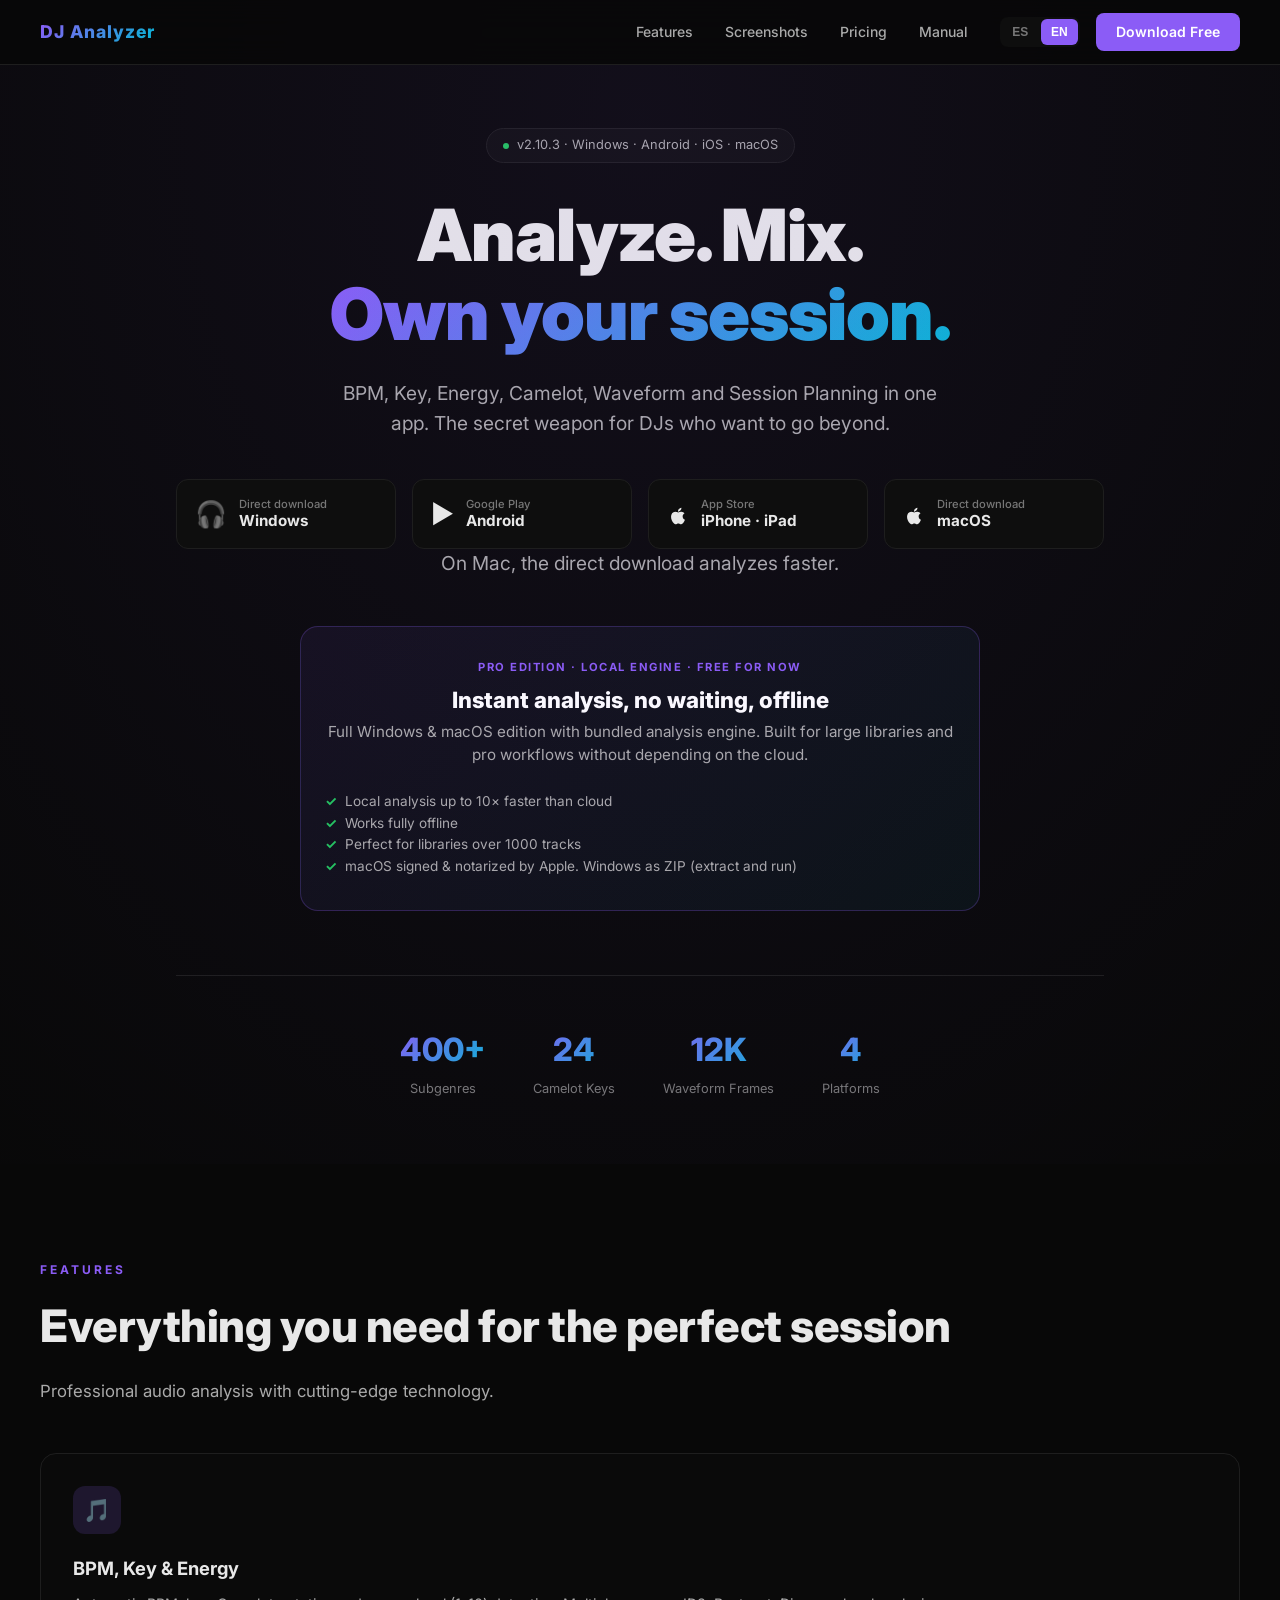
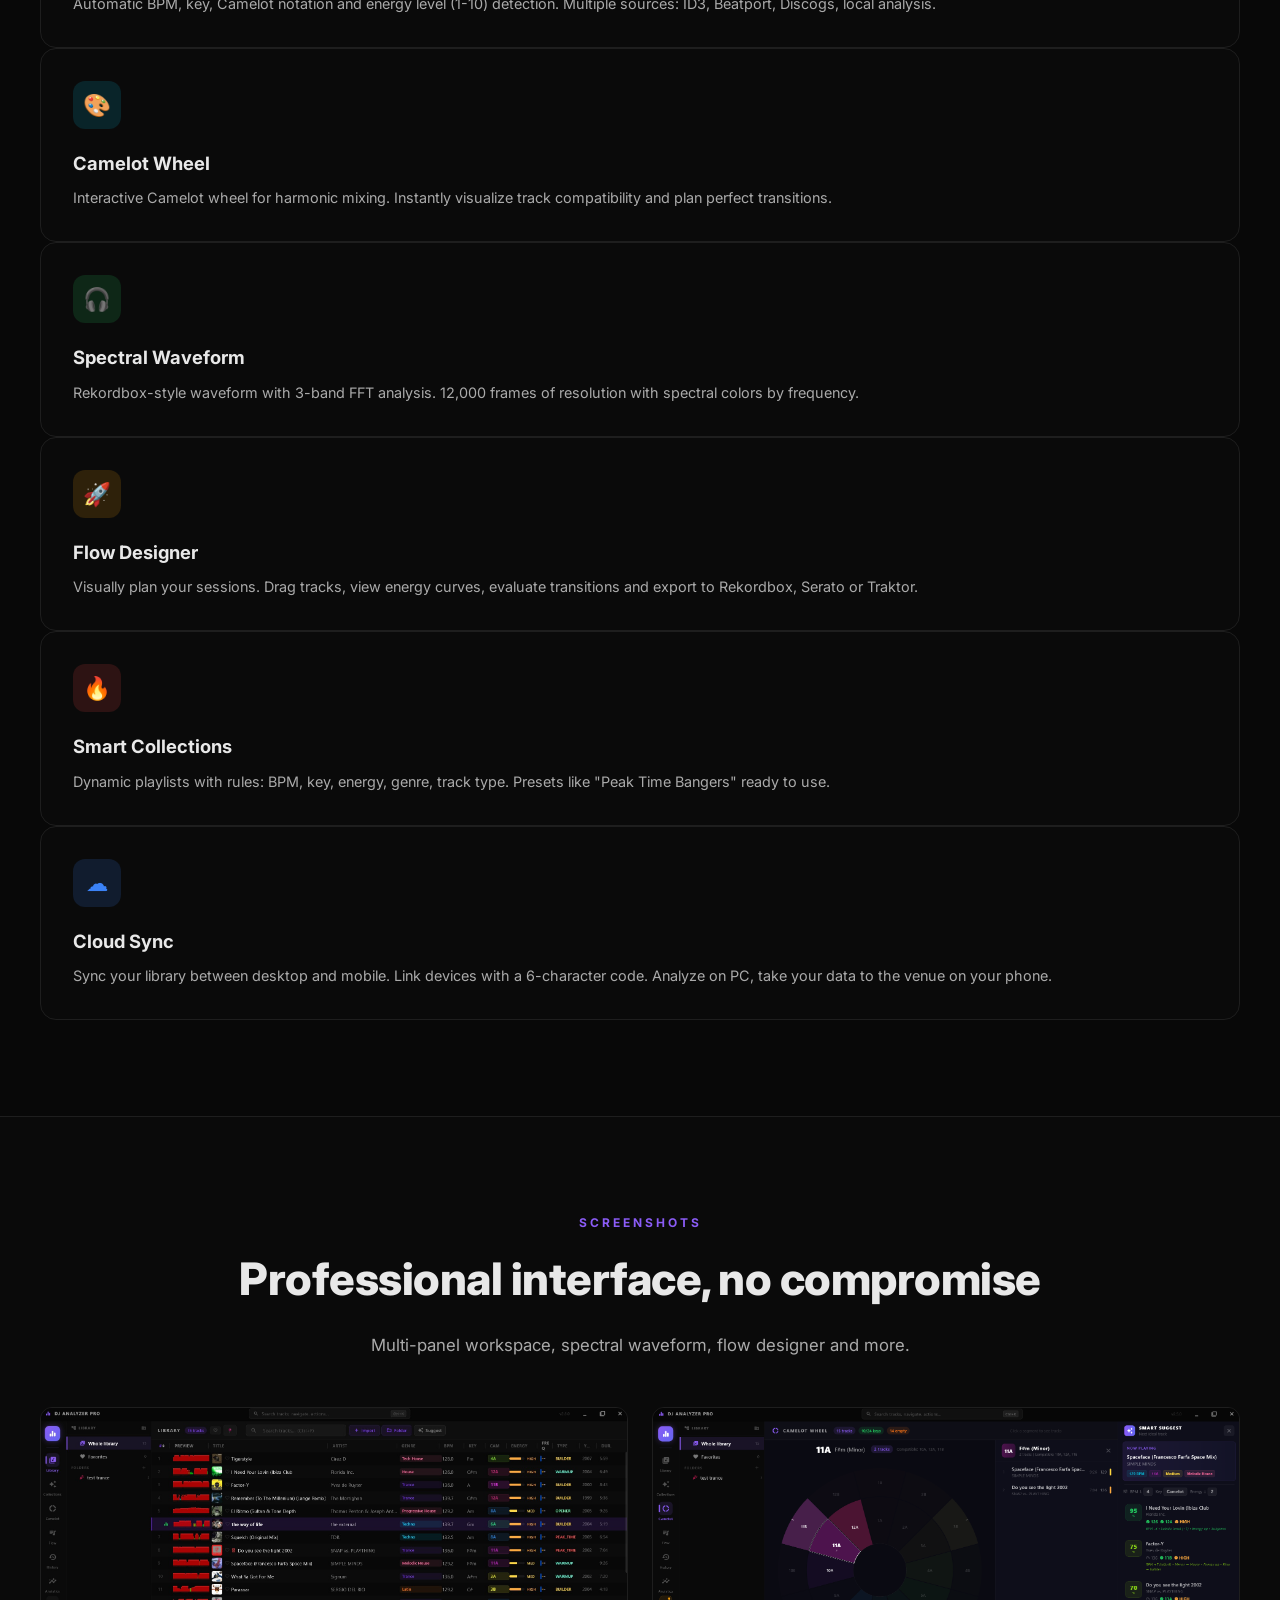
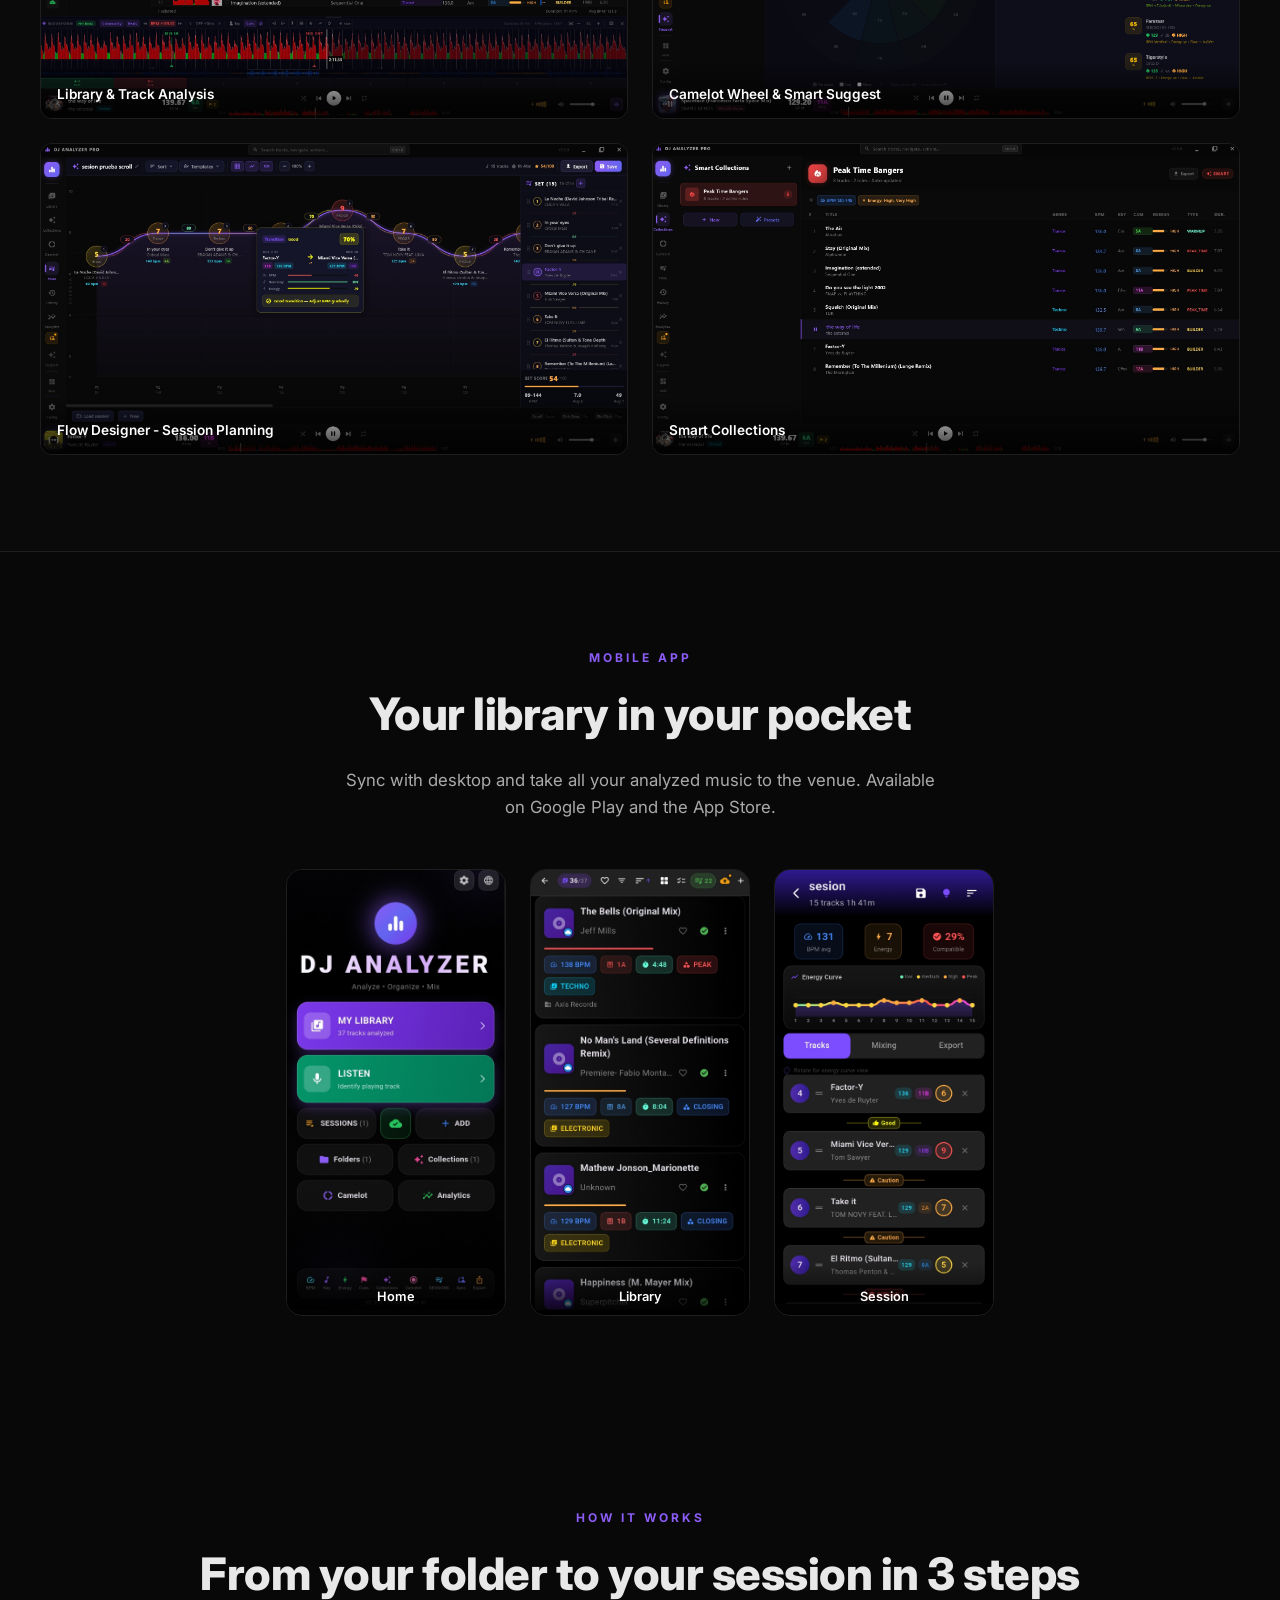
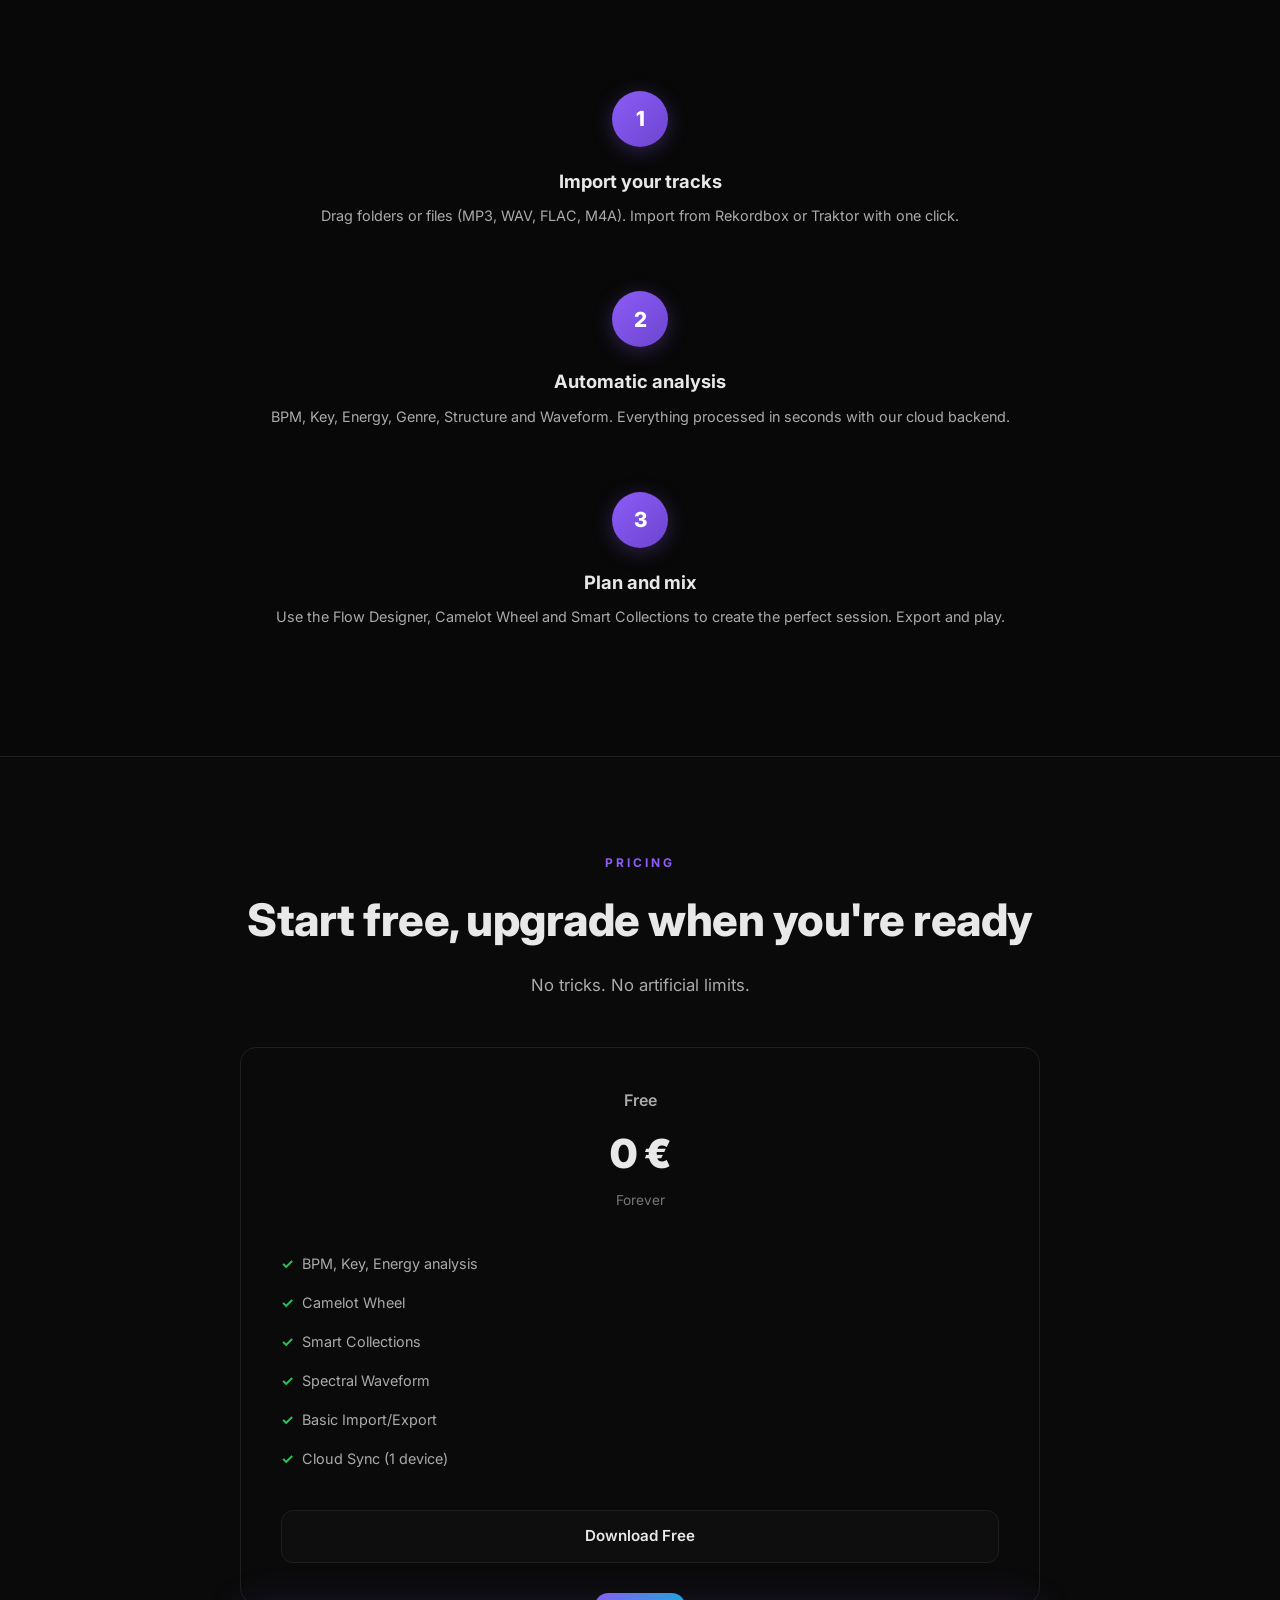
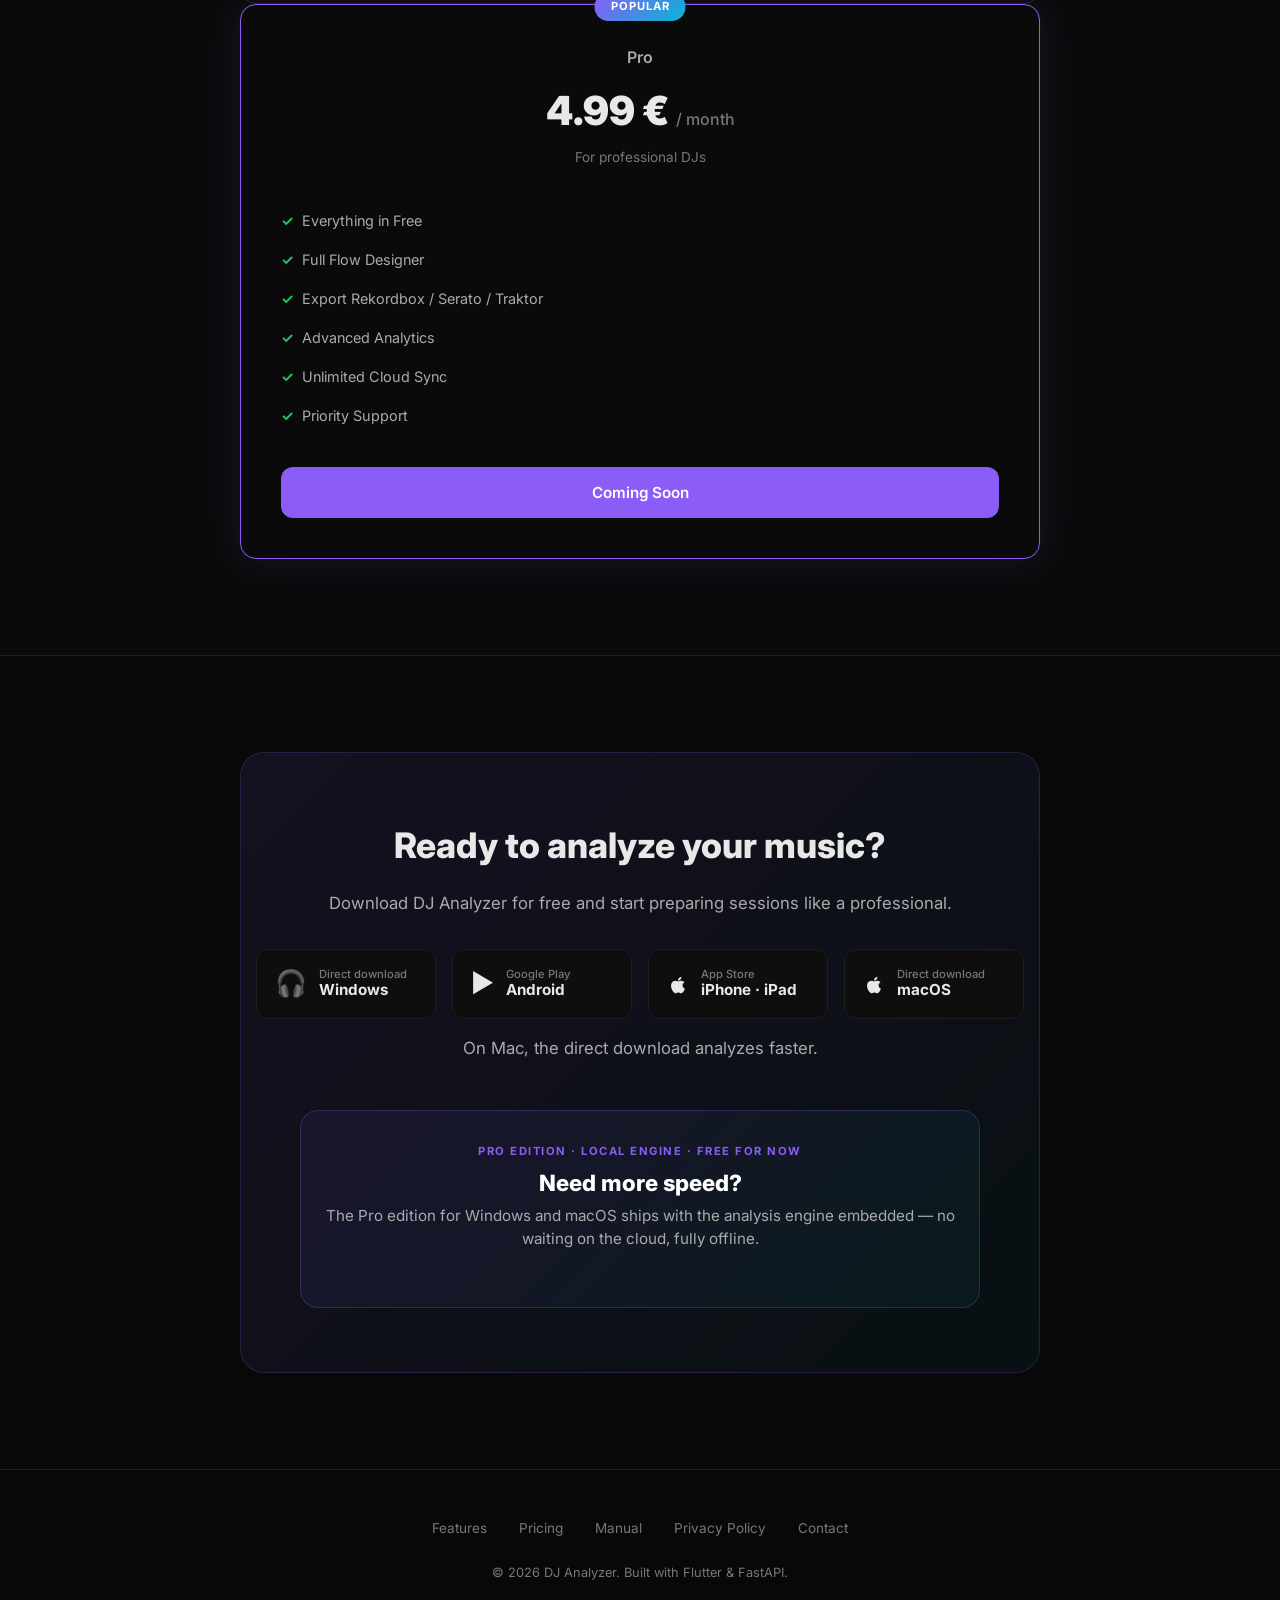
==== index.html @ 1b53a99b "Web a la 2.10.3: hero, JSON-LD y el manual Se fusiona AL FINAL, cuando los binarios de la 2.10.3 est" ====
<!DOCTYPE html>
<html lang="es">
<head>
<meta charset="UTF-8">
<meta name="viewport" content="width=device-width, initial-scale=1.0">
<meta name="theme-color" content="#080808">
<title>DJ Analyzer - Professional DJ Music Analysis</title>
<meta name="description" content="Analiza tu música como un pro: BPM, Key, Energy, Camelot Wheel, Flow Designer y Smart Collections. Disponible en Windows, macOS, iOS y Android. Edición Pro con motor de análisis local para Windows y macOS.">
<link rel="canonical" href="https://www.djanalyzerpro.com/">
<link rel="alternate" hreflang="es" href="https://www.djanalyzerpro.com/">
<link rel="alternate" hreflang="en" href="https://www.djanalyzerpro.com/?lang=en">
<link rel="alternate" hreflang="x-default" href="https://www.djanalyzerpro.com/">
<link rel="icon" type="image/png" href="favicon.png">

<!-- Open Graph / Twitter -->
<meta property="og:title" content="DJ Analyzer - Professional DJ Music Analysis">
<meta property="og:description" content="BPM, Key, Energy, Camelot Wheel, Flow Designer y Smart Collections. La app definitiva para DJs.">
<meta property="og:type" content="website">
<meta property="og:url" content="https://www.djanalyzerpro.com/">
<meta property="og:image" content="https://www.djanalyzerpro.com/img/library.jpg">
<meta property="og:image:width" content="1200">
<meta property="og:image:height" content="630">
<meta property="og:locale" content="es_ES">
<meta property="og:locale:alternate" content="en_US">
<meta name="twitter:card" content="summary_large_image">
<meta name="twitter:title" content="DJ Analyzer">
<meta name="twitter:description" content="Professional DJ music analysis - BPM, Key, Energy & Session Planning">
<meta name="twitter:image" content="https://www.djanalyzerpro.com/img/library.jpg">

<!-- Schema.org -->
<script type="application/ld+json">
{
  "@context": "https://schema.org",
  "@type": "SoftwareApplication",
  "name": "DJ Analyzer",
  "operatingSystem": "Windows, Android, iOS, macOS",
  "applicationCategory": "MultimediaApplication",
  "softwareVersion": "2.10.3",
  "offers": {
    "@type": "Offer",
    "price": "0",
    "priceCurrency": "EUR"
  },
  "url": "https://www.djanalyzerpro.com/",
  "description": "Professional DJ music analysis app: BPM, Key, Energy, Camelot Wheel, Flow Designer, Smart Collections.",
  "publisher": {
    "@type": "Organization",
    "name": "DJ Analyzer",
    "email": "djanalyzerpro@gmail.com"
  }
}
</script>

<link rel="preconnect" href="https://fonts.googleapis.com">
<link href="https://fonts.googleapis.com/css2?family=Inter:wght@300;400;500;600;700;800;900&display=swap" rel="stylesheet">
<style>
*,*::before,*::after{box-sizing:border-box;margin:0;padding:0}
:root{
  --bg:#080808;--bg2:#0A0A0A;--bg3:#0E0E0E;--bg4:#141414;
  --purple:#8B5CF6;--purple-dim:#6D45D0;--purple-light:#A78BFA;
  --cyan:#06B6D4;--green:#22C55E;--amber:#F59E0B;--red:#EF4444;
  --text:#E8E8E8;--text2:#AAAAAA;--text3:#777777;
  --border:#1E1E1E;
}
html{scroll-behavior:smooth}
body{font-family:'Inter',system-ui,sans-serif;background:var(--bg);color:var(--text);line-height:1.6;overflow-x:hidden}
a{color:var(--purple-light);text-decoration:none}
a:hover{color:var(--purple)}

/* LANG TOGGLE */
.lang-toggle{display:flex;gap:2px;background:var(--bg3);border-radius:8px;padding:2px;margin-left:1rem}
.lang-btn{padding:.35rem .65rem;border-radius:6px;font-size:.75rem;font-weight:600;cursor:pointer;border:none;background:transparent;color:var(--text3);transition:all .2s}
.lang-btn.active{background:var(--purple);color:#fff}
[data-lang="en"]{display:none !important}
body.en [data-lang="en"]{display:revert !important}
body.en [data-lang="es"]{display:none !important}

/* NAV */
nav{position:fixed;top:0;width:100%;background:rgba(8,8,8,.85);backdrop-filter:blur(20px);border-bottom:1px solid var(--border);z-index:100;padding:0 2rem}
.nav-inner{max-width:1200px;margin:0 auto;display:flex;align-items:center;justify-content:space-between;height:64px}
.nav-logo{font-size:1.1rem;font-weight:800;letter-spacing:1px}
.nav-logo span{background:linear-gradient(135deg,var(--purple),var(--cyan));-webkit-background-clip:text;-webkit-text-fill-color:transparent}
.nav-right{display:flex;align-items:center;gap:1rem}
.nav-links{display:flex;gap:2rem;list-style:none}
.nav-links a{color:var(--text2);font-size:.875rem;font-weight:500;transition:color .2s}
.nav-links a:hover{color:var(--text)}
.nav-cta{background:var(--purple);color:#fff;padding:.5rem 1.25rem;border-radius:8px;font-size:.875rem;font-weight:600;transition:all .2s}
.nav-cta:hover{background:var(--purple-light);color:#fff;transform:translateY(-1px)}

/* HERO */
.hero{min-height:100vh;display:flex;align-items:center;justify-content:center;text-align:center;padding:8rem 2rem 4rem;position:relative;overflow:hidden}
.hero::before{content:'';position:absolute;top:-50%;left:-50%;width:200%;height:200%;background:radial-gradient(ellipse at 50% 30%,rgba(139,92,246,.08) 0%,transparent 60%);pointer-events:none}
.hero-badge{display:inline-flex;align-items:center;gap:.5rem;background:var(--bg3);border:1px solid var(--border);border-radius:100px;padding:.4rem 1rem;font-size:.8rem;color:var(--text2);margin-bottom:2rem}
.hero-badge .dot{width:6px;height:6px;background:var(--green);border-radius:50%;animation:pulse 2s infinite}
@keyframes pulse{0%,100%{opacity:1}50%{opacity:.4}}
.hero h1{font-size:clamp(2.5rem,6vw,4.5rem);font-weight:900;line-height:1.1;margin-bottom:1.5rem;letter-spacing:-1px}
.hero h1 .gradient{background:linear-gradient(135deg,var(--purple),var(--cyan));-webkit-background-clip:text;-webkit-text-fill-color:transparent}
.hero p{font-size:1.2rem;color:var(--text2);max-width:600px;margin:0 auto 2.5rem}
.hero-buttons{display:flex;gap:1rem;justify-content:center;flex-wrap:wrap}
.btn{padding:.85rem 2rem;border-radius:12px;font-size:1rem;font-weight:600;border:none;cursor:pointer;transition:all .25s;display:inline-flex;align-items:center;gap:.5rem}
.btn-primary{background:linear-gradient(135deg,var(--purple),var(--purple-dim));color:#fff;box-shadow:0 4px 24px rgba(139,92,246,.3)}
.btn-primary:hover{transform:translateY(-2px);box-shadow:0 8px 32px rgba(139,92,246,.4);color:#fff}
.btn-secondary{background:var(--bg3);color:var(--text);border:1px solid var(--border)}
.btn-secondary:hover{border-color:var(--purple);background:var(--bg4);color:#fff;transform:translateY(-2px)}

/* STORE BADGES */
.store-grid{display:grid;grid-template-columns:repeat(2,minmax(200px,240px));gap:1rem;justify-content:center;margin-top:2rem}
@media(min-width:900px){.store-grid{grid-template-columns:repeat(4,minmax(180px,220px))}}
.store-btn{display:flex;align-items:center;gap:.75rem;padding:.85rem 1.1rem;border-radius:12px;background:var(--bg3);border:1px solid var(--border);color:var(--text);text-align:left;transition:all .25s;position:relative}
.store-btn:hover{border-color:var(--purple);background:var(--bg4);transform:translateY(-2px);box-shadow:0 8px 24px rgba(139,92,246,.15);color:#fff}
.store-btn .store-icon{font-size:1.6rem;flex-shrink:0}
.store-btn .store-text{display:flex;flex-direction:column;line-height:1.2}
.store-btn .store-line1{font-size:.7rem;color:var(--text3);font-weight:500}
.store-btn .store-line2{font-size:.95rem;font-weight:700}
.store-btn.disabled{opacity:.55;cursor:not-allowed;pointer-events:none}
.store-note{max-width:620px;margin:1.1rem auto 0;font-size:.82rem;line-height:1.5;color:var(--text2);text-align:center}
.store-note a{color:var(--text2);text-decoration:underline;text-underline-offset:2px}
.store-note strong{color:var(--text)}
.store-btn.disabled .badge-soon{position:absolute;top:-8px;right:8px;background:var(--amber);color:#000;font-size:.6rem;font-weight:700;padding:.15rem .5rem;border-radius:100px;letter-spacing:.5px}
/* --- PRO EDITION (motor local Win/Mac DMG) --- */
.pro-section{margin-top:3rem;padding:2rem 1.5rem;border-radius:18px;background:linear-gradient(135deg,rgba(139,92,246,.08),rgba(34,211,238,.05));border:1px solid rgba(139,92,246,.25);max-width:680px;margin-left:auto;margin-right:auto}
.pro-section .pro-label{display:inline-flex;align-items:center;gap:.4rem;font-size:.7rem;font-weight:700;color:var(--purple);letter-spacing:1.5px;text-transform:uppercase;margin-bottom:.6rem}
.pro-section .pro-label::before{content:"";width:5px;height:5px;background:var(--purple);border-radius:50%}
.pro-section .pro-title{font-size:1.4rem;font-weight:800;color:#fff;margin-bottom:.5rem;line-height:1.2}
.pro-section .pro-sub{color:var(--text2);font-size:.95rem;margin-bottom:1.5rem;line-height:1.5}
.pro-section .pro-grid{display:grid;grid-template-columns:1fr;gap:.75rem}
@media(min-width:600px){.pro-section .pro-grid{grid-template-columns:1fr 1fr}}
.pro-section .pro-features{margin-top:1.25rem;display:flex;flex-direction:column;gap:.45rem}
.pro-section .pro-feat{font-size:.85rem;color:var(--text2);display:flex;align-items:center;gap:.5rem}
.pro-section .pro-feat::before{content:"\2713";color:var(--green);font-weight:700}
.hero-stats{display:flex;gap:3rem;justify-content:center;margin-top:4rem;padding-top:3rem;border-top:1px solid var(--border)}
.hero-stat{text-align:center}
.hero-stat .num{font-size:2rem;font-weight:800;background:linear-gradient(135deg,var(--purple),var(--cyan));-webkit-background-clip:text;-webkit-text-fill-color:transparent}
.hero-stat .label{font-size:.8rem;color:var(--text3);margin-top:.25rem}

/* SECTIONS */
section{padding:6rem 2rem}
.container{max-width:1200px;margin:0 auto}
.section-label{font-size:.75rem;font-weight:700;text-transform:uppercase;letter-spacing:3px;color:var(--purple);margin-bottom:.75rem}
.section-title{font-size:clamp(1.8rem,4vw,2.8rem);font-weight:800;margin-bottom:1rem;letter-spacing:-.5px}
.section-desc{color:var(--text2);font-size:1.05rem;max-width:600px}

/* FEATURES */
.features-grid{display:grid;grid-template-columns:repeat(auto-fit,minmax(340px,1fr));gap:1.5rem;margin-top:3rem}
.feature-card{background:var(--bg2);border:1px solid var(--border);border-radius:16px;padding:2rem;transition:all .3s;position:relative;overflow:hidden}
.feature-card:hover{border-color:var(--purple);transform:translateY(-4px);box-shadow:0 12px 40px rgba(139,92,246,.1)}
.feature-card::after{content:'';position:absolute;top:0;left:0;right:0;height:2px;background:linear-gradient(90deg,var(--purple),var(--cyan));opacity:0;transition:opacity .3s}
.feature-card:hover::after{opacity:1}
.feature-icon{width:48px;height:48px;border-radius:12px;display:flex;align-items:center;justify-content:center;font-size:1.4rem;margin-bottom:1.25rem}
.feature-card h3{font-size:1.15rem;font-weight:700;margin-bottom:.5rem}
.feature-card p{color:var(--text2);font-size:.9rem;line-height:1.6}
.fi-purple{background:rgba(139,92,246,.15);color:var(--purple)}
.fi-cyan{background:rgba(6,182,212,.15);color:var(--cyan)}
.fi-green{background:rgba(34,197,94,.15);color:var(--green)}
.fi-amber{background:rgba(245,158,11,.15);color:var(--amber)}
.fi-red{background:rgba(239,68,68,.15);color:var(--red)}
.fi-blue{background:rgba(59,130,246,.15);color:#3B82F6}

/* SCREENSHOTS */
.screenshots-section{background:var(--bg2);border-top:1px solid var(--border);border-bottom:1px solid var(--border)}
.screenshots-grid{display:grid;grid-template-columns:repeat(2,1fr);gap:1.5rem;margin-top:3rem}
.screenshot-item{border-radius:12px;overflow:hidden;border:1px solid var(--border);transition:all .3s;position:relative}
.screenshot-item:hover{border-color:var(--purple);transform:scale(1.02);box-shadow:0 12px 40px rgba(139,92,246,.15)}
.screenshot-item img{width:100%;height:auto;display:block}
.screenshot-label{position:absolute;bottom:0;left:0;right:0;background:linear-gradient(transparent,rgba(0,0,0,.85));padding:1.5rem 1rem .75rem;font-size:.85rem;font-weight:600;color:#fff}

/* MOBILE SHOWCASE */
.mobile-grid{display:flex;gap:1.5rem;margin-top:3rem;justify-content:center;flex-wrap:wrap}
.mobile-item{width:220px;border-radius:16px;overflow:hidden;border:1px solid var(--border);transition:all .3s;position:relative}
.mobile-item:hover{border-color:var(--purple);transform:scale(1.03);box-shadow:0 12px 40px rgba(139,92,246,.15)}
.mobile-item img{width:100%;height:auto;display:block}
.mobile-label{position:absolute;bottom:0;left:0;right:0;background:linear-gradient(transparent,rgba(0,0,0,.85));padding:1.5rem .75rem .5rem;font-size:.8rem;font-weight:600;color:#fff;text-align:center}

/* HOW IT WORKS */
.steps{display:grid;grid-template-columns:repeat(auto-fit,minmax(280px,1fr));gap:2rem;margin-top:3rem}
.step{text-align:center;padding:2rem}
.step-num{width:56px;height:56px;border-radius:50%;background:linear-gradient(135deg,var(--purple),var(--purple-dim));color:#fff;font-size:1.3rem;font-weight:800;display:flex;align-items:center;justify-content:center;margin:0 auto 1.25rem;box-shadow:0 4px 20px rgba(139,92,246,.3)}
.step h3{font-size:1.15rem;font-weight:700;margin-bottom:.5rem}
.step p{color:var(--text2);font-size:.9rem}

/* PRICING */
.pricing-grid{display:grid;grid-template-columns:repeat(auto-fit,minmax(300px,1fr));gap:2rem;margin-top:3rem;max-width:800px;margin-left:auto;margin-right:auto}
.price-card{background:var(--bg2);border:1px solid var(--border);border-radius:16px;padding:2.5rem;position:relative}
.price-card.featured{border-color:var(--purple);box-shadow:0 0 40px rgba(139,92,246,.15)}
.price-card.featured::before{content:'POPULAR';position:absolute;top:-12px;left:50%;transform:translateX(-50%);background:linear-gradient(135deg,var(--purple),var(--cyan));color:#fff;font-size:.7rem;font-weight:700;padding:.3rem 1rem;border-radius:100px;letter-spacing:1px}
.price-name{font-size:1rem;font-weight:600;color:var(--text2);margin-bottom:.5rem}
.price-amount{font-size:2.5rem;font-weight:900;margin-bottom:.25rem}
.price-amount span{font-size:1rem;font-weight:500;color:var(--text3)}
.price-desc{color:var(--text3);font-size:.85rem;margin-bottom:2rem}
.price-features{list-style:none;margin-bottom:2rem}
.price-features li{padding:.5rem 0;font-size:.9rem;color:var(--text2);display:flex;align-items:center;gap:.5rem}
.check{color:var(--green);font-weight:700}
.price-btn{display:block;width:100%;padding:.85rem;border-radius:12px;font-size:.95rem;font-weight:600;border:none;cursor:pointer;text-align:center;transition:all .25s}
.price-btn-primary{background:var(--purple);color:#fff}
.price-btn-primary:hover{background:var(--purple-light);color:#fff}
.price-btn-secondary{background:var(--bg3);color:var(--text);border:1px solid var(--border)}
.price-btn-secondary:hover{border-color:var(--purple);color:#fff}

/* CTA */
.cta-section{text-align:center}
.cta-box{background:linear-gradient(135deg,rgba(139,92,246,.1),rgba(6,182,212,.05));border:1px solid rgba(139,92,246,.2);border-radius:24px;padding:4rem 2rem;max-width:800px;margin:0 auto}
.cta-box h2{font-size:clamp(1.5rem,3vw,2.2rem);font-weight:800;margin-bottom:1rem}
.cta-box p{color:var(--text2);margin-bottom:2rem;font-size:1.05rem}

/* FOOTER */
footer{border-top:1px solid var(--border);padding:3rem 2rem;text-align:center}
.footer-inner{max-width:1200px;margin:0 auto}
.footer-links{display:flex;gap:2rem;justify-content:center;margin-bottom:1.5rem;flex-wrap:wrap}
.footer-links a{color:var(--text3);font-size:.85rem;transition:color .2s}
.footer-links a:hover{color:var(--text)}
.footer-copy{color:var(--text3);font-size:.8rem}

/* RESPONSIVE */
@media(max-width:768px){
  .nav-links{display:none}
  .hero-stats{flex-direction:column;gap:1.5rem}
  .features-grid{grid-template-columns:1fr}
  .screenshots-grid{grid-template-columns:1fr}
  .hero h1{font-size:2.2rem}
  section{padding:4rem 1.25rem}
}
</style>
</head>
<body>

<!-- NAV -->
<nav>
  <div class="nav-inner">
    <div class="nav-logo"><span>DJ Analyzer</span></div>
    <div class="nav-right">
      <ul class="nav-links">
        <li><a href="#features" data-lang="es">Funciones</a><a href="#features" data-lang="en">Features</a></li>
        <li><a href="#screenshots" data-lang="es">Capturas</a><a href="#screenshots" data-lang="en">Screenshots</a></li>
        <li><a href="#pricing" data-lang="es">Precios</a><a href="#pricing" data-lang="en">Pricing</a></li>
        <li><a href="manual.html">Manual</a></li>
      </ul>
      <div class="lang-toggle" role="group" aria-label="Idioma / Language">
        <button class="lang-btn active" onclick="setLang('es')" aria-label="Español" lang="es">ES</button>
        <button class="lang-btn" onclick="setLang('en')" aria-label="English" lang="en">EN</button>
      </div>
      <a href="#download" class="nav-cta" data-lang="es">Descargar Gratis</a>
      <a href="#download" class="nav-cta" data-lang="en">Download Free</a>
    </div>
  </div>
</nav>

<!-- HERO -->
<section class="hero" id="home">
  <div class="container">
    <div class="hero-badge"><span class="dot"></span> v2.10.3 · Windows · Android · iOS · macOS</div>

    <h1 data-lang="es">Analiza. Mezcla.<br><span class="gradient">Domina tu sesión.</span></h1>
    <h1 data-lang="en">Analyze. Mix.<br><span class="gradient">Own your session.</span></h1>

    <p data-lang="es">BPM, Key, Energy, Camelot, Waveform y Session Planning en una sola app. El arma secreta de los DJs que quieren ir un paso más allá.</p>
    <p data-lang="en">BPM, Key, Energy, Camelot, Waveform and Session Planning in one app. The secret weapon for DJs who want to go beyond.</p>

    <div class="store-grid">
      <a href="DJAnalyzerPro-Setup.zip" class="store-btn" data-store="windows">
        <span class="store-icon">&#127911;</span>
        <span class="store-text">
          <span class="store-line1" data-lang="es">Descarga directa</span><span class="store-line1" data-lang="en">Direct download</span>
          <span class="store-line2">Windows</span>
        </span>
      </a>
      <a href="https://play.google.com/store/apps/details?id=com.djanalyzerpro.app" class="store-btn" data-store="play" target="_blank" rel="noopener">
        <span class="store-icon">&#9654;</span>
        <span class="store-text">
          <span class="store-line1">Google Play</span>
          <span class="store-line2">Android</span>
        </span>
      </a>
      <a href="https://apps.apple.com/app/id6763842357" class="store-btn" data-store="appstore_ios" target="_blank" rel="noopener">
        <span class="store-icon"><svg xmlns="http://www.w3.org/2000/svg" viewBox="0 0 24 24" width="22" height="22" fill="currentColor" style="vertical-align:middle"><path d="M17.05 20.28c-.98.95-2.05.8-3.08.35-1.09-.46-2.09-.48-3.24 0-1.44.62-2.2.44-3.06-.35C2.79 15.25 3.51 7.59 9.05 7.31c1.35.07 2.29.74 3.08.8 1.18-.24 2.31-.93 3.57-.84 1.51.12 2.65.72 3.4 1.8-3.12 1.87-2.38 5.98.48 7.13-.57 1.5-1.31 2.99-2.54 4.08zM12 7.25c-.15-2.23 1.66-4.07 3.74-4.25.29 2.58-2.34 4.5-3.74 4.25z"/></svg></span>
        <span class="store-text">
          <span class="store-line1">App Store</span>
          <span class="store-line2">iPhone · iPad</span>
        </span>
      </a>
      <a href="DJAnalyzerPro.dmg" class="store-btn" data-store="dmg">
        <span class="store-icon"><svg xmlns="http://www.w3.org/2000/svg" viewBox="0 0 24 24" width="22" height="22" fill="currentColor" style="vertical-align:middle"><path d="M17.05 20.28c-.98.95-2.05.8-3.08.35-1.09-.46-2.09-.48-3.24 0-1.44.62-2.2.44-3.06-.35C2.79 15.25 3.51 7.59 9.05 7.31c1.35.07 2.29.74 3.08.8 1.18-.24 2.31-.93 3.57-.84 1.51.12 2.65.72 3.4 1.8-3.12 1.87-2.38 5.98.48 7.13-.57 1.5-1.31 2.99-2.54 4.08zM12 7.25c-.15-2.23 1.66-4.07 3.74-4.25.29 2.58-2.34 4.5-3.74 4.25z"/></svg></span>
        <span class="store-text">
          <span class="store-line1" data-lang="es">Descarga directa</span><span class="store-line1" data-lang="en">Direct download</span>
          <span class="store-line2">macOS</span>
        </span>
      </a>
    </div>
    <!-- UNA linea, y solo el porque. Aqui habia cuatro renglones sobre el
         sandbox de Apple y la huella de sonido, en el hero, antes de que el
         usuario supiera que hace la app. Lo unico accionable es que en Mac hay
         dos sitios de donde bajarla y uno analiza mas rapido. -->
    <p class="store-note">
      <span data-lang="es">En Mac, la descarga directa analiza más rápido.</span>
      <span data-lang="en">On Mac, the direct download analyzes faster.</span>
    </p>

    <!-- PRO EDITION: motor local para Windows + macOS DMG -->
    <div class="pro-section">
      <div class="pro-label" data-lang="es">Pro Edition · Motor local · Gratis por ahora</div>
      <div class="pro-label" data-lang="en">Pro Edition · Local engine · Free for now</div>

      <div class="pro-title" data-lang="es">Análisis instantáneo, sin esperas, offline</div>
      <div class="pro-title" data-lang="en">Instant analysis, no waiting, offline</div>

      <div class="pro-sub" data-lang="es">Versión completa para Windows y macOS con motor de análisis embebido. Pensado para librerías grandes y trabajo profesional sin depender de la nube.</div>
      <div class="pro-sub" data-lang="en">Full Windows &amp; macOS edition with bundled analysis engine. Built for large libraries and pro workflows without depending on the cloud.</div>

      <!-- SIN BOTONES A PROPOSITO. Los de «Descarga directa Windows» y
           «Descarga directa macOS» de arriba apuntan a ESTOS MISMOS ficheros
           (DJAnalyzerPro-Setup.zip y DJAnalyzerPro.dmg): el EXE y el DMG YA
           llevan el motor dentro. Duplicarlos aqui con la etiqueta «· Pro»
           hacia pensar que habia dos descargas distintas y que la de arriba
           era la capada. Esta seccion EXPLICA que trae ese canal; descargarlo
           se hace arriba. -->

      <div class="pro-features" data-lang="es">
        <div class="pro-feat">Análisis local hasta 10× más rápido que la nube</div>
        <div class="pro-feat">Funciona sin conexión a Internet</div>
        <div class="pro-feat">Ideal para librerías de más de 1000 tracks</div>
        <!-- Aqui habia un cuarto bullet: «La unica que calcula la huella de
             sonido de tu biblioteca». Es FALSO y se comprobo en el backend el
             2026-09-07: `/analyze` llama a `_attach_acoustic` de forma
             incondicional sobre el fichero subido (main.py:3571), y la build
             del App Store, al no llevar motor, manda el 100 % de sus analisis
             ahi. O sea que TAMBIEN sale con huella, calculada en el servidor.
             Las dos versiones entran en la memoria colectiva.
             Lo unico que la del App Store no puede es rehacer la huella de
             tracks analizados ANTES de que existiera la funcion, porque eso
             lanza `fpcalc` como subproceso y el sandbox no le deja abrir
             ficheros. Es un hueco de legado, no una diferencia de producto, y
             no da para un bullet. Quedan tres, y los tres son ciertos. -->
        <div class="pro-feat">Mac firmado y notarizado por Apple. Windows en ZIP (extraer e instalar)</div>
      </div>
      <div class="pro-features" data-lang="en">
        <div class="pro-feat">Local analysis up to 10× faster than cloud</div>
        <div class="pro-feat">Works fully offline</div>
        <div class="pro-feat">Perfect for libraries over 1000 tracks</div>
        <!-- Ver la nota del bloque en castellano: el bullet de la huella se
             cayo porque no era cierto. Las dos builds la generan. -->
        <div class="pro-feat">macOS signed &amp; notarized by Apple. Windows as ZIP (extract and run)</div>
      </div>
    </div>

    <div class="hero-stats">
      <div class="hero-stat"><div class="num">400+</div><div class="label" data-lang="es">Subgéneros</div><div class="label" data-lang="en">Subgenres</div></div>
      <div class="hero-stat"><div class="num">24</div><div class="label">Camelot Keys</div></div>
      <div class="hero-stat"><div class="num">12K</div><div class="label">Waveform Frames</div></div>
      <div class="hero-stat"><div class="num">4</div><div class="label" data-lang="es">Plataformas</div><div class="label" data-lang="en">Platforms</div></div>
    </div>
  </div>
</section>

<!-- FEATURES -->
<section id="features">
  <div class="container">
    <div class="section-label">Features</div>

    <div class="section-title" data-lang="es">Todo lo que necesitas para tu sesión perfecta</div>
    <div class="section-title" data-lang="en">Everything you need for the perfect session</div>

    <p class="section-desc" data-lang="es">Análisis profesional de audio con tecnología de última generación.</p>
    <p class="section-desc" data-lang="en">Professional audio analysis with cutting-edge technology.</p>

    <!-- ES features -->
    <div class="features-grid" data-lang="es">
      <div class="feature-card">
        <div class="feature-icon fi-purple">&#127925;</div>
        <h3>BPM, Key & Energy</h3>
        <p>Detección automática de BPM, tonalidad, notación Camelot y nivel de energía (1-10). Múltiples fuentes: ID3, Beatport, Discogs, análisis local.</p>
      </div>
      <div class="feature-card">
        <div class="feature-icon fi-cyan">&#127912;</div>
        <h3>Camelot Wheel</h3>
        <p>Rueda Camelot interactiva para mezcla armónica. Visualiza la compatibilidad de tus tracks al instante y planifica transiciones perfectas.</p>
      </div>
      <div class="feature-card">
        <div class="feature-icon fi-green">&#127911;</div>
        <h3>Spectral Waveform</h3>
        <p>Waveform estilo Rekordbox con análisis FFT de 3 bandas. 12,000 frames de resolución con colores espectrales por frecuencia.</p>
      </div>
      <div class="feature-card">
        <div class="feature-icon fi-amber">&#128640;</div>
        <h3>Flow Designer</h3>
        <p>Planifica tus sesiones visualmente. Arrastra tracks, visualiza curvas de energía, evalúa transiciones y exporta a Rekordbox, Serato o Traktor.</p>
      </div>
      <div class="feature-card">
        <div class="feature-icon fi-red">&#128293;</div>
        <h3>Smart Collections</h3>
        <p>Playlists dinámicas con reglas: BPM, key, energy, género, tipo de track. Presets como "Peak Time Bangers" listos para usar.</p>
      </div>
      <div class="feature-card">
        <div class="feature-icon fi-blue">&#9729;</div>
        <h3>Cloud Sync</h3>
        <p>Sincroniza tu biblioteca entre desktop y mobile. Vincula dispositivos con un código de 6 caracteres. Analiza en PC, lleva tus datos al venue en el móvil.</p>
      </div>
    </div>

    <!-- EN features -->
    <div class="features-grid" data-lang="en">
      <div class="feature-card">
        <div class="feature-icon fi-purple">&#127925;</div>
        <h3>BPM, Key & Energy</h3>
        <p>Automatic BPM, key, Camelot notation and energy level (1-10) detection. Multiple sources: ID3, Beatport, Discogs, local analysis.</p>
      </div>
      <div class="feature-card">
        <div class="feature-icon fi-cyan">&#127912;</div>
        <h3>Camelot Wheel</h3>
        <p>Interactive Camelot wheel for harmonic mixing. Instantly visualize track compatibility and plan perfect transitions.</p>
      </div>
      <div class="feature-card">
        <div class="feature-icon fi-green">&#127911;</div>
        <h3>Spectral Waveform</h3>
        <p>Rekordbox-style waveform with 3-band FFT analysis. 12,000 frames of resolution with spectral colors by frequency.</p>
      </div>
      <div class="feature-card">
        <div class="feature-icon fi-amber">&#128640;</div>
        <h3>Flow Designer</h3>
        <p>Visually plan your sessions. Drag tracks, view energy curves, evaluate transitions and export to Rekordbox, Serato or Traktor.</p>
      </div>
      <div class="feature-card">
        <div class="feature-icon fi-red">&#128293;</div>
        <h3>Smart Collections</h3>
        <p>Dynamic playlists with rules: BPM, key, energy, genre, track type. Presets like "Peak Time Bangers" ready to use.</p>
      </div>
      <div class="feature-card">
        <div class="feature-icon fi-blue">&#9729;</div>
        <h3>Cloud Sync</h3>
        <p>Sync your library between desktop and mobile. Link devices with a 6-character code. Analyze on PC, take your data to the venue on your phone.</p>
      </div>
    </div>
  </div>
</section>

<!-- SCREENSHOTS -->
<section class="screenshots-section" id="screenshots">
  <div class="container">
    <div style="text-align:center">
      <div class="section-label" data-lang="es">Capturas</div>
      <div class="section-label" data-lang="en">Screenshots</div>
      <div class="section-title" data-lang="es">Interfaz profesional, sin compromiso</div>
      <div class="section-title" data-lang="en">Professional interface, no compromise</div>
      <p class="section-desc" style="margin:0 auto" data-lang="es">Workspace multi-panel, waveform espectral, flow designer y más.</p>
      <p class="section-desc" style="margin:0 auto" data-lang="en">Multi-panel workspace, spectral waveform, flow designer and more.</p>
    </div>
    <div class="screenshots-grid">
      <div class="screenshot-item">
        <img src="img/library.jpg" alt="Library - Track Table" loading="lazy">
        <div class="screenshot-label">Library & Track Analysis</div>
      </div>
      <div class="screenshot-item">
        <img src="img/camelot.png" alt="Camelot Wheel & Smart Suggest" loading="lazy">
        <div class="screenshot-label">Camelot Wheel & Smart Suggest</div>
      </div>
      <div class="screenshot-item">
        <img src="img/flow.jpg" alt="Flow Designer" loading="lazy">
        <div class="screenshot-label">Flow Designer - Session Planning</div>
      </div>
      <div class="screenshot-item">
        <img src="img/smart-collections.jpg" alt="Smart Collections" loading="lazy">
        <div class="screenshot-label">Smart Collections</div>
      </div>
    </div>
  </div>
</section>

<!-- MOBILE APP -->
<section id="mobile">
  <div class="container" style="text-align:center">
    <div class="section-label">Mobile App</div>
    <div class="section-title" data-lang="es">Tu biblioteca en el bolsillo</div>
    <div class="section-title" data-lang="en">Your library in your pocket</div>
    <!-- iOS lleva publicado desde hace meses (App Store id 6763842357). Esta
         linea decia «proximamente» y estaba echando para atras a la mitad del
         parque movil sin que nadie lo viera: el usuario de iPhone leia que su
         plataforma no existia todavia y no llegaba a buscarla en la tienda. -->
    <p class="section-desc" style="margin:0 auto" data-lang="es">Sincroniza con desktop y lleva toda tu música analizada al venue. Disponible en Google Play y en la App Store.</p>
    <p class="section-desc" style="margin:0 auto" data-lang="en">Sync with desktop and take all your analyzed music to the venue. Available on Google Play and the App Store.</p>
    <div class="mobile-grid">
      <div class="mobile-item">
        <img src="img/mobile-home.jpg" alt="Mobile Home Screen" loading="lazy">
        <div class="mobile-label">Home</div>
      </div>
      <div class="mobile-item">
        <img src="img/mobile-library.jpg" alt="Mobile Library" loading="lazy">
        <div class="mobile-label">Library</div>
      </div>
      <div class="mobile-item">
        <img src="img/mobile-session.jpg" alt="Mobile Session" loading="lazy">
        <div class="mobile-label">Session</div>
      </div>
    </div>
  </div>
</section>

<!-- HOW IT WORKS -->
<section id="how-it-works">
  <div class="container" style="text-align:center">
    <div class="section-label" data-lang="es">Cómo funciona</div>
    <div class="section-label" data-lang="en">How It Works</div>
    <div class="section-title" data-lang="es">De tu carpeta a tu sesión en 3 pasos</div>
    <div class="section-title" data-lang="en">From your folder to your session in 3 steps</div>

    <!-- ES steps -->
    <div class="steps" data-lang="es">
      <div class="step">
        <div class="step-num">1</div>
        <h3>Importa tus tracks</h3>
        <p>Arrastra carpetas o archivos (MP3, WAV, FLAC, M4A). Importa desde Rekordbox o Traktor con un click.</p>
      </div>
      <div class="step">
        <div class="step-num">2</div>
        <h3>Análisis automático</h3>
        <p>BPM, Key, Energy, Genre, Structure y Waveform. Todo procesado en segundos con nuestro backend cloud.</p>
      </div>
      <div class="step">
        <div class="step-num">3</div>
        <h3>Planifica y mezcla</h3>
        <p>Usa el Flow Designer, Camelot Wheel y Smart Collections para crear la sesión perfecta. Exporta y pincha.</p>
      </div>
    </div>

    <!-- EN steps -->
    <div class="steps" data-lang="en">
      <div class="step">
        <div class="step-num">1</div>
        <h3>Import your tracks</h3>
        <p>Drag folders or files (MP3, WAV, FLAC, M4A). Import from Rekordbox or Traktor with one click.</p>
      </div>
      <div class="step">
        <div class="step-num">2</div>
        <h3>Automatic analysis</h3>
        <p>BPM, Key, Energy, Genre, Structure and Waveform. Everything processed in seconds with our cloud backend.</p>
      </div>
      <div class="step">
        <div class="step-num">3</div>
        <h3>Plan and mix</h3>
        <p>Use the Flow Designer, Camelot Wheel and Smart Collections to create the perfect session. Export and play.</p>
      </div>
    </div>
  </div>
</section>

<!-- PRICING -->
<section id="pricing" style="background:var(--bg2);border-top:1px solid var(--border);border-bottom:1px solid var(--border)">
  <div class="container" style="text-align:center">
    <div class="section-label" data-lang="es">Precios</div>
    <div class="section-label" data-lang="en">Pricing</div>
    <div class="section-title" data-lang="es">Empieza gratis, crece cuando quieras</div>
    <div class="section-title" data-lang="en">Start free, upgrade when you're ready</div>
    <p class="section-desc" style="margin:0 auto" data-lang="es">Sin trucos. Sin límites artificiales.</p>
    <p class="section-desc" style="margin:0 auto" data-lang="en">No tricks. No artificial limits.</p>

    <!-- ES pricing -->
    <div class="pricing-grid" data-lang="es">
      <div class="price-card">
        <div class="price-name">Free</div>
        <div class="price-amount">0 &euro;</div>
        <div class="price-desc">Para siempre</div>
        <ul class="price-features">
          <li><span class="check">&#10003;</span> Análisis BPM, Key, Energy</li>
          <li><span class="check">&#10003;</span> Camelot Wheel</li>
          <li><span class="check">&#10003;</span> Smart Collections</li>
          <li><span class="check">&#10003;</span> Waveform espectral</li>
          <li><span class="check">&#10003;</span> Import/Export básico</li>
          <li><span class="check">&#10003;</span> Cloud Sync (1 dispositivo)</li>
        </ul>
        <a href="#download" class="price-btn price-btn-secondary">Descargar Gratis</a>
      </div>
      <div class="price-card featured">
        <div class="price-name">Pro</div>
        <div class="price-amount">4.99 &euro; <span>/ mes</span></div>
        <div class="price-desc">Para DJs profesionales</div>
        <ul class="price-features">
          <li><span class="check">&#10003;</span> Todo lo de Free</li>
          <li><span class="check">&#10003;</span> Flow Designer completo</li>
          <li><span class="check">&#10003;</span> Export Rekordbox / Serato / Traktor</li>
          <li><span class="check">&#10003;</span> Analytics avanzados</li>
          <li><span class="check">&#10003;</span> Cloud Sync ilimitado</li>
          <li><span class="check">&#10003;</span> Soporte prioritario</li>
        </ul>
        <a href="#download" class="price-btn price-btn-primary">Próximamente</a>
      </div>
    </div>

    <!-- EN pricing -->
    <div class="pricing-grid" data-lang="en">
      <div class="price-card">
        <div class="price-name">Free</div>
        <div class="price-amount">0 &euro;</div>
        <div class="price-desc">Forever</div>
        <ul class="price-features">
          <li><span class="check">&#10003;</span> BPM, Key, Energy analysis</li>
          <li><span class="check">&#10003;</span> Camelot Wheel</li>
          <li><span class="check">&#10003;</span> Smart Collections</li>
          <li><span class="check">&#10003;</span> Spectral Waveform</li>
          <li><span class="check">&#10003;</span> Basic Import/Export</li>
          <li><span class="check">&#10003;</span> Cloud Sync (1 device)</li>
        </ul>
        <a href="#download" class="price-btn price-btn-secondary">Download Free</a>
      </div>
      <div class="price-card featured">
        <div class="price-name">Pro</div>
        <div class="price-amount">4.99 &euro; <span>/ month</span></div>
        <div class="price-desc">For professional DJs</div>
        <ul class="price-features">
          <li><span class="check">&#10003;</span> Everything in Free</li>
          <li><span class="check">&#10003;</span> Full Flow Designer</li>
          <li><span class="check">&#10003;</span> Export Rekordbox / Serato / Traktor</li>
          <li><span class="check">&#10003;</span> Advanced Analytics</li>
          <li><span class="check">&#10003;</span> Unlimited Cloud Sync</li>
          <li><span class="check">&#10003;</span> Priority Support</li>
        </ul>
        <a href="#download" class="price-btn price-btn-primary">Coming Soon</a>
      </div>
    </div>
  </div>
</section>

<!-- CTA -->
<section class="cta-section" id="download">
  <div class="container">
    <div class="cta-box">
      <h2 data-lang="es">¿Listo para analizar tu música?</h2>
      <h2 data-lang="en">Ready to analyze your music?</h2>
      <p data-lang="es">Descarga DJ Analyzer gratis y empieza a preparar sesiones como un profesional.</p>
      <p data-lang="en">Download DJ Analyzer for free and start preparing sessions like a professional.</p>
      <div class="store-grid">
        <a href="DJAnalyzerPro-Setup.zip" class="store-btn" data-store="windows">
          <span class="store-icon">&#127911;</span>
          <span class="store-text">
            <span class="store-line1" data-lang="es">Descarga directa</span><span class="store-line1" data-lang="en">Direct download</span>
            <span class="store-line2">Windows</span>
          </span>
        </a>
        <a href="https://play.google.com/store/apps/details?id=com.djanalyzerpro.app" class="store-btn" data-store="play" target="_blank" rel="noopener">
          <span class="store-icon">&#9654;</span>
          <span class="store-text">
            <span class="store-line1">Google Play</span>
            <span class="store-line2">Android</span>
          </span>
        </a>
        <a href="https://apps.apple.com/app/id6763842357" class="store-btn" data-store="appstore_ios" target="_blank" rel="noopener">
          <span class="store-icon"><svg xmlns="http://www.w3.org/2000/svg" viewBox="0 0 24 24" width="22" height="22" fill="currentColor" style="vertical-align:middle"><path d="M17.05 20.28c-.98.95-2.05.8-3.08.35-1.09-.46-2.09-.48-3.24 0-1.44.62-2.2.44-3.06-.35C2.79 15.25 3.51 7.59 9.05 7.31c1.35.07 2.29.74 3.08.8 1.18-.24 2.31-.93 3.57-.84 1.51.12 2.65.72 3.4 1.8-3.12 1.87-2.38 5.98.48 7.13-.57 1.5-1.31 2.99-2.54 4.08zM12 7.25c-.15-2.23 1.66-4.07 3.74-4.25.29 2.58-2.34 4.5-3.74 4.25z"/></svg></span>
          <span class="store-text">
            <span class="store-line1">App Store</span>
            <span class="store-line2">iPhone · iPad</span>
          </span>
        </a>
        <a href="DJAnalyzerPro.dmg" class="store-btn" data-store="dmg">
          <span class="store-icon"><svg xmlns="http://www.w3.org/2000/svg" viewBox="0 0 24 24" width="22" height="22" fill="currentColor" style="vertical-align:middle"><path d="M17.05 20.28c-.98.95-2.05.8-3.08.35-1.09-.46-2.09-.48-3.24 0-1.44.62-2.2.44-3.06-.35C2.79 15.25 3.51 7.59 9.05 7.31c1.35.07 2.29.74 3.08.8 1.18-.24 2.31-.93 3.57-.84 1.51.12 2.65.72 3.4 1.8-3.12 1.87-2.38 5.98.48 7.13-.57 1.5-1.31 2.99-2.54 4.08zM12 7.25c-.15-2.23 1.66-4.07 3.74-4.25.29 2.58-2.34 4.5-3.74 4.25z"/></svg></span>
          <span class="store-text">
            <span class="store-line1" data-lang="es">Descarga directa</span><span class="store-line1" data-lang="en">Direct download</span>
            <span class="store-line2">macOS</span>
          </span>
        </a>
      </div>
      <p class="store-note">
        <span data-lang="es">En Mac, la descarga directa analiza más rápido.</span>
        <span data-lang="en">On Mac, the direct download analyzes faster.</span>
      </p>

      <!-- PRO EDITION en CTA inferior: misma seccion que en el hero -->
      <div class="pro-section">
        <div class="pro-label" data-lang="es">Pro Edition · Motor local · Gratis por ahora</div>
        <div class="pro-label" data-lang="en">Pro Edition · Local engine · Free for now</div>

        <div class="pro-title" data-lang="es">¿Necesitas más velocidad?</div>
        <div class="pro-title" data-lang="en">Need more speed?</div>

        <div class="pro-sub" data-lang="es">La edición Pro para Windows y macOS lleva el motor de análisis integrado, así que no esperas a la nube y funciona offline.</div>
        <div class="pro-sub" data-lang="en">The Pro edition for Windows and macOS ships with the analysis engine embedded — no waiting on the cloud, fully offline.</div>

        <!-- Sin botones, igual que en el hero: los de arriba de esta misma
             seccion ya descargan el EXE y el DMG, que SON los que llevan
             motor. Ver la nota del hero. -->
      </div>
    </div>
  </div>
</section>

<!-- FOOTER -->
<footer>
  <div class="footer-inner">
    <div class="footer-links">
      <a href="#features">Features</a>
      <a href="#pricing" data-lang="es">Precios</a><a href="#pricing" data-lang="en">Pricing</a>
      <a href="manual.html">Manual</a>
      <a href="privacy.html">Privacy Policy</a>
      <a href="mailto:djanalyzerpro@gmail.com">Contact</a>
    </div>
    <div class="footer-copy">&copy; 2026 DJ Analyzer. Built with Flutter & FastAPI.</div>
  </div>
</footer>

<script>
function setLang(lang) {
  document.body.className = lang === 'en' ? 'en' : '';
  document.documentElement.lang = lang;
  document.querySelectorAll('.lang-btn').forEach(b => b.classList.remove('active'));
  document.querySelector(`.lang-btn[onclick="setLang('${lang}')"]`).classList.add('active');
  localStorage.setItem('lang', lang);
}
// 1) URL ?lang=en wins (hreflang-friendly)
const urlLang = new URLSearchParams(location.search).get('lang');
if (urlLang === 'en' || urlLang === 'es') {
  setLang(urlLang);
} else {
  // 2) Saved preference
  const saved = localStorage.getItem('lang');
  if (saved) {
    setLang(saved);
  } else {
    // 3) Browser default
    const browser = (navigator.language || 'es').slice(0, 2);
    if (browser === 'en') setLang('en');
  }
}
</script>

<script>
// ============================================================================
// MEDICION DEL EMBUDO WEB (visita -> descarga).
// ============================================================================
// Hasta ahora el embudo del producto empezaba en `app_opened`: TODO lo anterior
// (visita a la web -> clic en descargar -> instalacion) era invisible. Con la
// adquisicion como cuello de botella, ese tramo es justo el que hay que ver.
//
// Se manda al PROPIO backend (/client-event, el mismo pipe que usa la app), NO
// a Google Analytics ni a ningun tercero. Consecuencias buenas de eso:
//   - Sin cookies, sin identificadores, sin fingerprinting, sin PII.
//   - Nada sale de la infraestructura propia -> sin transferencias a terceros
//     que declarar.
//   - Los datos caen en la misma tabla `events` y se leen con /admin/funnel.
//
// Solo se cuentan AGREGADOS: cuantas visitas y cuantos clics por tienda. No se
// puede reconstruir quien hizo que (no se manda device_id).
//
// Fire-and-forget y defensivo: si el backend esta caido o el navegador bloquea
// la peticion, la web funciona igual. Nunca bloquea ni rompe nada.
//
// OJO al interpretar: esto cuenta VISITAS DE NAVEGADOR, bots incluidos. Sirve
// para tendencia y para la razon visita->clic, no como censo exacto.
(function () {
  var API = 'https://dj-analyzer-api.onrender.com/client-event';

  function track(name, props) {
    try {
      var body = JSON.stringify({
        event_name: name,
        props: props || null,
        platform: 'web'
      });
      // sendBeacon sobrevive a la navegacion (clave al pulsar un enlace que
      // se lleva al usuario a otra pagina); fetch como respaldo.
      if (navigator.sendBeacon) {
        navigator.sendBeacon(API, new Blob([body], {type: 'application/json'}));
      } else {
        fetch(API, {
          method: 'POST',
          headers: {'Content-Type': 'application/json'},
          body: body,
          keepalive: true
        }).catch(function () {});
      }
    } catch (e) { /* la medicion jamas debe romper la web */ }
  }

  track('web_visit');

  // Que tienda/fichero eligio. Deducido del href, sin tocar el HTML de cada
  // boton (hay 20) para no ensuciar el marcado.
  function storeOf(a) {
    // `data-store` primero: el App Store de iOS y el Mac App Store comparten
    // URL (mismo id de app), asi que deducir por href los mete en el mismo
    // cubo — y entonces no se puede saber si el empujon al DMG funciona.
    var marcado = a && a.getAttribute && a.getAttribute('data-store');
    if (marcado) return marcado;
    var href = a && a.getAttribute ? a.getAttribute('href') : a;
    if (!href) return 'unknown';
    if (href.indexOf('play.google.com') !== -1) return 'play';
    if (href.indexOf('apps.apple.com') !== -1) return 'appstore';
    if (href.indexOf('.dmg') !== -1) return 'dmg';
    if (href.indexOf('.exe') !== -1 || href.indexOf('Setup') !== -1) return 'windows';
    return 'other';
  }

  document.addEventListener('click', function (ev) {
    var a = ev.target && ev.target.closest ? ev.target.closest('a') : null;
    if (!a) return;
    // Cuentan los botones Y cualquier enlace con `data-store`: el del Mac App
    // Store vive en la nota bajo la rejilla, no es un `.store-btn`, y es
    // EXACTAMENTE el numero que hay que comparar contra el del DMG.
    var esDescarga = (a.className && a.className.indexOf('store-btn') !== -1) ||
                     (a.getAttribute && a.getAttribute('data-store'));
    if (!esDescarga) return;
    track('web_download_click', {store: storeOf(a)});
  }, true);
})();
</script>

</body>
</html>
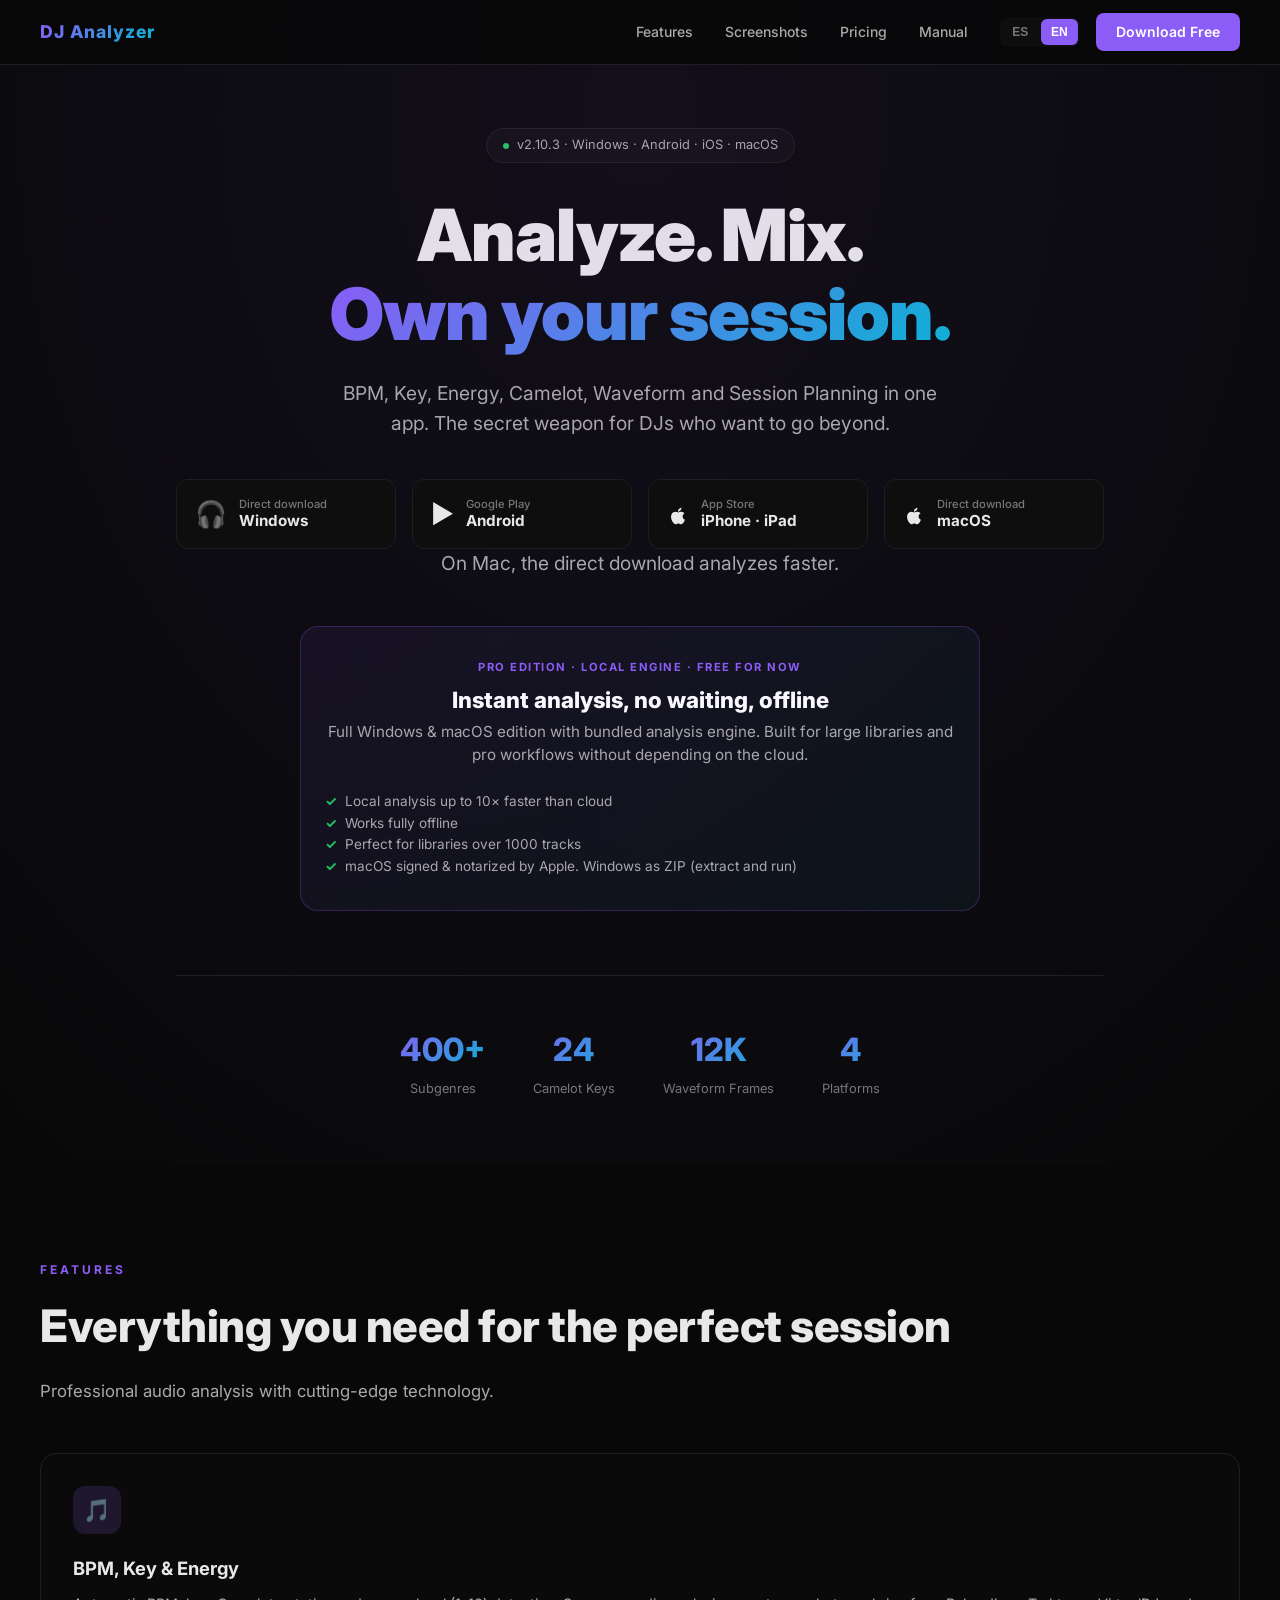
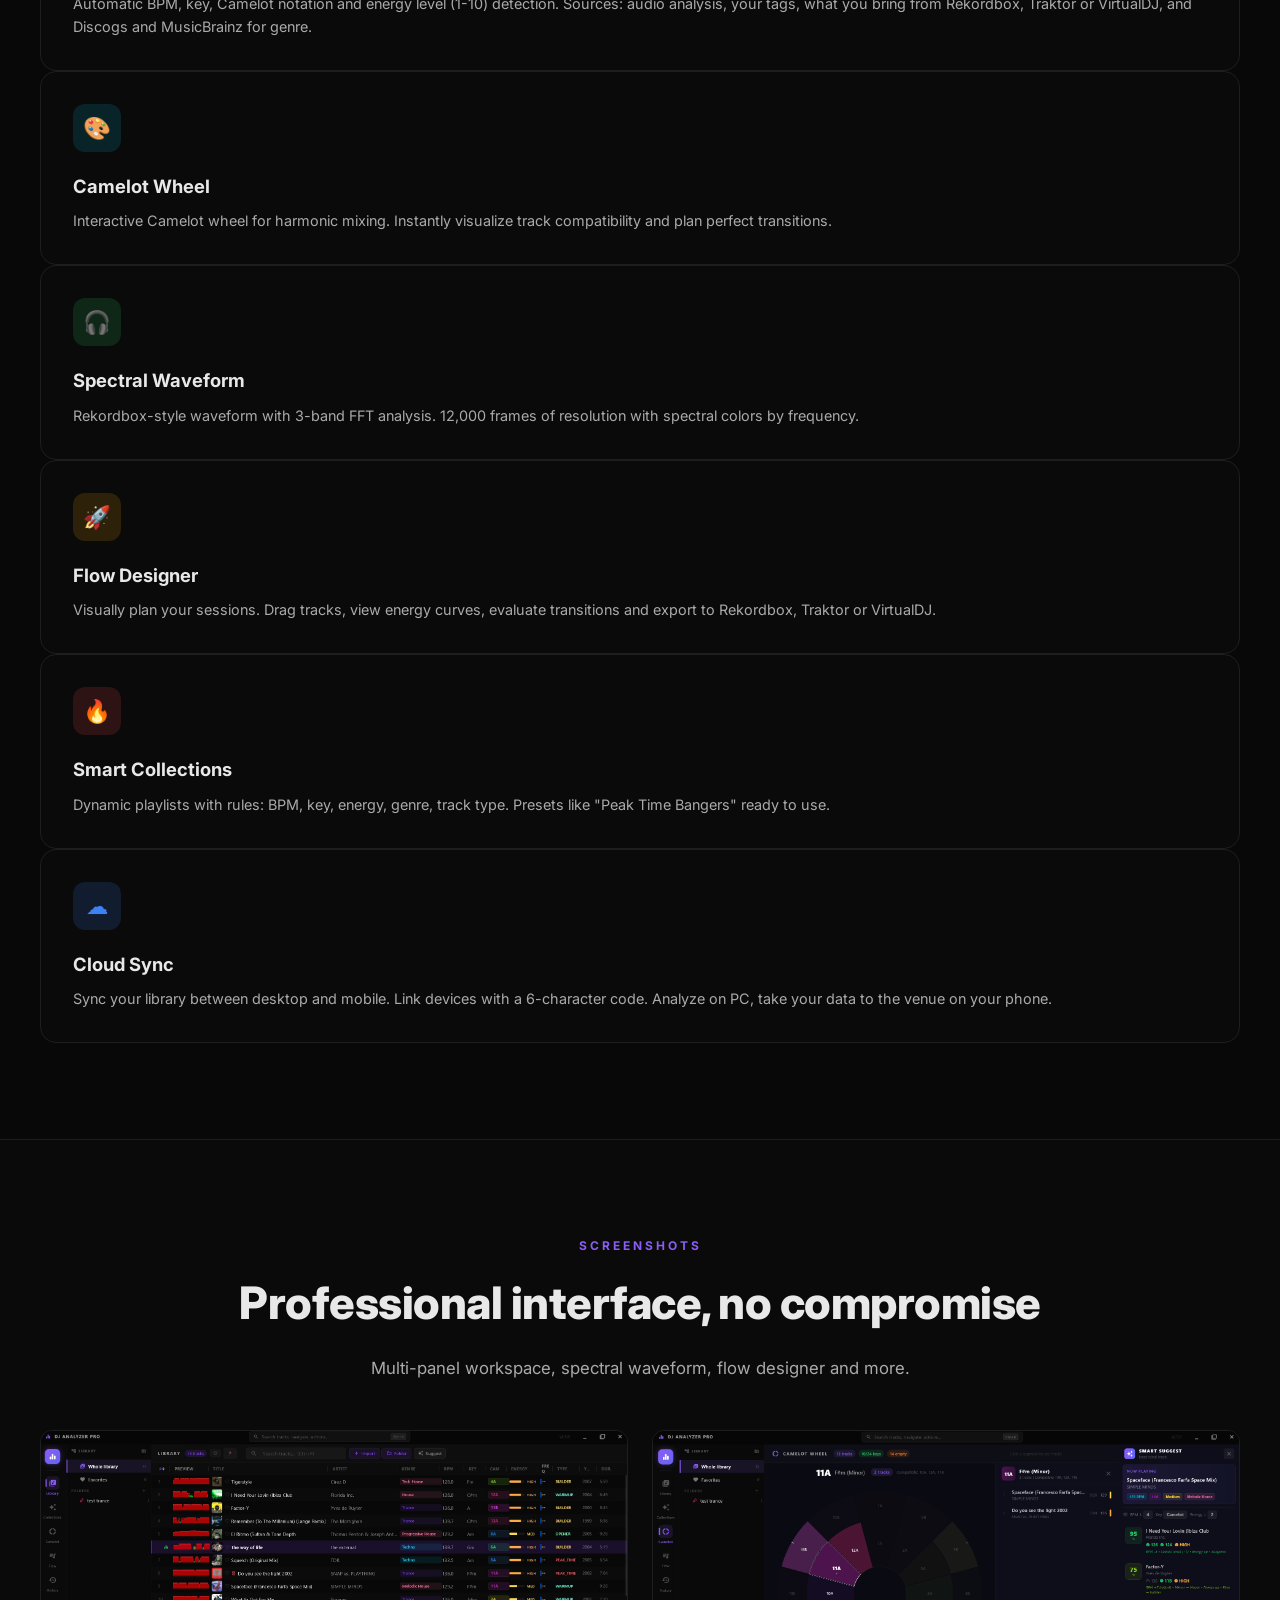
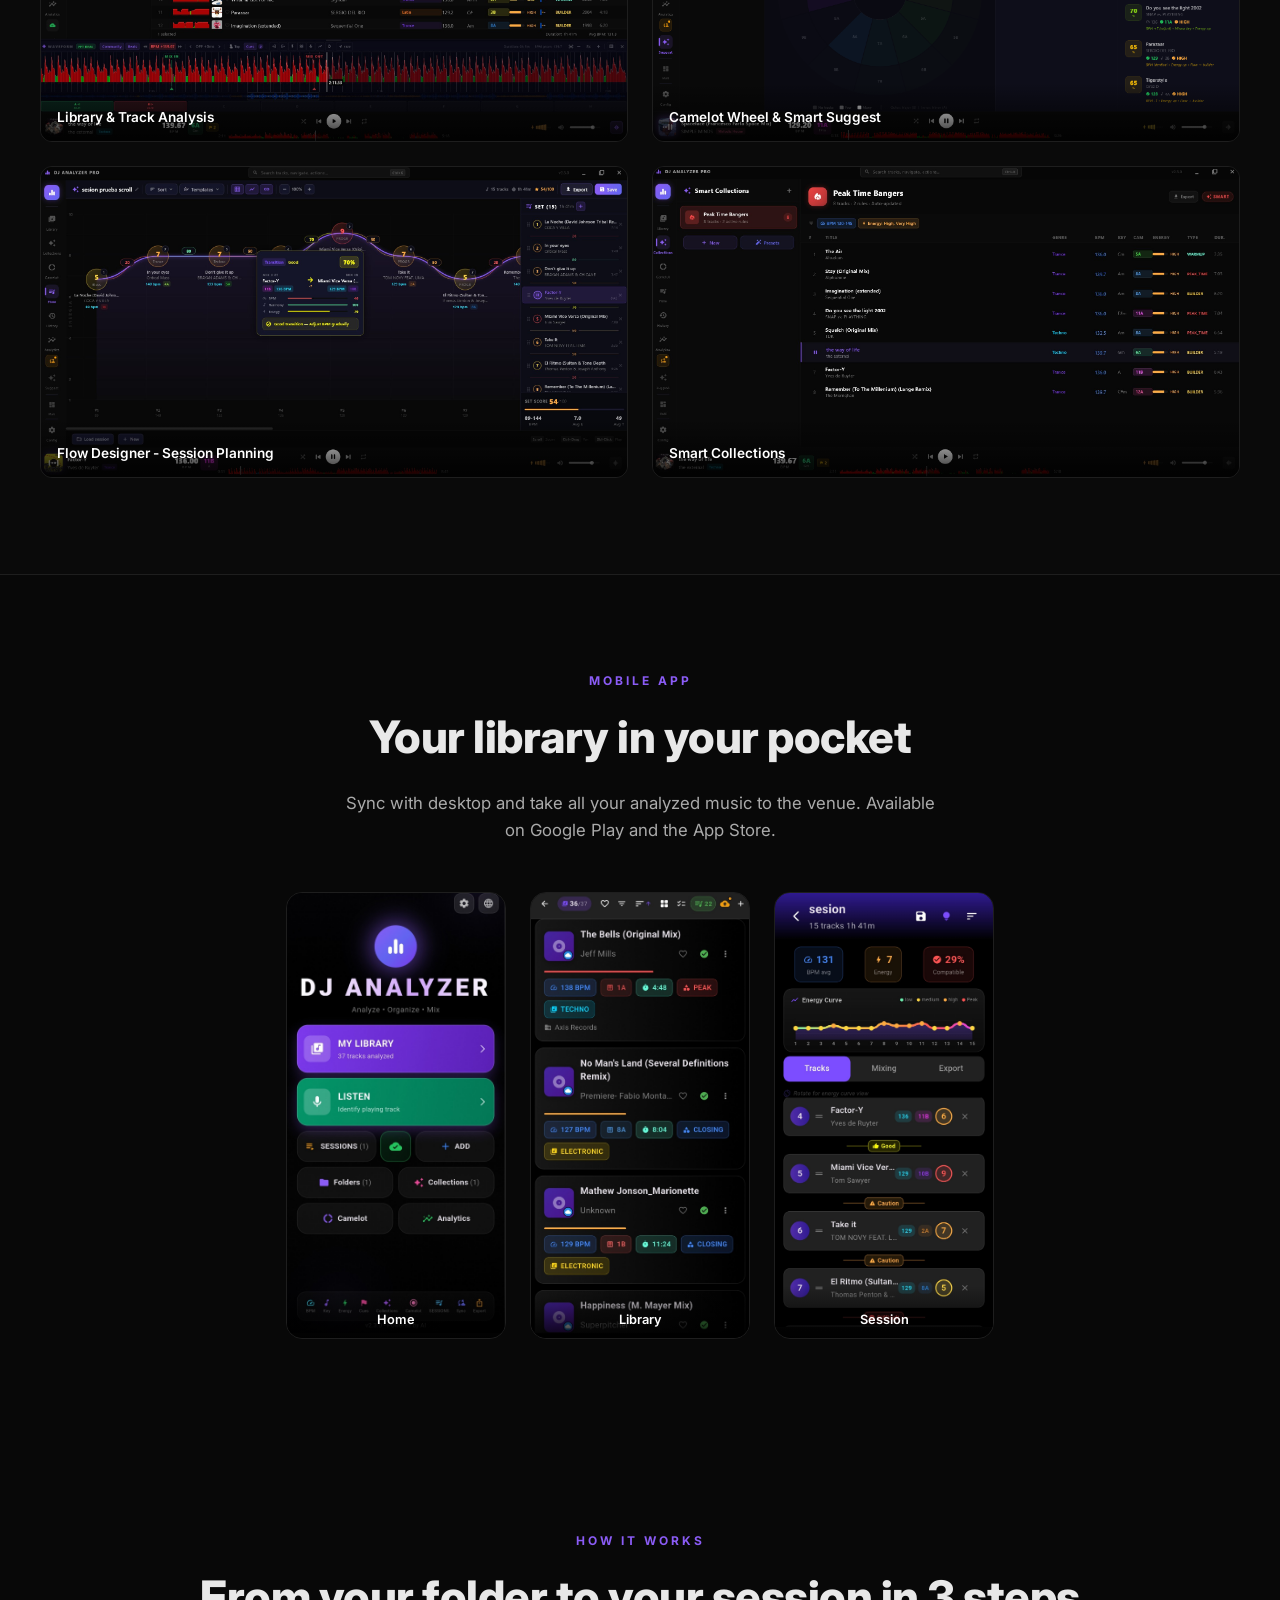
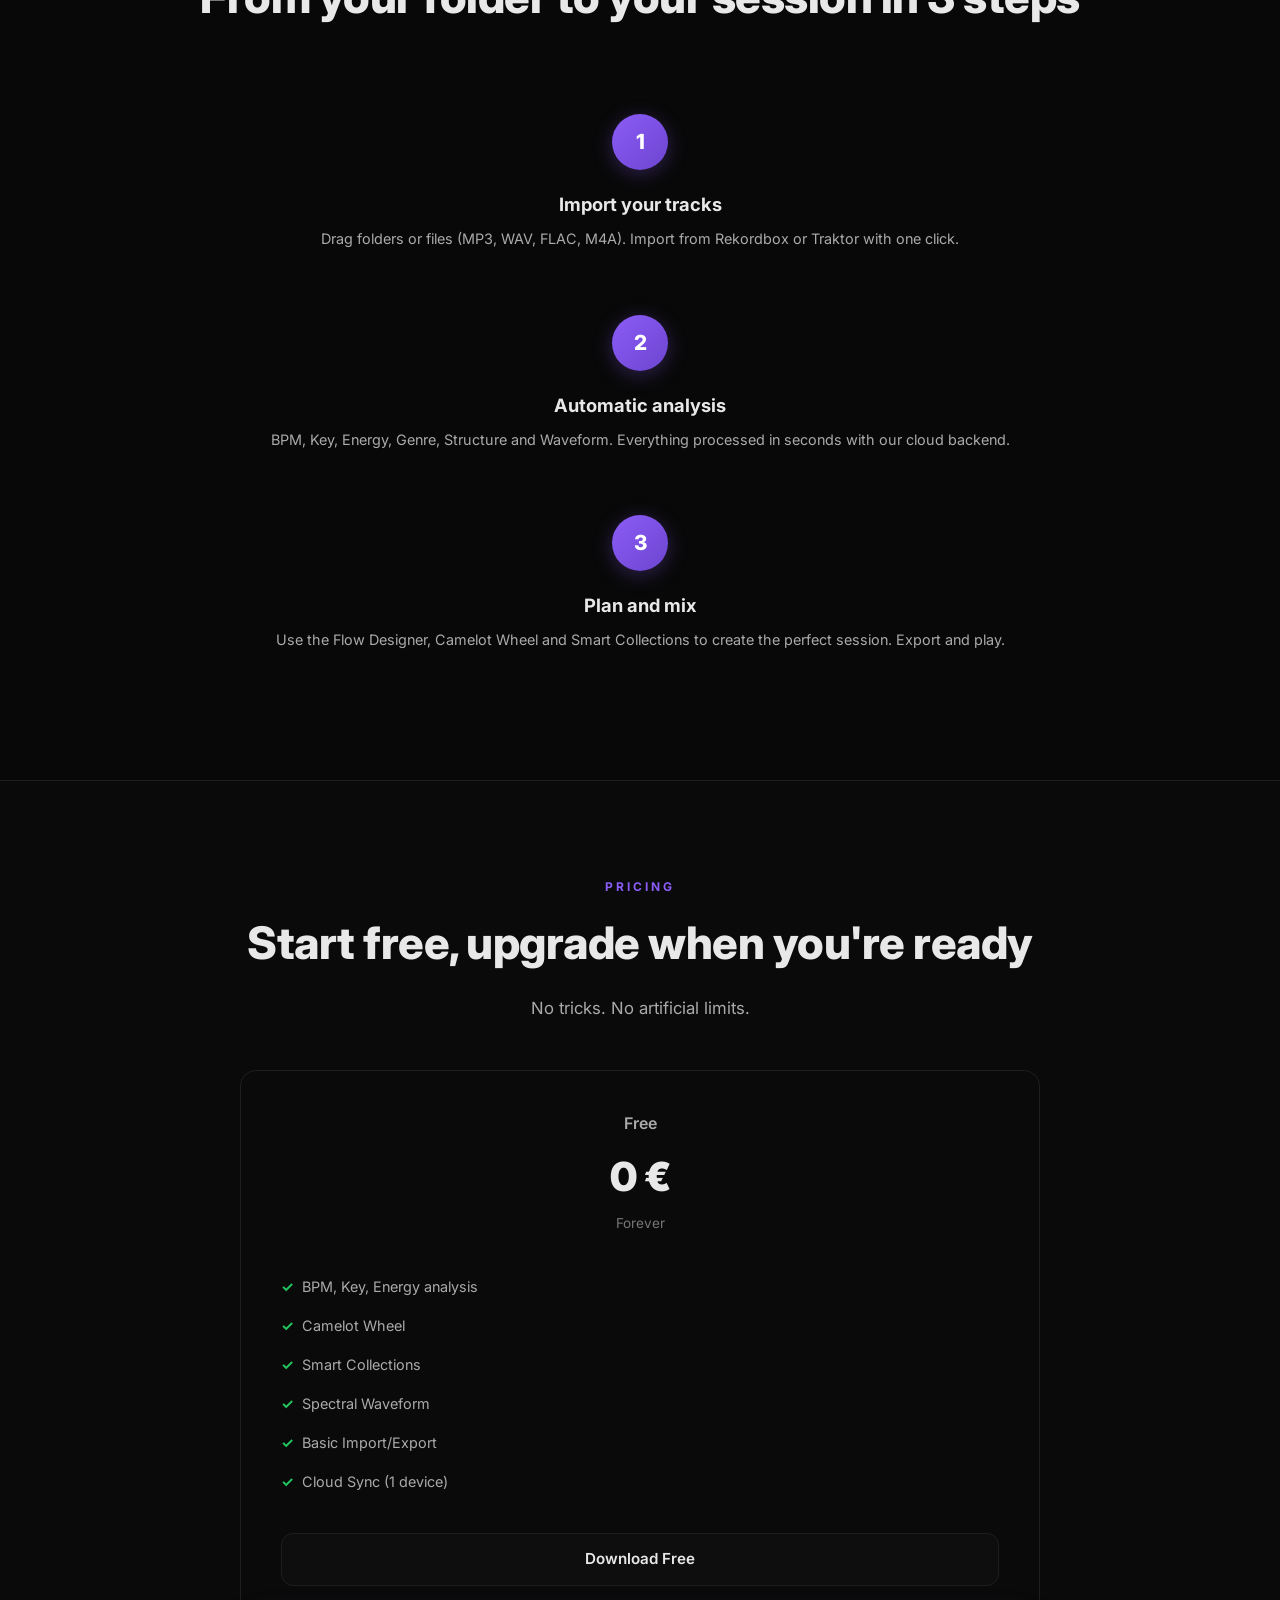
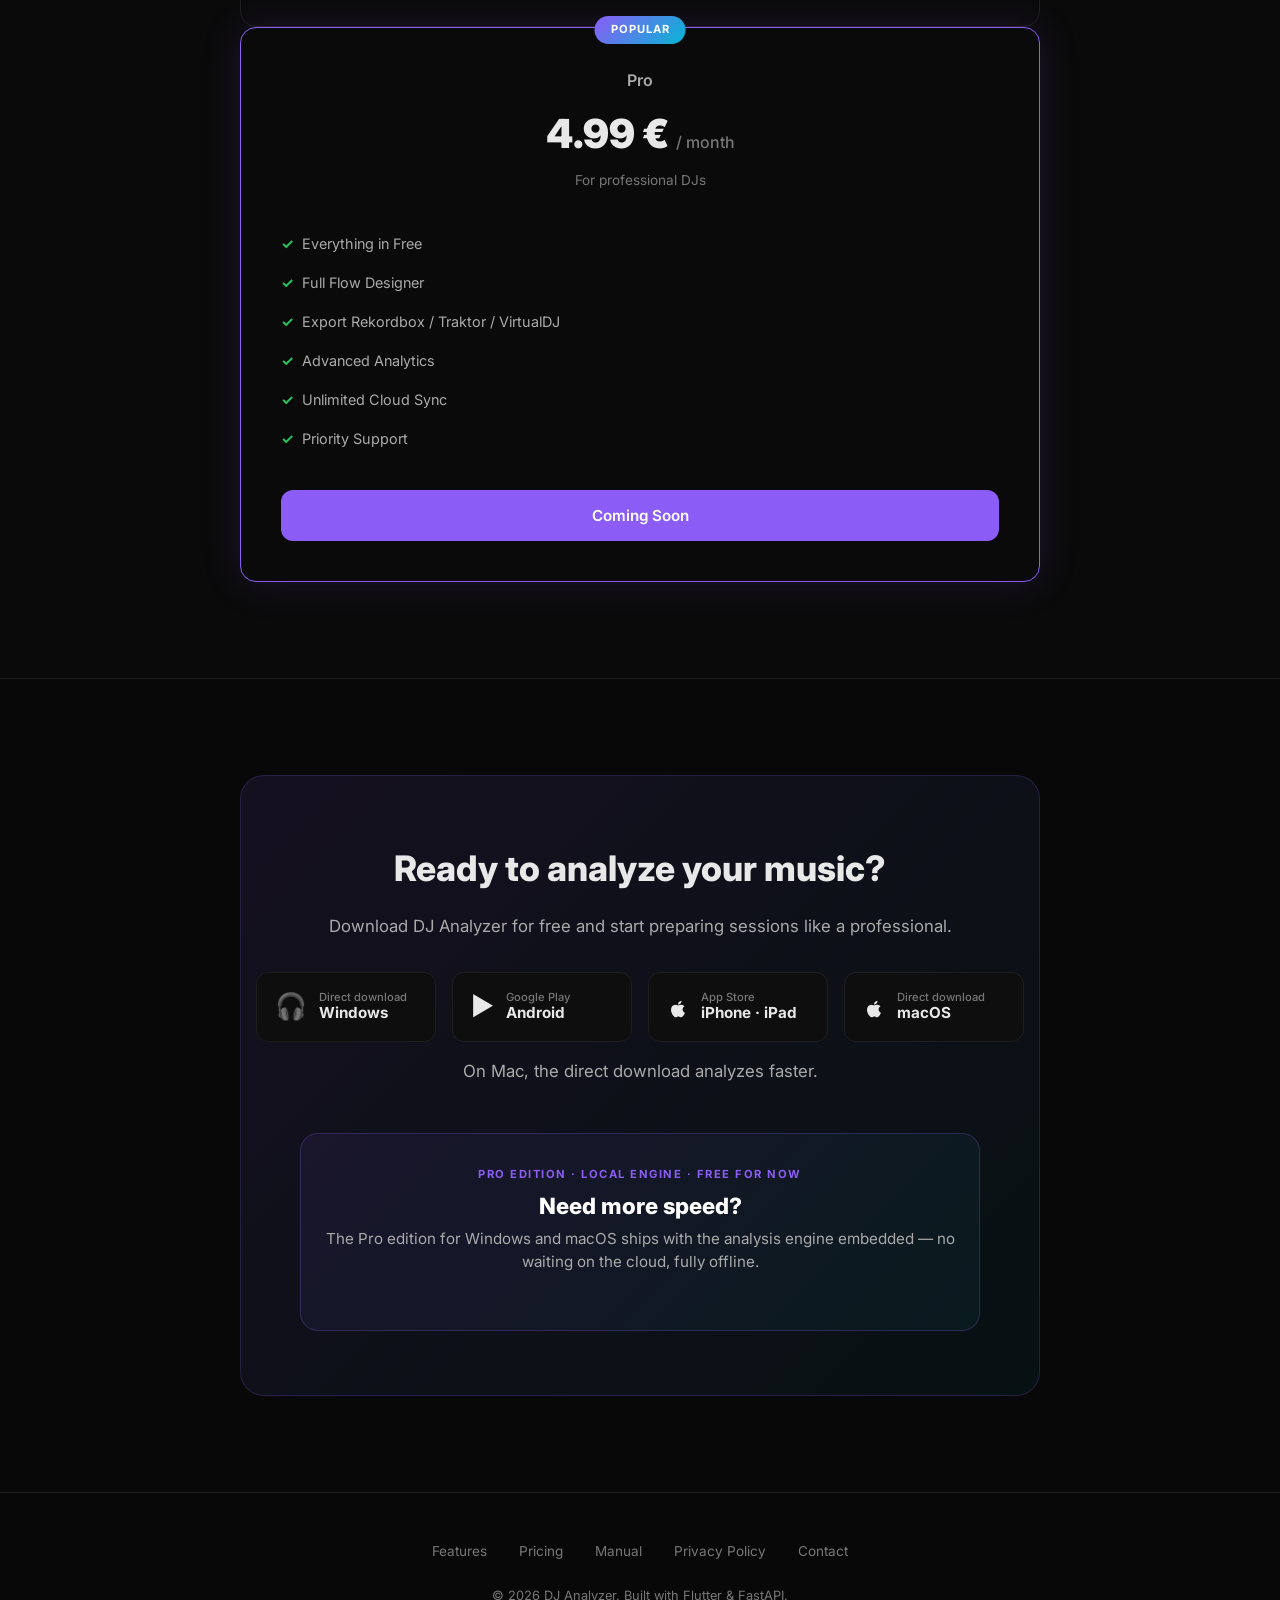
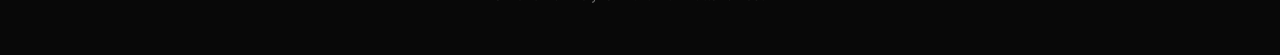
==== commit b3ac4485: "Portada: sin Beatport ni Serato, que la app no usa ni exporta La tarjeta de BPM y tonalidad citaba B" ====
--- a/index.html
+++ b/index.html
@@ -366,7 +366,7 @@
       <div class="feature-card">
         <div class="feature-icon fi-purple">&#127925;</div>
         <h3>BPM, Key & Energy</h3>
-        <p>Detección automática de BPM, tonalidad, notación Camelot y nivel de energía (1-10). Múltiples fuentes: ID3, Beatport, Discogs, análisis local.</p>
+        <p>Detección automática de BPM, tonalidad, notación Camelot y nivel de energía (1-10). Fuentes: el análisis del audio, tus etiquetas, lo que traes de Rekordbox, Traktor o VirtualDJ, y Discogs y MusicBrainz para el género.</p>
       </div>
       <div class="feature-card">
         <div class="feature-icon fi-cyan">&#127912;</div>
@@ -381,7 +381,7 @@
       <div class="feature-card">
         <div class="feature-icon fi-amber">&#128640;</div>
         <h3>Flow Designer</h3>
-        <p>Planifica tus sesiones visualmente. Arrastra tracks, visualiza curvas de energía, evalúa transiciones y exporta a Rekordbox, Serato o Traktor.</p>
+        <p>Planifica tus sesiones visualmente. Arrastra tracks, visualiza curvas de energía, evalúa transiciones y exporta a Rekordbox, Traktor o VirtualDJ.</p>
       </div>
       <div class="feature-card">
         <div class="feature-icon fi-red">&#128293;</div>
@@ -400,7 +400,7 @@
       <div class="feature-card">
         <div class="feature-icon fi-purple">&#127925;</div>
         <h3>BPM, Key & Energy</h3>
-        <p>Automatic BPM, key, Camelot notation and energy level (1-10) detection. Multiple sources: ID3, Beatport, Discogs, local analysis.</p>
+        <p>Automatic BPM, key, Camelot notation and energy level (1-10) detection. Sources: audio analysis, your tags, what you bring from Rekordbox, Traktor or VirtualDJ, and Discogs and MusicBrainz for genre.</p>
       </div>
       <div class="feature-card">
         <div class="feature-icon fi-cyan">&#127912;</div>
@@ -415,7 +415,7 @@
       <div class="feature-card">
         <div class="feature-icon fi-amber">&#128640;</div>
         <h3>Flow Designer</h3>
-        <p>Visually plan your sessions. Drag tracks, view energy curves, evaluate transitions and export to Rekordbox, Serato or Traktor.</p>
+        <p>Visually plan your sessions. Drag tracks, view energy curves, evaluate transitions and export to Rekordbox, Traktor or VirtualDJ.</p>
       </div>
       <div class="feature-card">
         <div class="feature-icon fi-red">&#128293;</div>
@@ -573,7 +573,7 @@
         <ul class="price-features">
           <li><span class="check">&#10003;</span> Todo lo de Free</li>
           <li><span class="check">&#10003;</span> Flow Designer completo</li>
-          <li><span class="check">&#10003;</span> Export Rekordbox / Serato / Traktor</li>
+          <li><span class="check">&#10003;</span> Export Rekordbox / Traktor / VirtualDJ</li>
           <li><span class="check">&#10003;</span> Analytics avanzados</li>
           <li><span class="check">&#10003;</span> Cloud Sync ilimitado</li>
           <li><span class="check">&#10003;</span> Soporte prioritario</li>
@@ -605,7 +605,7 @@
         <ul class="price-features">
           <li><span class="check">&#10003;</span> Everything in Free</li>
           <li><span class="check">&#10003;</span> Full Flow Designer</li>
-          <li><span class="check">&#10003;</span> Export Rekordbox / Serato / Traktor</li>
+          <li><span class="check">&#10003;</span> Export Rekordbox / Traktor / VirtualDJ</li>
           <li><span class="check">&#10003;</span> Advanced Analytics</li>
           <li><span class="check">&#10003;</span> Unlimited Cloud Sync</li>
           <li><span class="check">&#10003;</span> Priority Support</li>
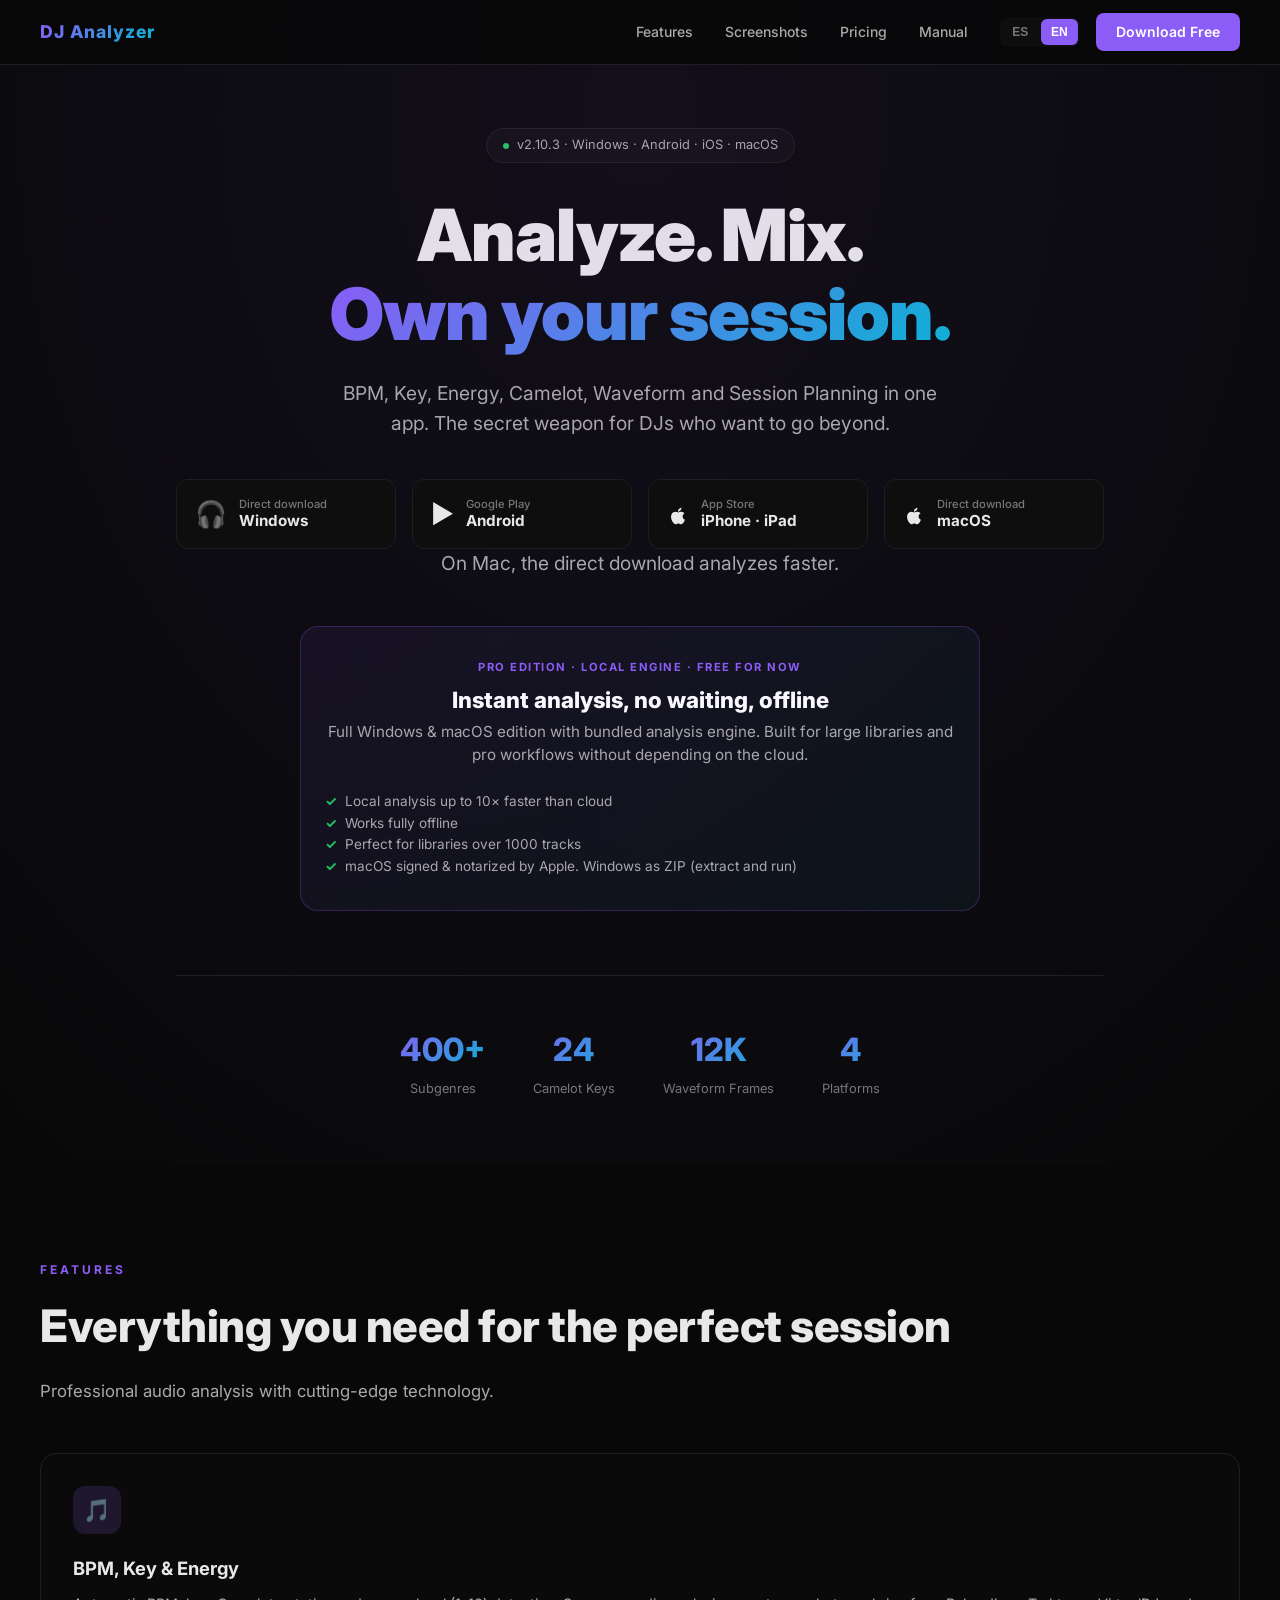
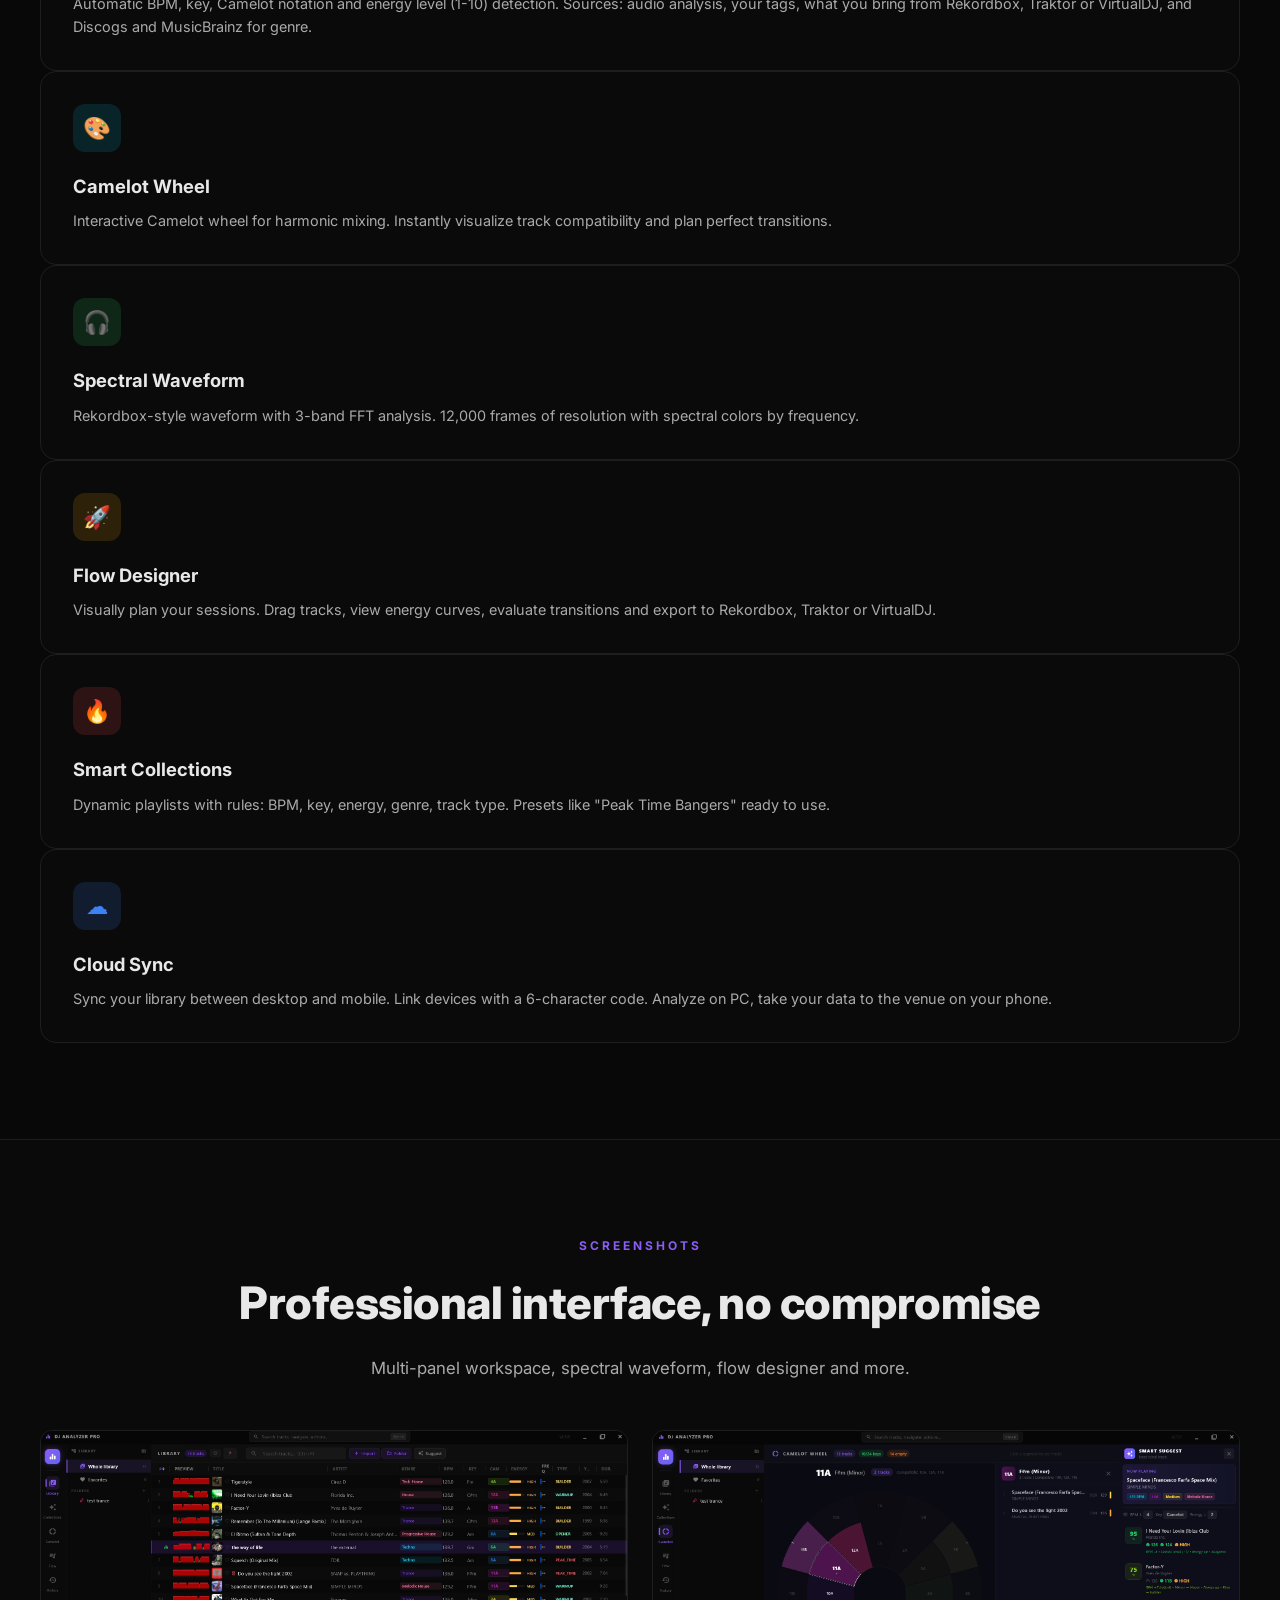
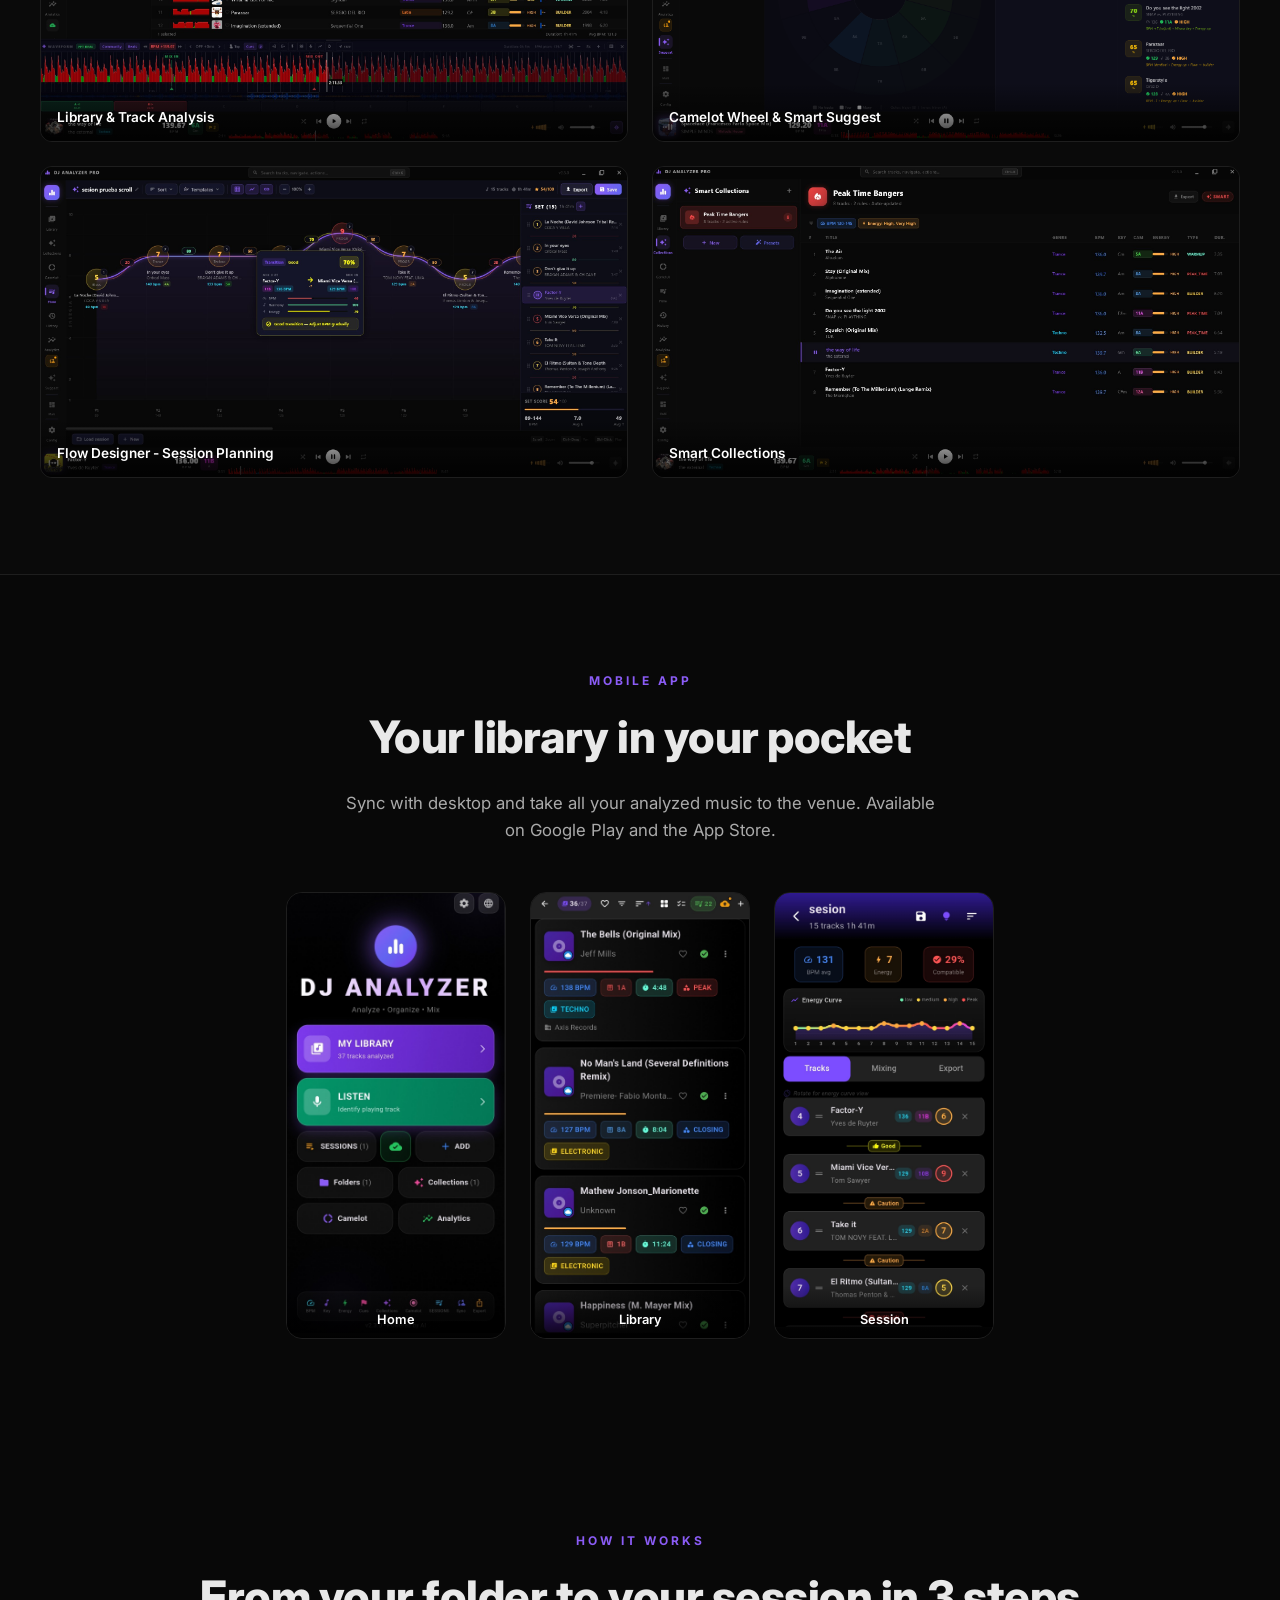
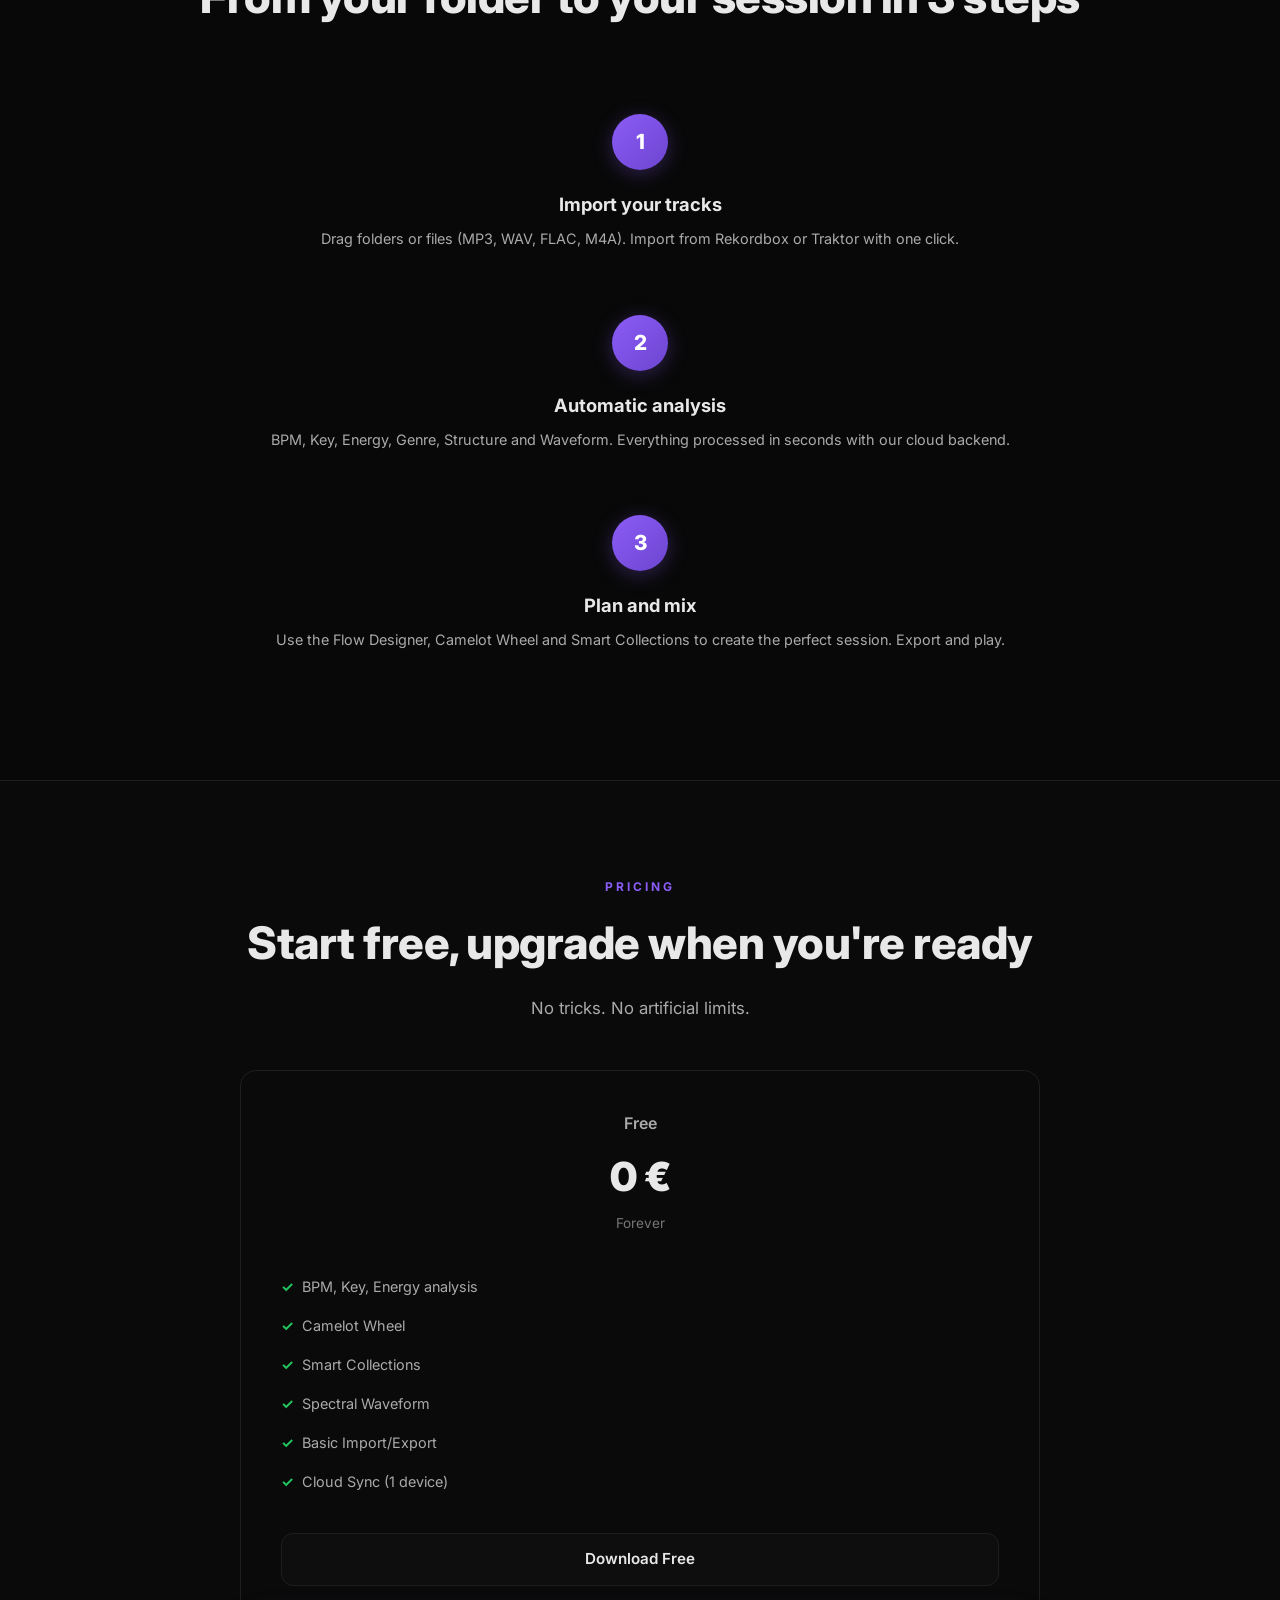
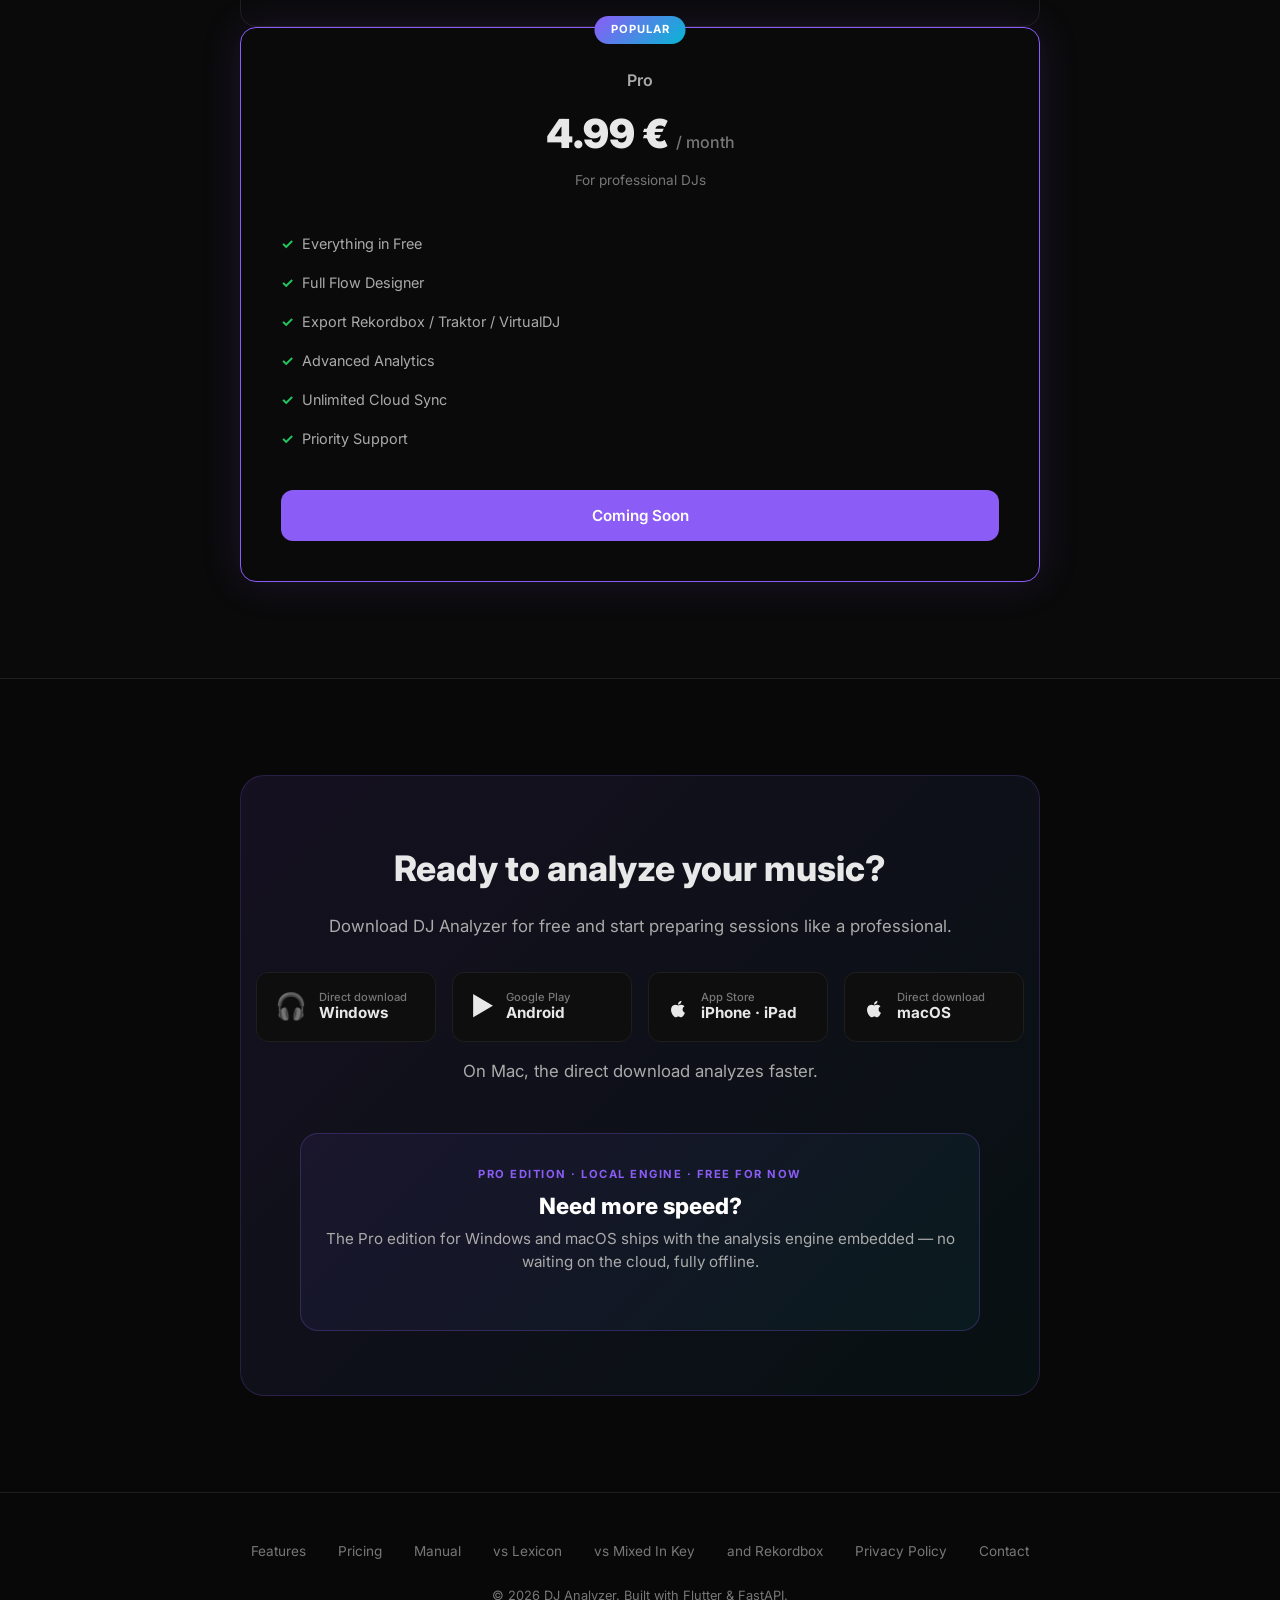
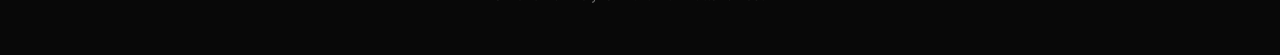
==== commit 121d1b48: "Páginas de comparación: vs Lexicon, vs Mixed In Key y DJ Analyzer y Rekordbox Punto 16 de COMPETENCI" ====
--- a/index.html
+++ b/index.html
@@ -685,6 +685,9 @@
       <a href="#features">Features</a>
       <a href="#pricing" data-lang="es">Precios</a><a href="#pricing" data-lang="en">Pricing</a>
       <a href="manual.html">Manual</a>
+      <a href="vs-lexicon.html">vs Lexicon</a>
+      <a href="vs-mixed-in-key.html">vs Mixed In Key</a>
+      <a href="vs-rekordbox.html" data-lang="es">y Rekordbox</a><a href="vs-rekordbox.html?lang=en" data-lang="en">and Rekordbox</a>
       <a href="privacy.html">Privacy Policy</a>
       <a href="mailto:djanalyzerpro@gmail.com">Contact</a>
     </div>
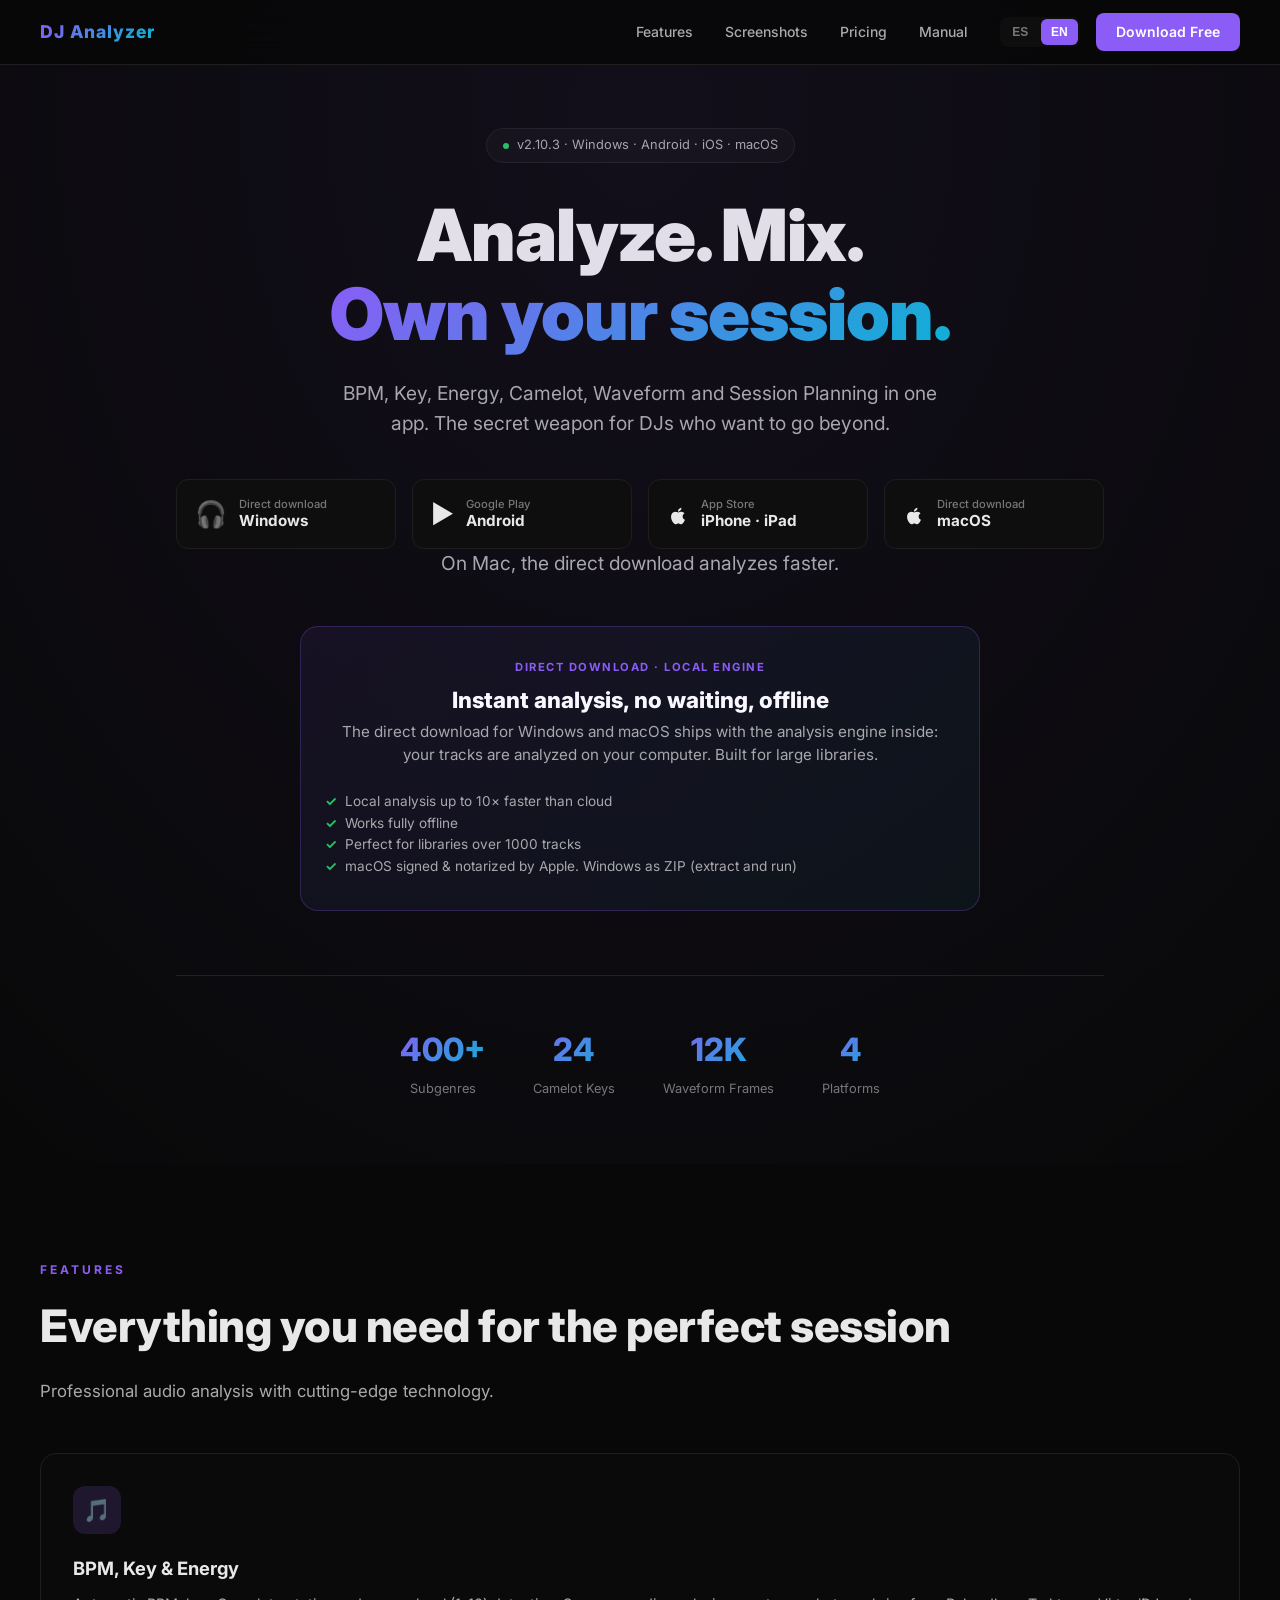
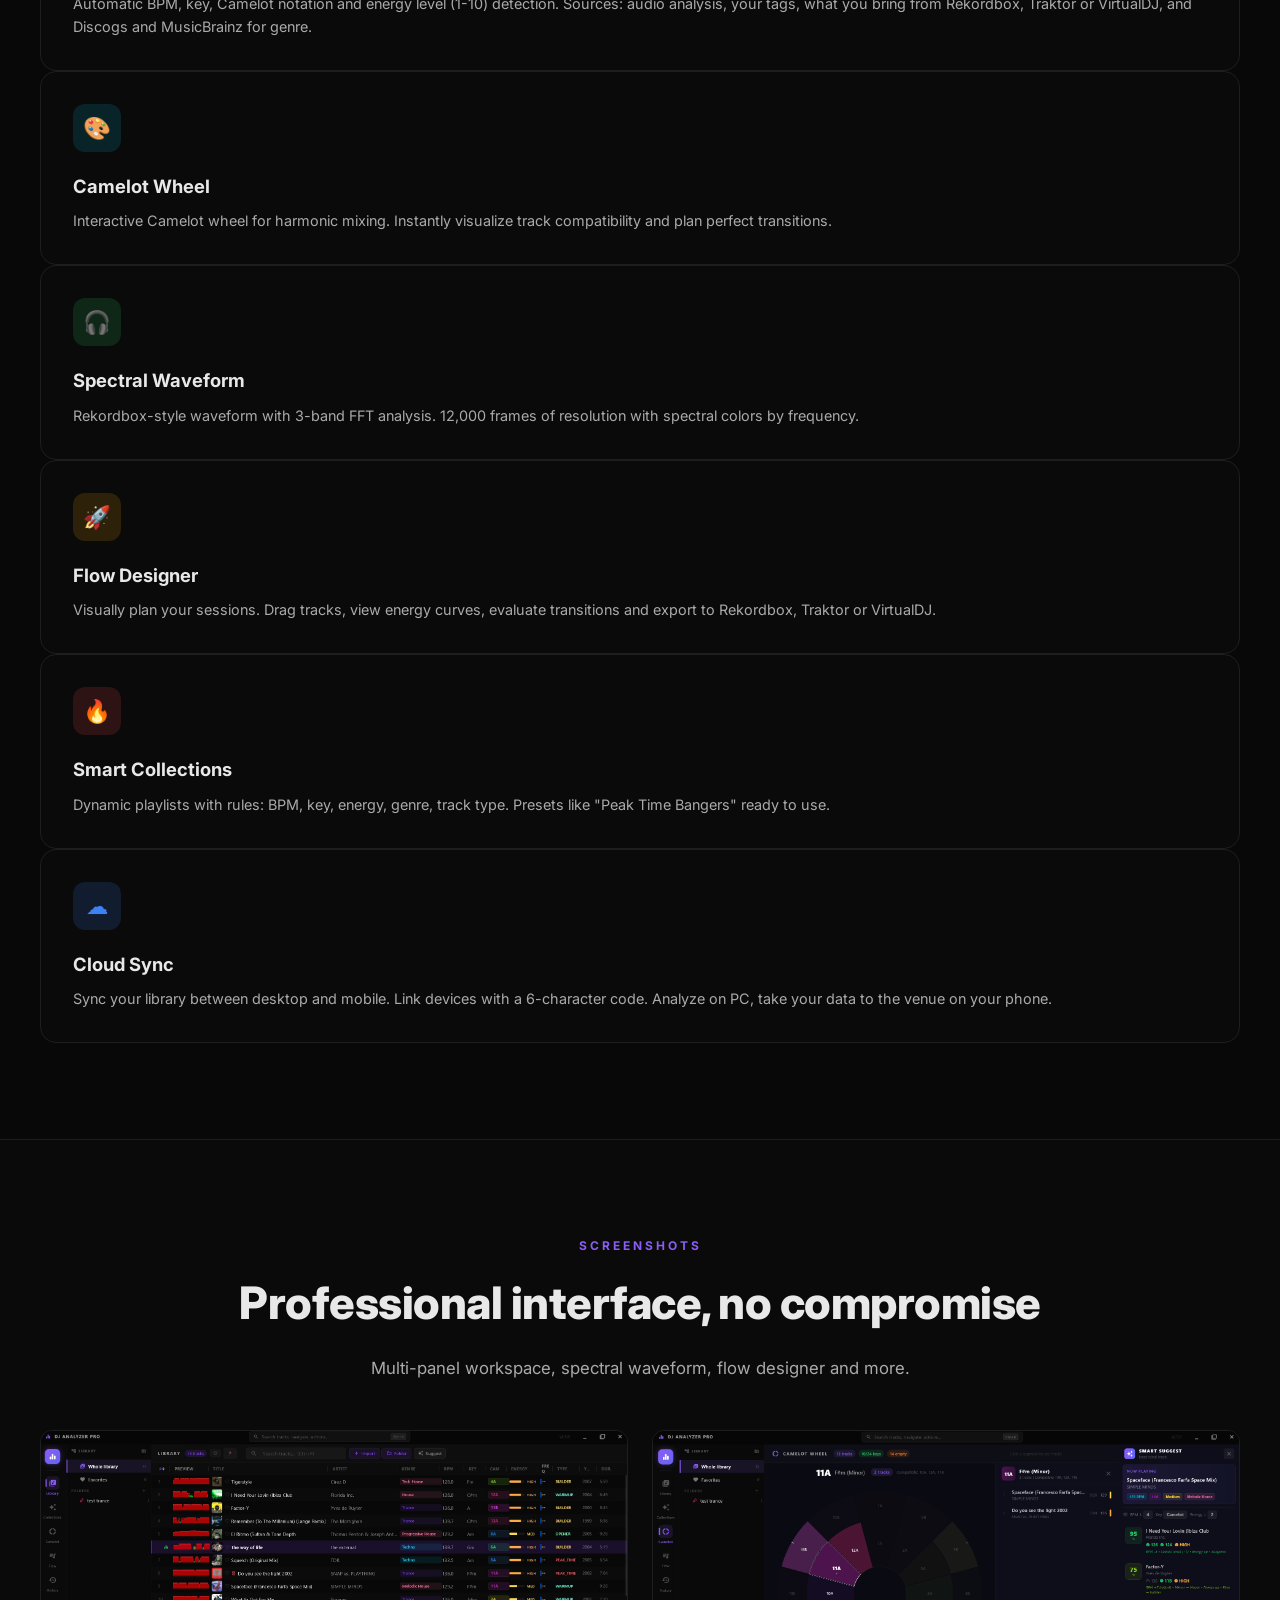
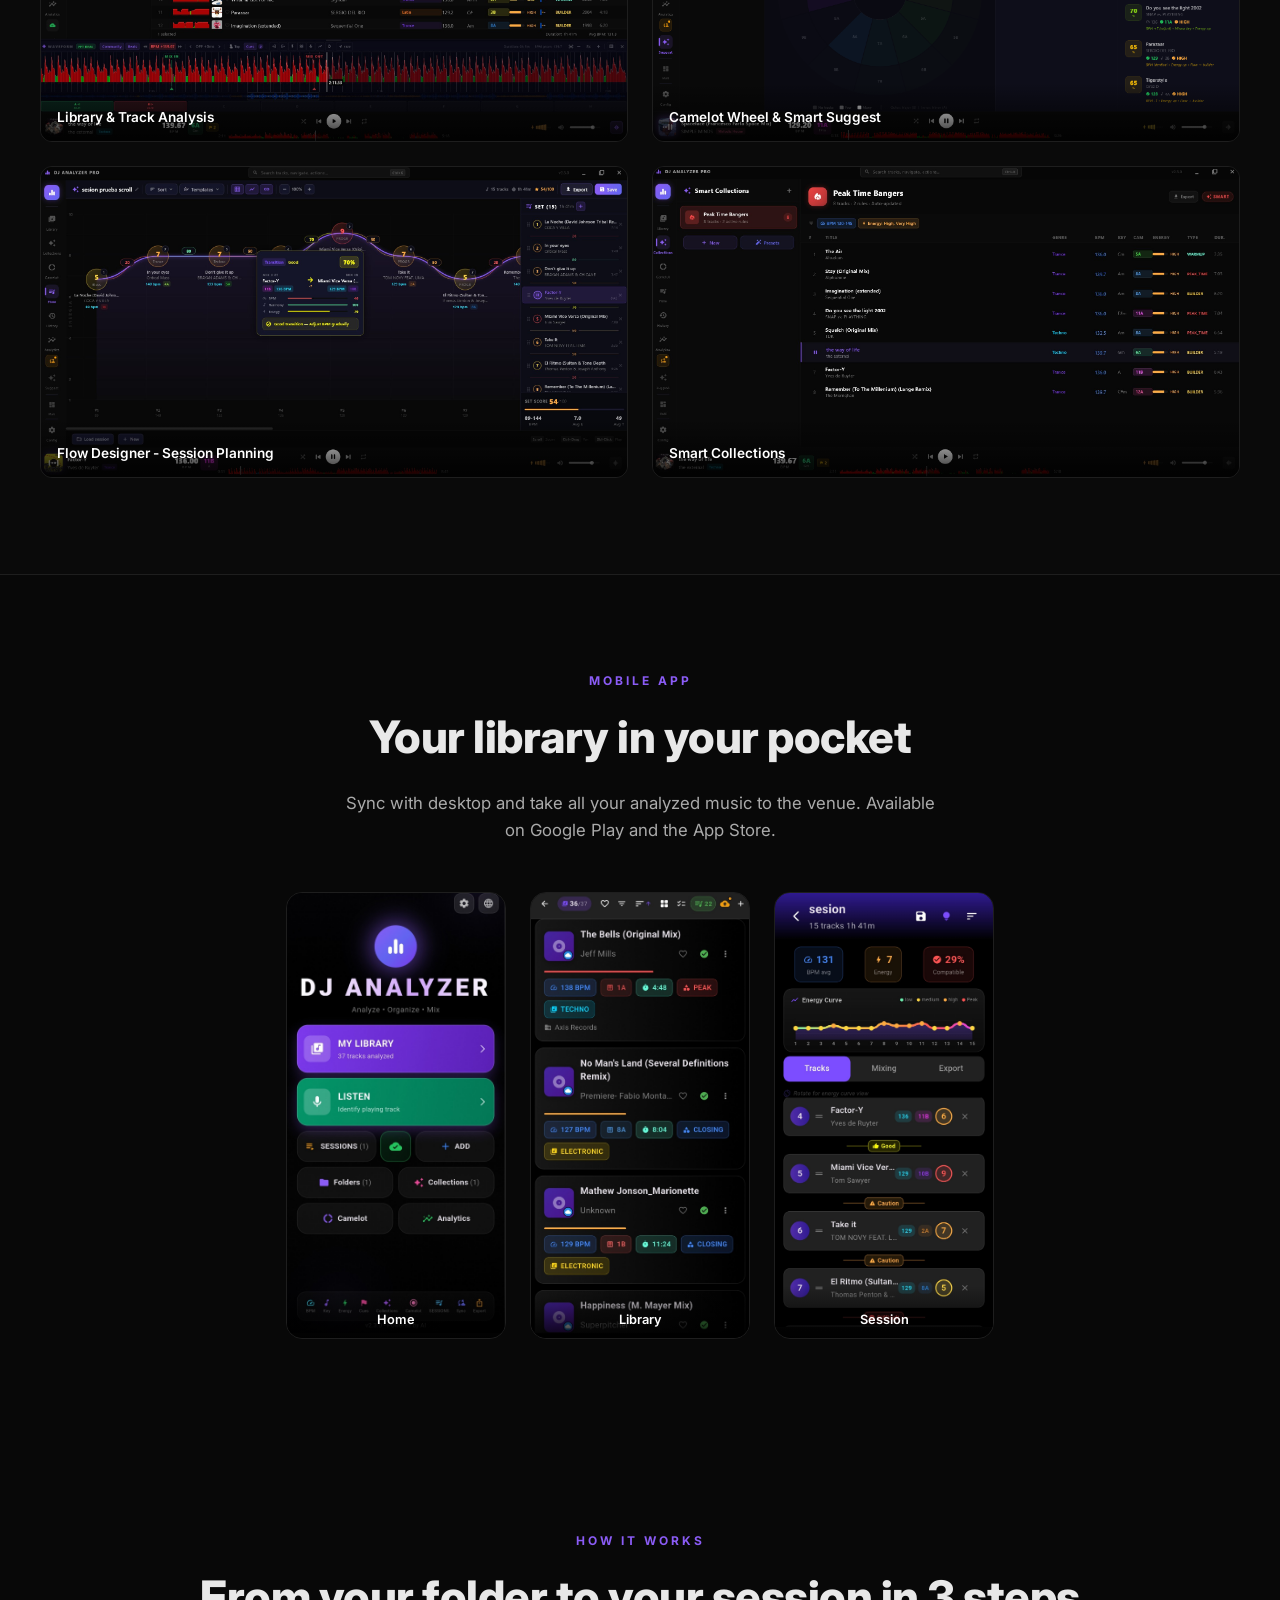
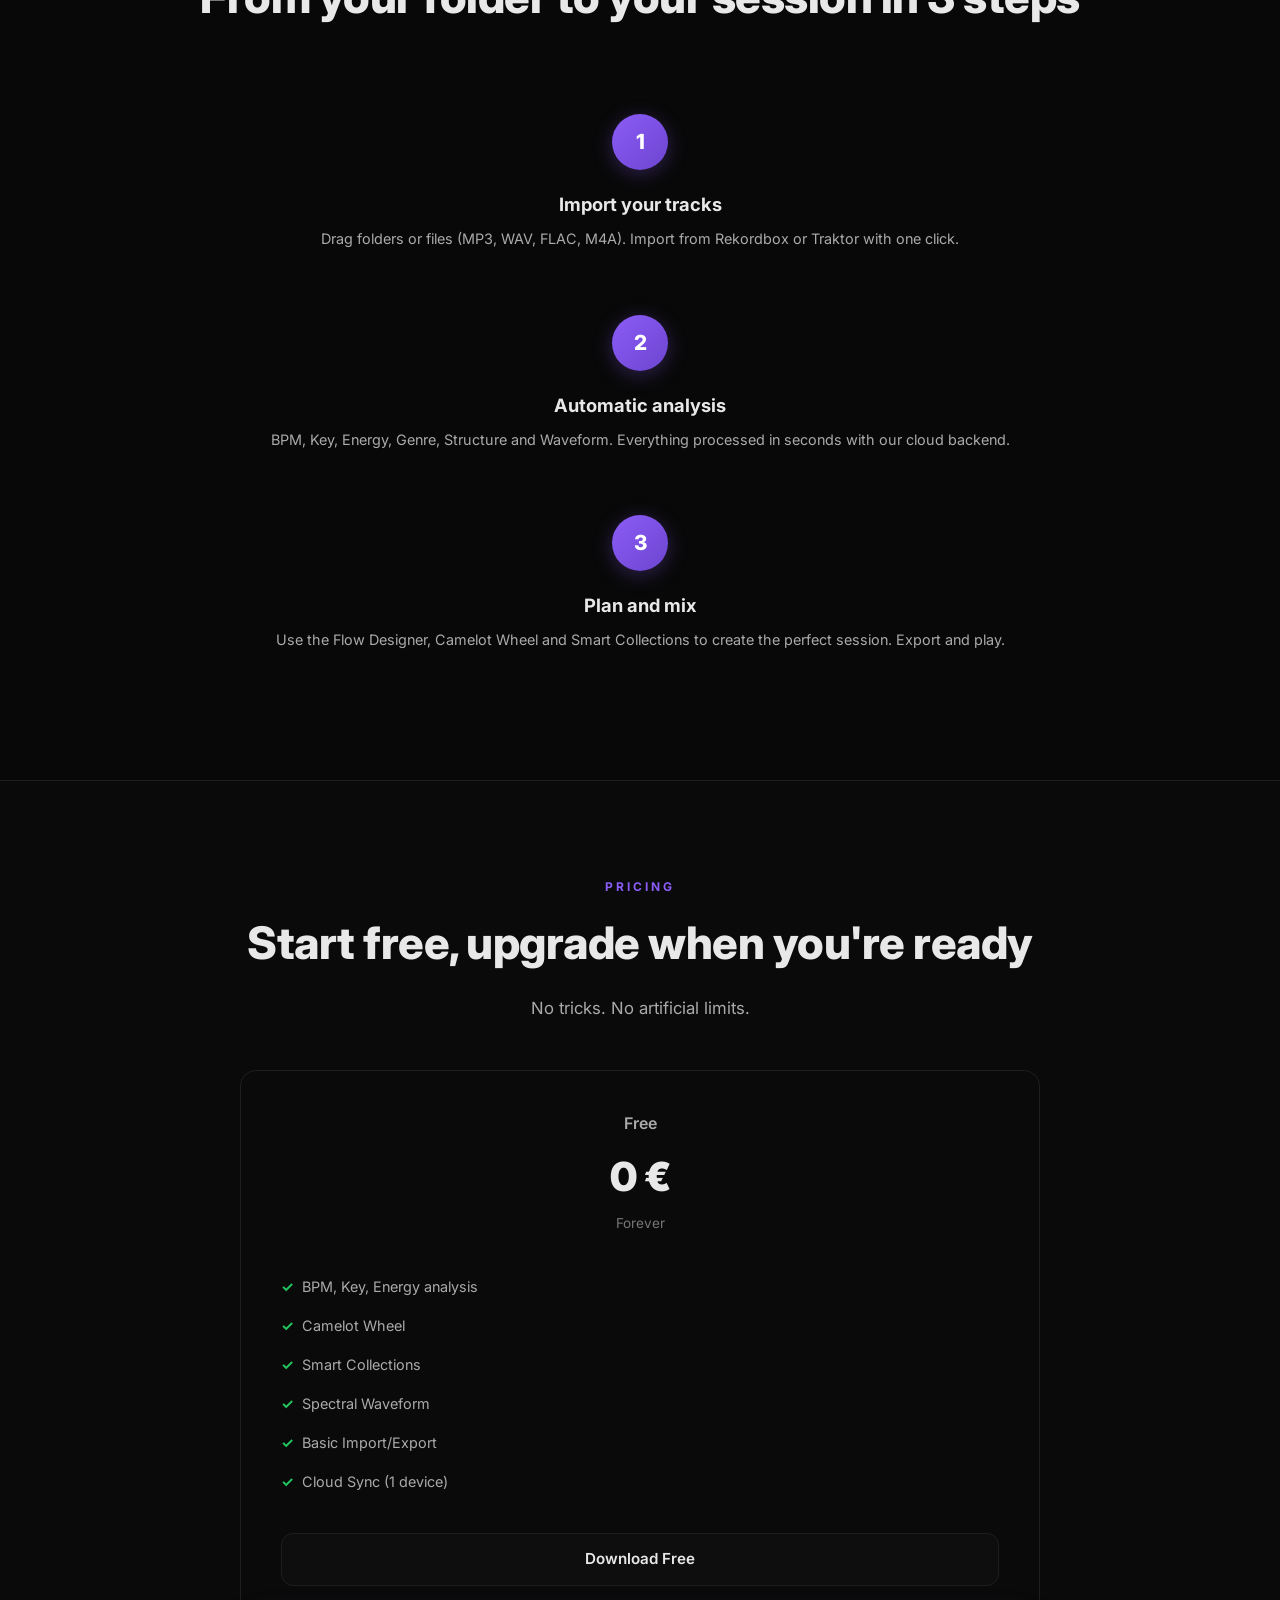
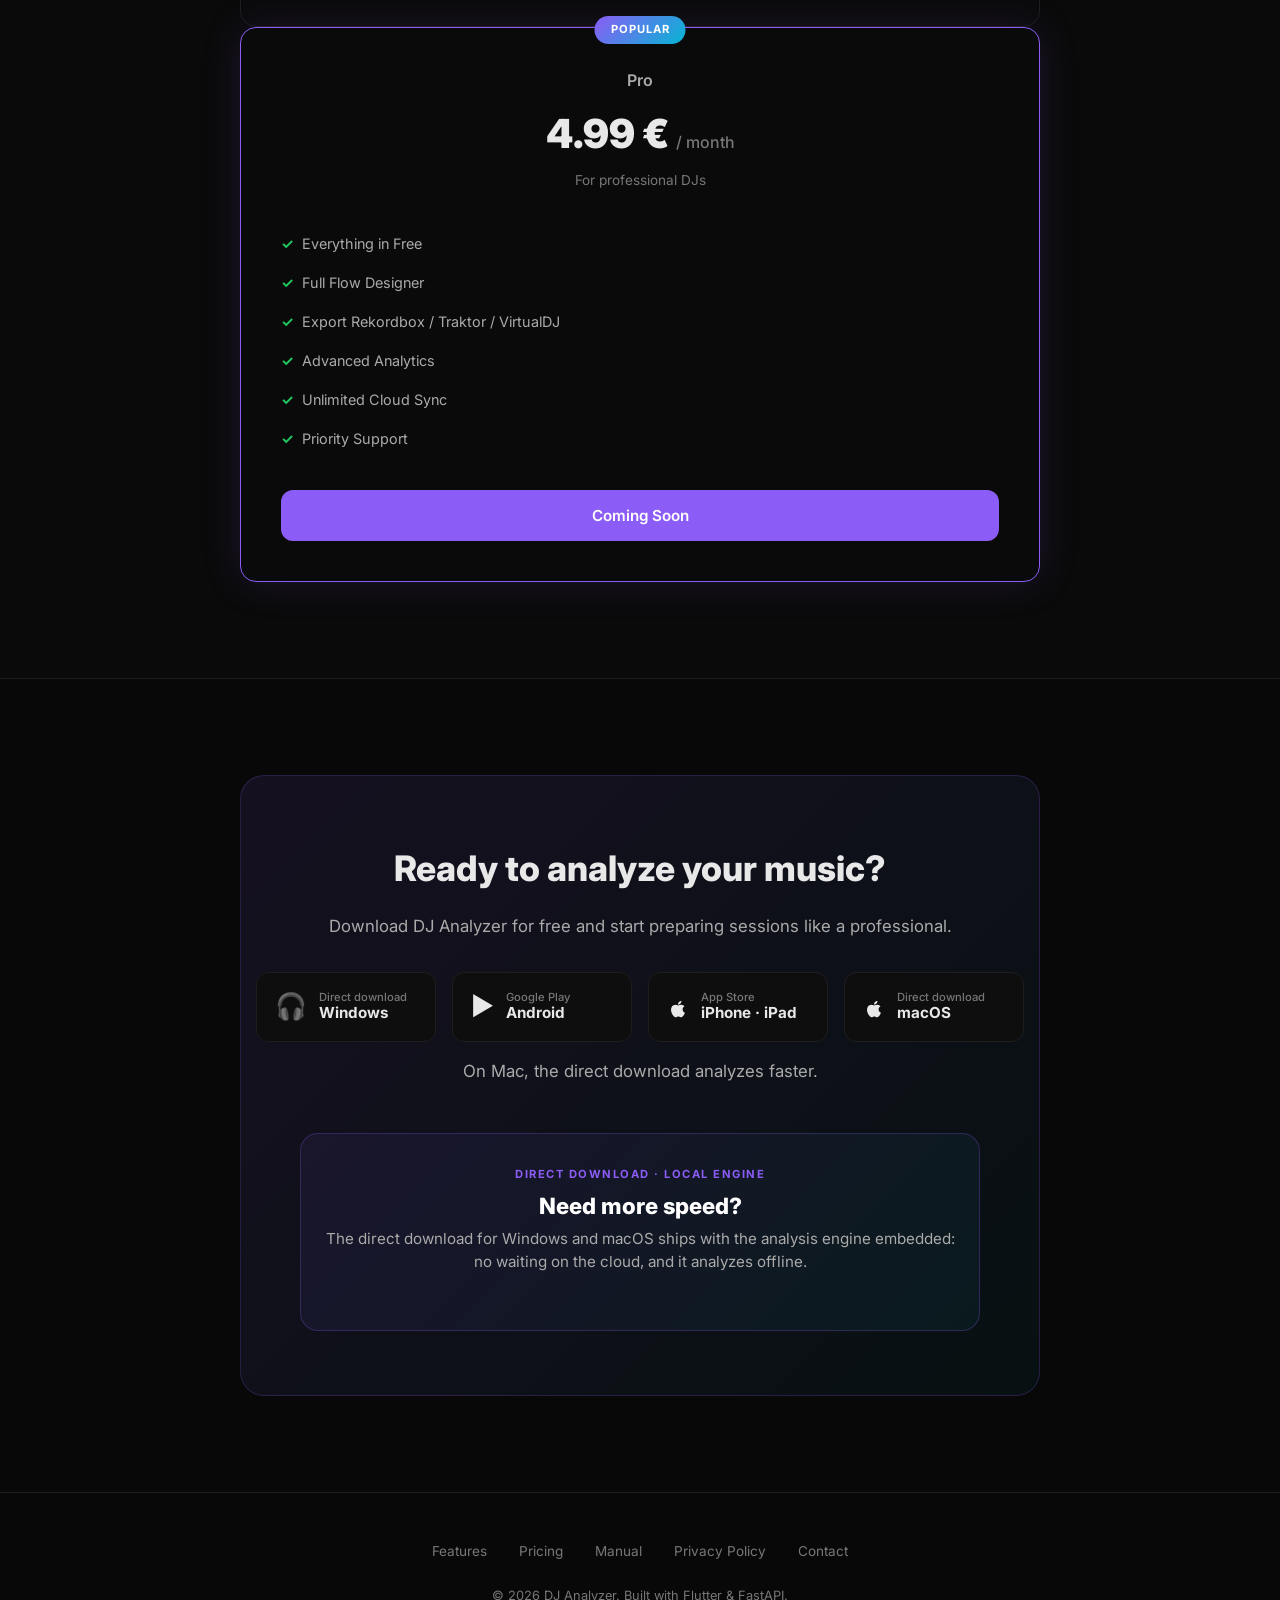
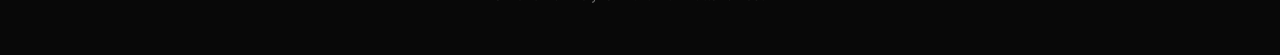
==== commit 6dece26b: "Portada: el motor local no es «Pro Edition», es la descarga directa La portada (descripción, sección" ====
--- a/index.html
+++ b/index.html
@@ -5,7 +5,7 @@
 <meta name="viewport" content="width=device-width, initial-scale=1.0">
 <meta name="theme-color" content="#080808">
 <title>DJ Analyzer - Professional DJ Music Analysis</title>
-<meta name="description" content="Analiza tu música como un pro: BPM, Key, Energy, Camelot Wheel, Flow Designer y Smart Collections. Disponible en Windows, macOS, iOS y Android. Edición Pro con motor de análisis local para Windows y macOS.">
+<meta name="description" content="Analiza tu música como un pro: BPM, Key, Energy, Camelot Wheel, Flow Designer y Smart Collections. Disponible en Windows, macOS, iOS y Android. La descarga directa de Windows y macOS trae el motor de análisis en el ordenador.">
 <link rel="canonical" href="https://www.djanalyzerpro.com/">
 <link rel="alternate" hreflang="es" href="https://www.djanalyzerpro.com/">
 <link rel="alternate" hreflang="en" href="https://www.djanalyzerpro.com/?lang=en">
@@ -294,16 +294,19 @@
       <span data-lang="en">On Mac, the direct download analyzes faster.</span>
     </p>
 
-    <!-- PRO EDITION: motor local para Windows + macOS DMG -->
+    <!-- MOTOR LOCAL (Windows + macOS DMG). Hasta el 2026-11-13 se llamaba «Pro
+         Edition» / «Edición Pro»: el motor local depende del CANAL de descarga,
+         no de la licencia (CLAUDE.md, «Motor local»), y comprar Pro no se lo
+         dará a nadie del Mac App Store ni del móvil. No vuelvas a llamarlo Pro. -->
     <div class="pro-section">
-      <div class="pro-label" data-lang="es">Pro Edition · Motor local · Gratis por ahora</div>
-      <div class="pro-label" data-lang="en">Pro Edition · Local engine · Free for now</div>
+      <div class="pro-label" data-lang="es">Descarga directa · Motor local</div>
+      <div class="pro-label" data-lang="en">Direct download · Local engine</div>
 
       <div class="pro-title" data-lang="es">Análisis instantáneo, sin esperas, offline</div>
       <div class="pro-title" data-lang="en">Instant analysis, no waiting, offline</div>
 
-      <div class="pro-sub" data-lang="es">Versión completa para Windows y macOS con motor de análisis embebido. Pensado para librerías grandes y trabajo profesional sin depender de la nube.</div>
-      <div class="pro-sub" data-lang="en">Full Windows &amp; macOS edition with bundled analysis engine. Built for large libraries and pro workflows without depending on the cloud.</div>
+      <div class="pro-sub" data-lang="es">La descarga directa de Windows y macOS lleva el motor de análisis dentro: tus temas se analizan en tu ordenador. Pensado para librerías grandes.</div>
+      <div class="pro-sub" data-lang="en">The direct download for Windows and macOS ships with the analysis engine inside: your tracks are analyzed on your computer. Built for large libraries.</div>
 
       <!-- SIN BOTONES A PROPOSITO. Los de «Descarga directa Windows» y
            «Descarga directa macOS» de arriba apuntan a ESTOS MISMOS ficheros
@@ -659,16 +662,16 @@
         <span data-lang="en">On Mac, the direct download analyzes faster.</span>
       </p>
 
-      <!-- PRO EDITION en CTA inferior: misma seccion que en el hero -->
+      <!-- MOTOR LOCAL en CTA inferior: misma seccion que en el hero -->
       <div class="pro-section">
-        <div class="pro-label" data-lang="es">Pro Edition · Motor local · Gratis por ahora</div>
-        <div class="pro-label" data-lang="en">Pro Edition · Local engine · Free for now</div>
+        <div class="pro-label" data-lang="es">Descarga directa · Motor local</div>
+        <div class="pro-label" data-lang="en">Direct download · Local engine</div>
 
         <div class="pro-title" data-lang="es">¿Necesitas más velocidad?</div>
         <div class="pro-title" data-lang="en">Need more speed?</div>
 
-        <div class="pro-sub" data-lang="es">La edición Pro para Windows y macOS lleva el motor de análisis integrado, así que no esperas a la nube y funciona offline.</div>
-        <div class="pro-sub" data-lang="en">The Pro edition for Windows and macOS ships with the analysis engine embedded — no waiting on the cloud, fully offline.</div>
+        <div class="pro-sub" data-lang="es">La descarga directa de Windows y macOS lleva el motor de análisis integrado: no esperas a la nube y analiza sin conexión.</div>
+        <div class="pro-sub" data-lang="en">The direct download for Windows and macOS ships with the analysis engine embedded: no waiting on the cloud, and it analyzes offline.</div>
 
         <!-- Sin botones, igual que en el hero: los de arriba de esta misma
              seccion ya descargan el EXE y el DMG, que SON los que llevan
@@ -685,9 +688,6 @@
       <a href="#features">Features</a>
       <a href="#pricing" data-lang="es">Precios</a><a href="#pricing" data-lang="en">Pricing</a>
       <a href="manual.html">Manual</a>
-      <a href="vs-lexicon.html">vs Lexicon</a>
-      <a href="vs-mixed-in-key.html">vs Mixed In Key</a>
-      <a href="vs-rekordbox.html" data-lang="es">y Rekordbox</a><a href="vs-rekordbox.html?lang=en" data-lang="en">and Rekordbox</a>
       <a href="privacy.html">Privacy Policy</a>
       <a href="mailto:djanalyzerpro@gmail.com">Contact</a>
     </div>
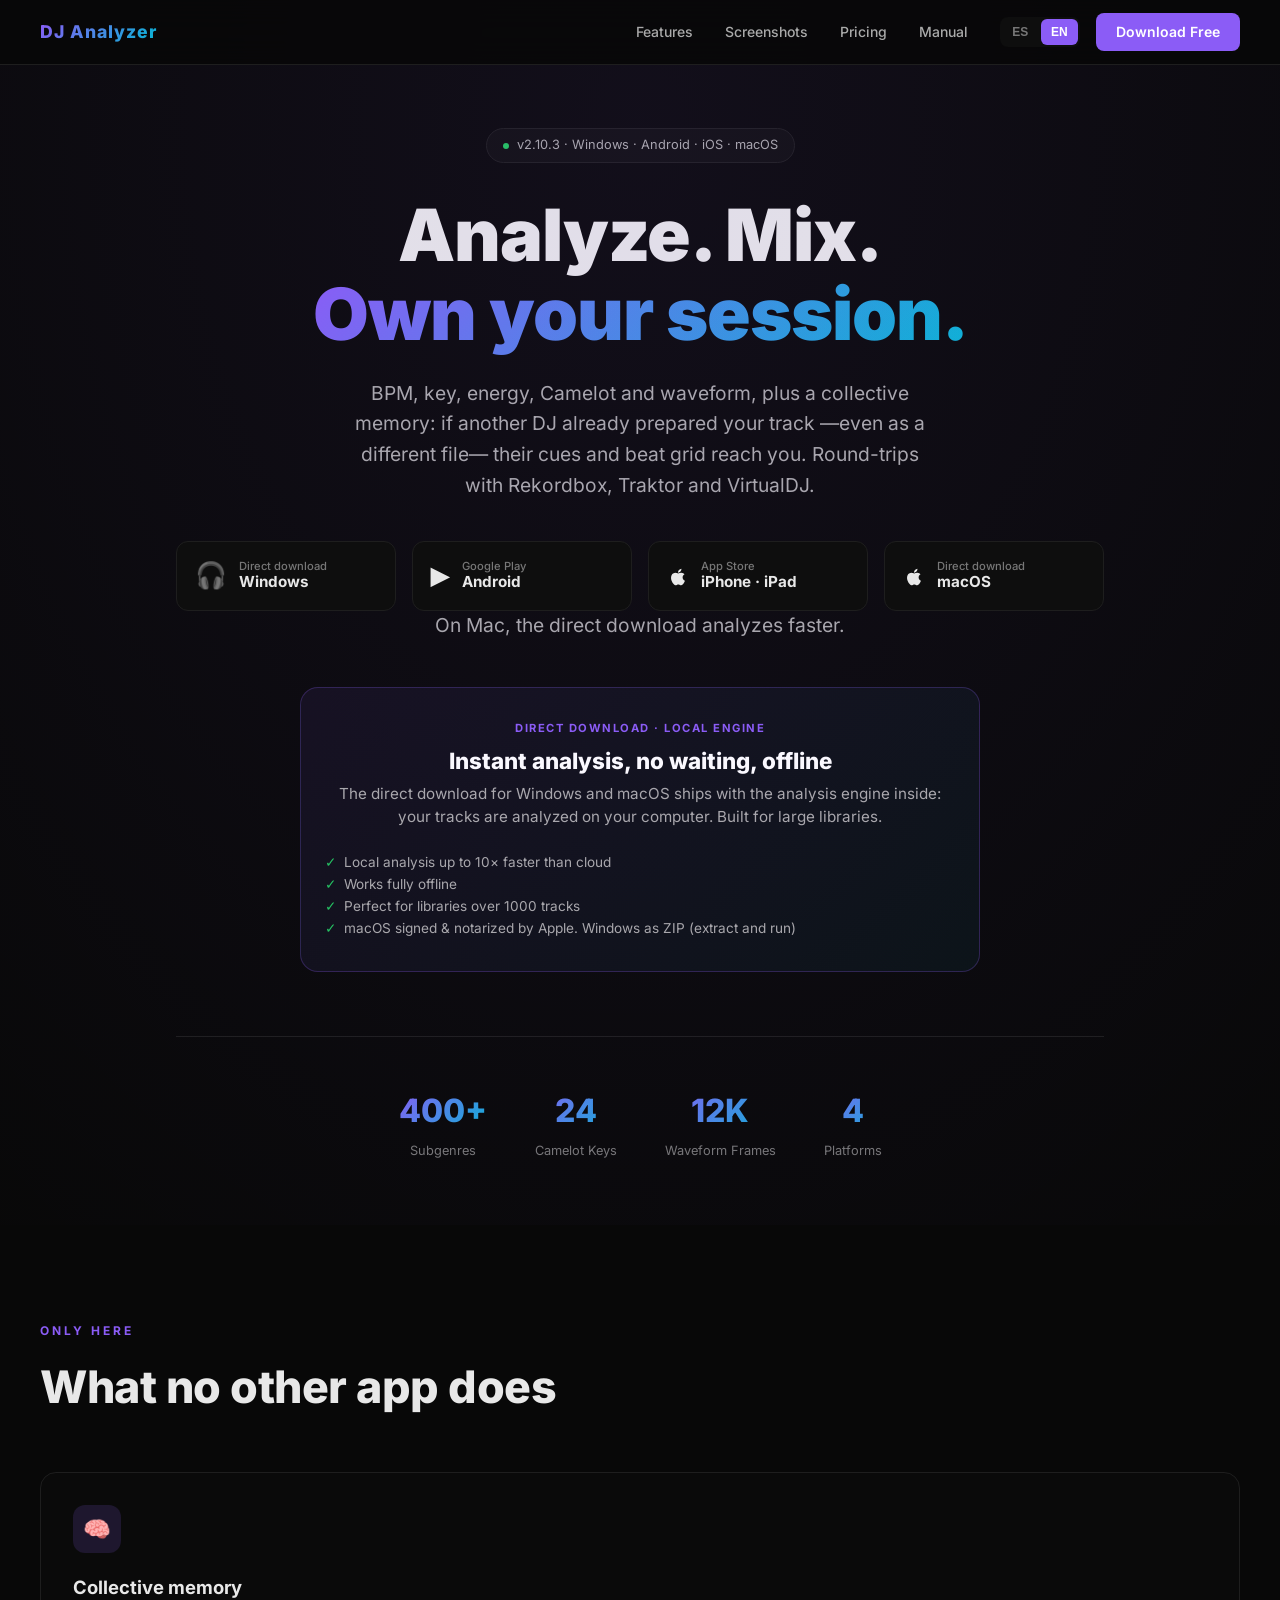
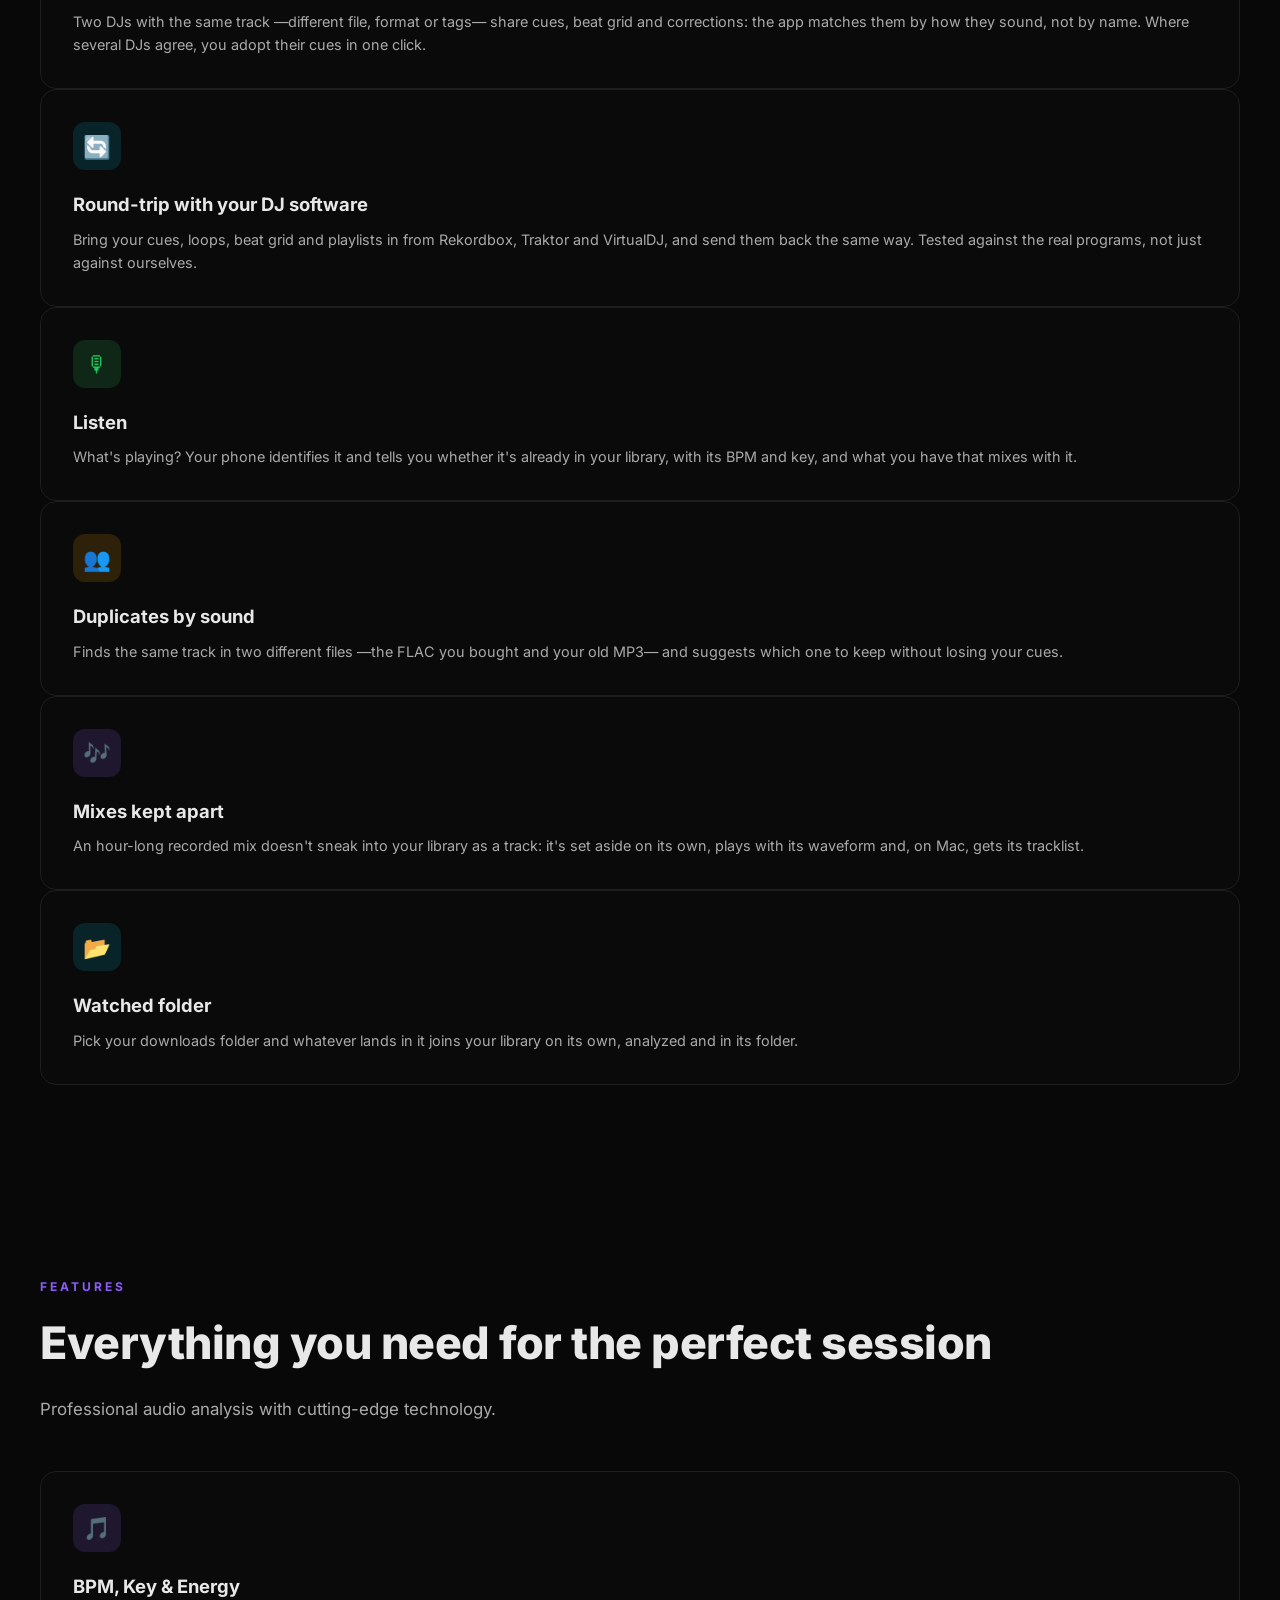
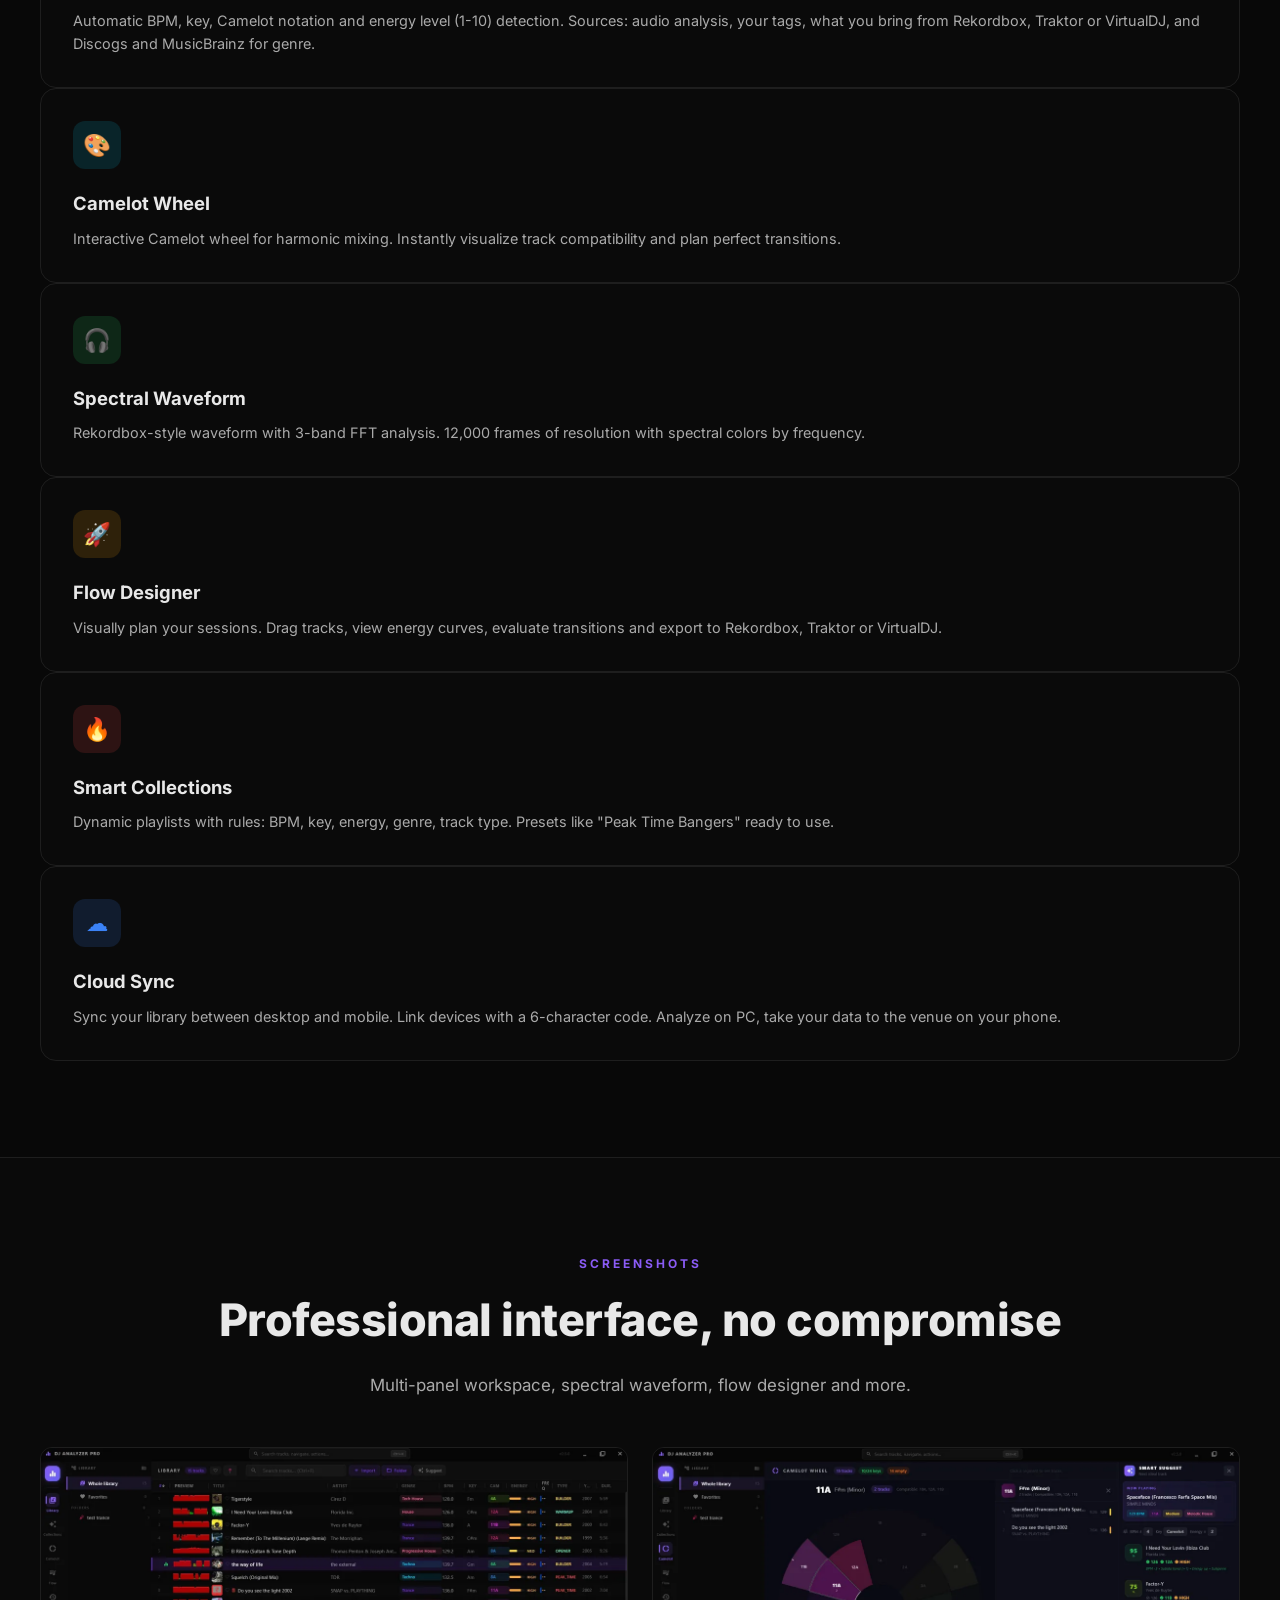
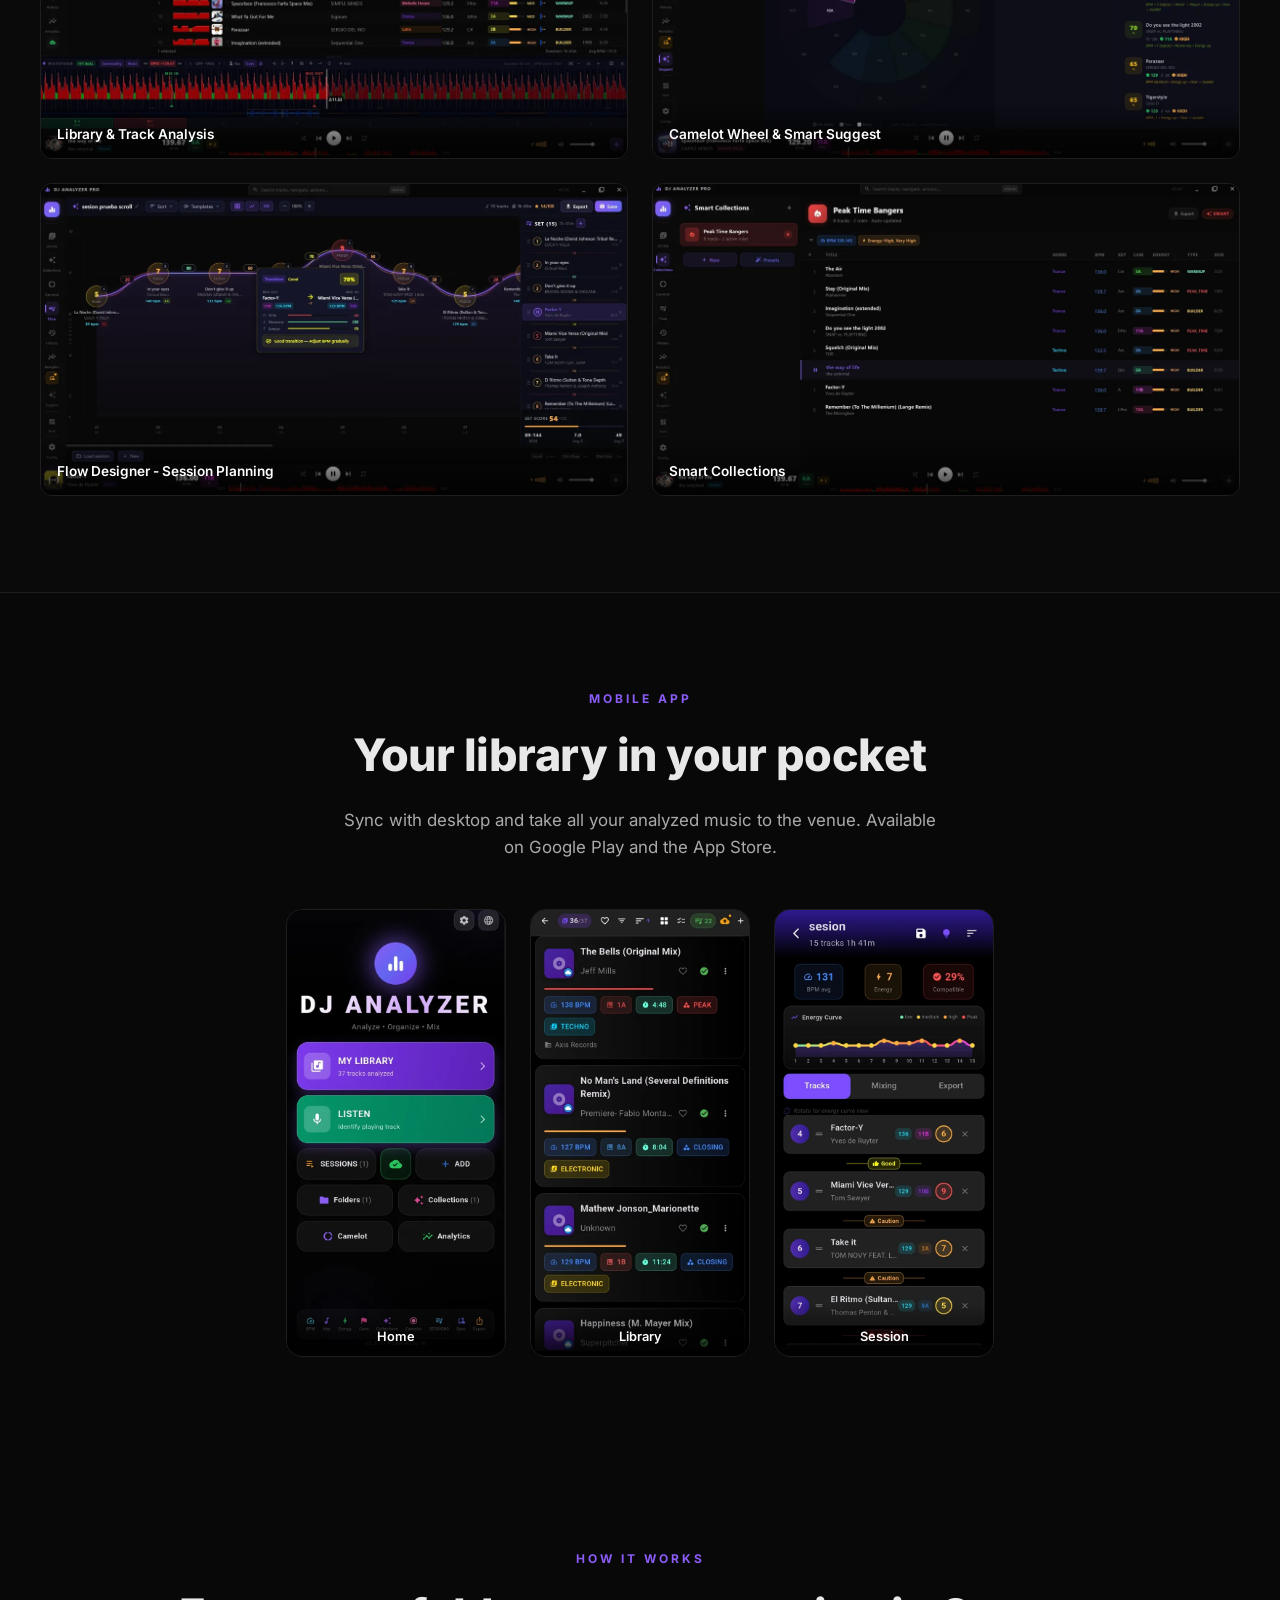
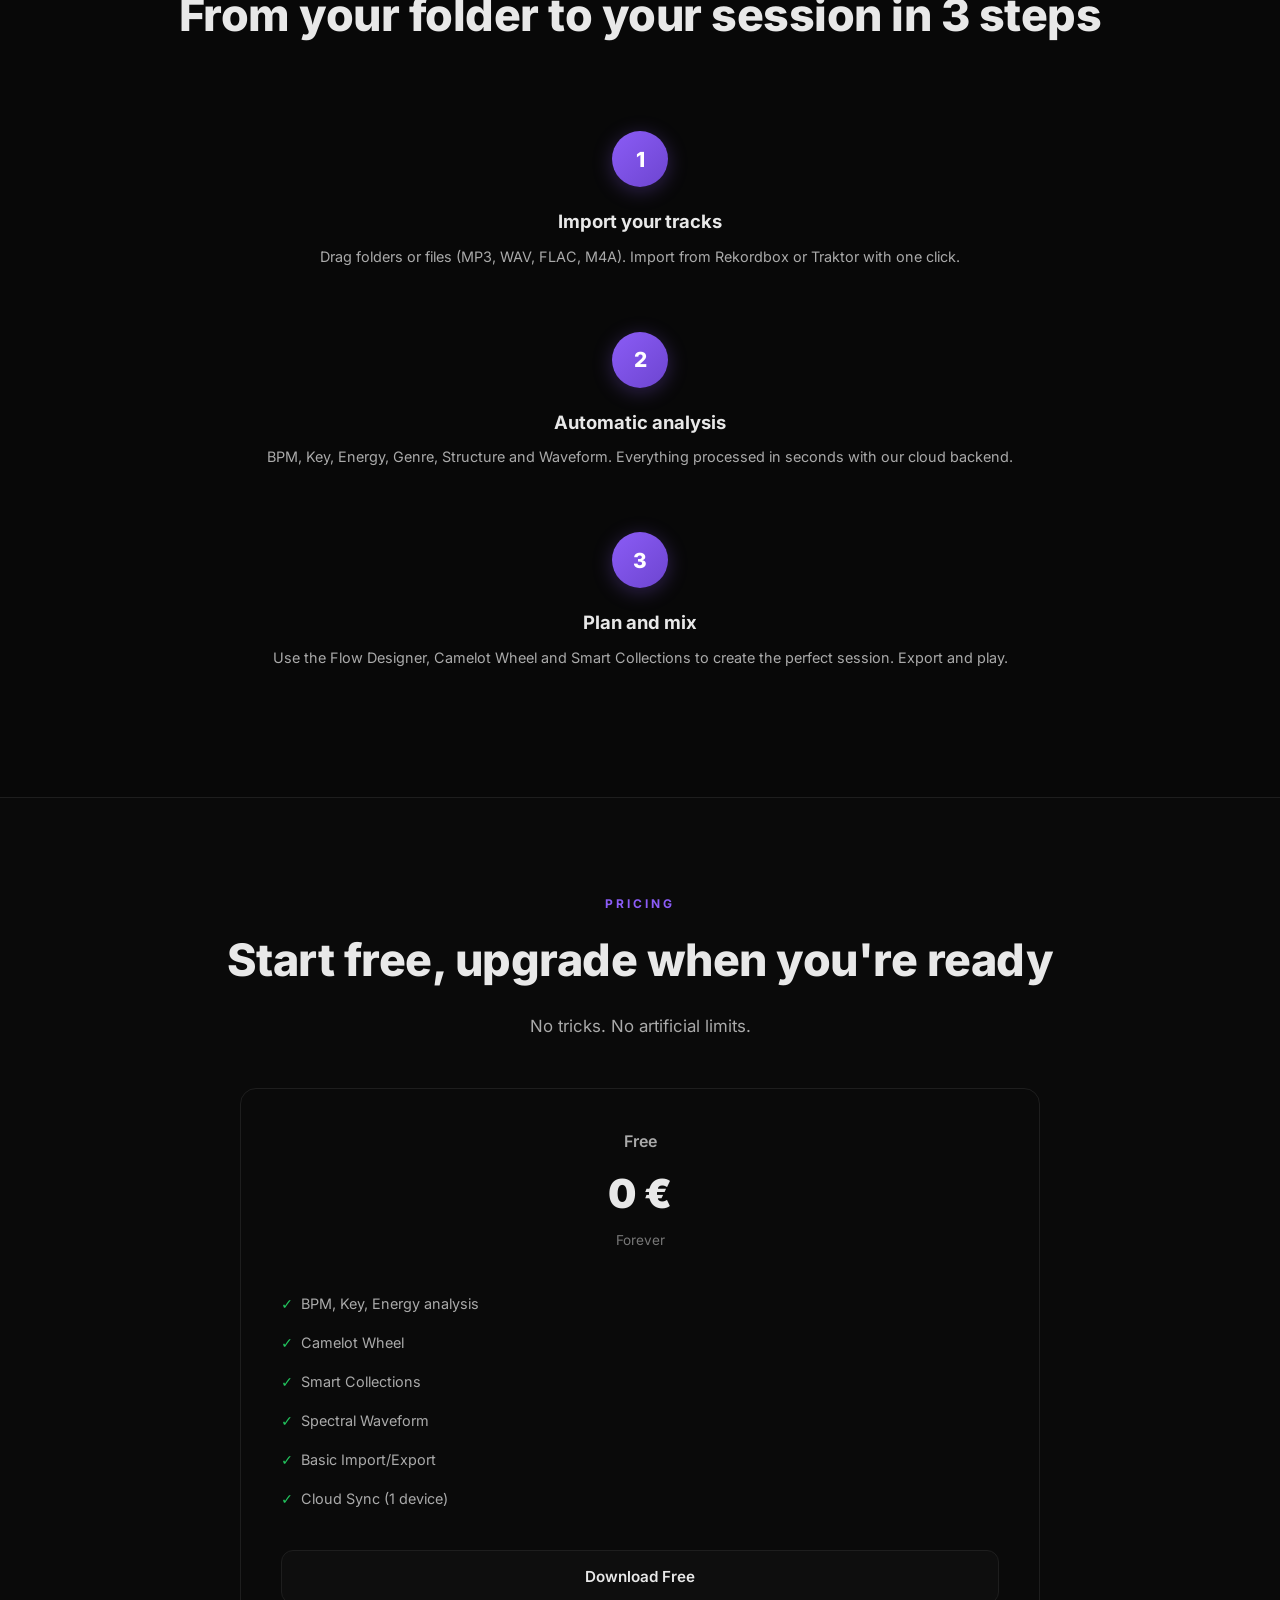
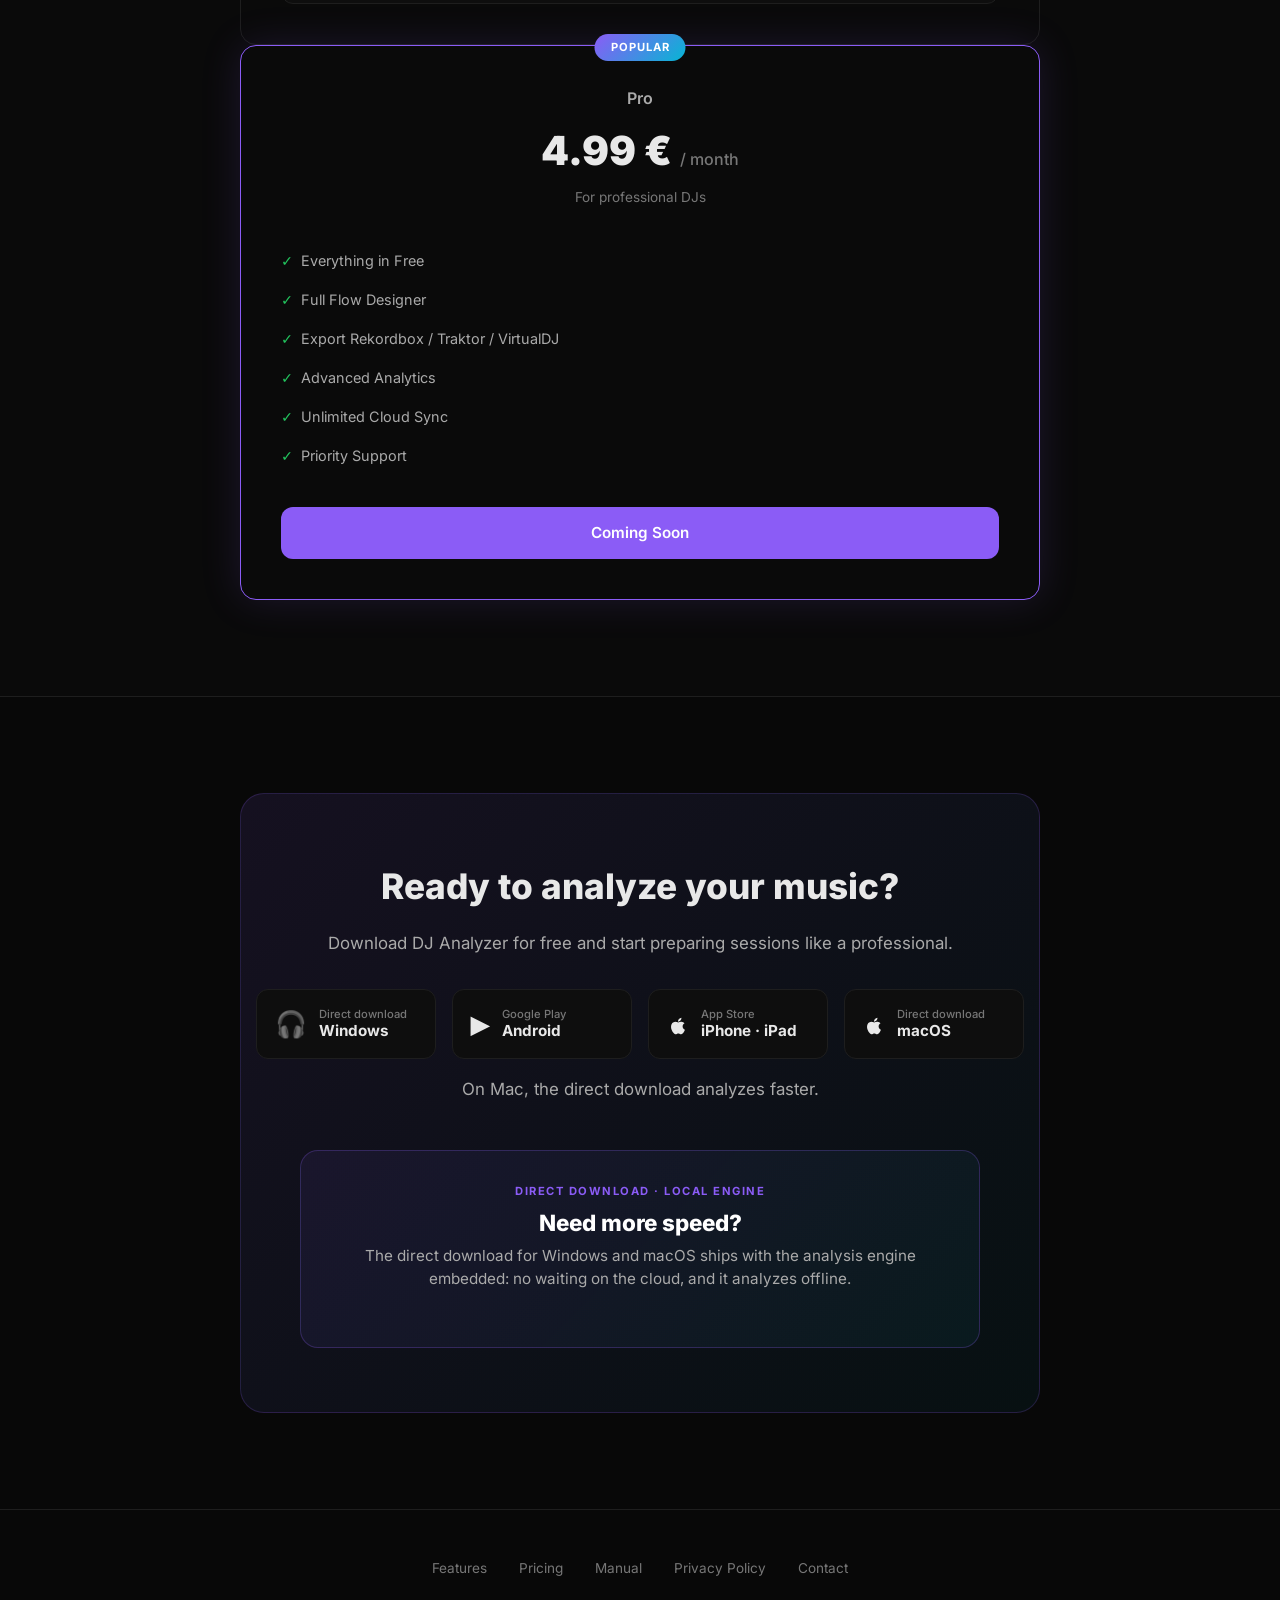
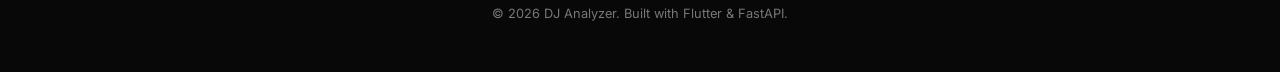
==== commit a217fa7f: "La web como puerta (auditoría W2) /en/ propia (generada), lo que nos distingue en la portada, Inter " ====
--- a/index.html
+++ b/index.html
@@ -4,17 +4,17 @@
 <meta charset="UTF-8">
 <meta name="viewport" content="width=device-width, initial-scale=1.0">
 <meta name="theme-color" content="#080808">
-<title>DJ Analyzer - Professional DJ Music Analysis</title>
-<meta name="description" content="Analiza tu música como un pro: BPM, Key, Energy, Camelot Wheel, Flow Designer y Smart Collections. Disponible en Windows, macOS, iOS y Android. La descarga directa de Windows y macOS trae el motor de análisis en el ordenador.">
+<title>DJ Analyzer — Análisis musical para DJs con memoria colectiva</title>
+<meta name="description" content="BPM, tonalidad, energía y Camelot, y una memoria colectiva: los cues y la rejilla de otros DJs con tu mismo tema te llegan aunque sea otro fichero. Ida y vuelta con Rekordbox, Traktor y VirtualDJ. Windows, macOS, iOS y Android.">
 <link rel="canonical" href="https://www.djanalyzerpro.com/">
 <link rel="alternate" hreflang="es" href="https://www.djanalyzerpro.com/">
-<link rel="alternate" hreflang="en" href="https://www.djanalyzerpro.com/?lang=en">
+<link rel="alternate" hreflang="en" href="https://www.djanalyzerpro.com/en/">
 <link rel="alternate" hreflang="x-default" href="https://www.djanalyzerpro.com/">
 <link rel="icon" type="image/png" href="favicon.png">
 
 <!-- Open Graph / Twitter -->
-<meta property="og:title" content="DJ Analyzer - Professional DJ Music Analysis">
-<meta property="og:description" content="BPM, Key, Energy, Camelot Wheel, Flow Designer y Smart Collections. La app definitiva para DJs.">
+<meta property="og:title" content="DJ Analyzer — Análisis musical para DJs con memoria colectiva">
+<meta property="og:description" content="BPM, tonalidad, energía y Camelot, y los cues y la rejilla de otros DJs con tu mismo tema. Ida y vuelta con Rekordbox, Traktor y VirtualDJ.">
 <meta property="og:type" content="website">
 <meta property="og:url" content="https://www.djanalyzerpro.com/">
 <meta property="og:image" content="https://www.djanalyzerpro.com/img/library.jpg">
@@ -24,7 +24,7 @@
 <meta property="og:locale:alternate" content="en_US">
 <meta name="twitter:card" content="summary_large_image">
 <meta name="twitter:title" content="DJ Analyzer">
-<meta name="twitter:description" content="Professional DJ music analysis - BPM, Key, Energy & Session Planning">
+<meta name="twitter:description" content="BPM, tonalidad, energía y Camelot, y los cues y la rejilla de otros DJs con tu mismo tema.">
 <meta name="twitter:image" content="https://www.djanalyzerpro.com/img/library.jpg">
 
 <!-- Schema.org -->
@@ -51,8 +51,8 @@
 }
 </script>
 
-<link rel="preconnect" href="https://fonts.googleapis.com">
-<link href="https://fonts.googleapis.com/css2?family=Inter:wght@300;400;500;600;700;800;900&display=swap" rel="stylesheet">
+<link rel="preload" href="/fonts/inter-latin-wght-normal.woff2" as="font" type="font/woff2" crossorigin>
+<style>@font-face{font-family:'Inter';font-style:normal;font-weight:100 900;font-display:swap;src:url(/fonts/inter-latin-wght-normal.woff2) format('woff2')}</style>
 <style>
 *,*::before,*::after{box-sizing:border-box;margin:0;padding:0}
 :root{
@@ -106,6 +106,9 @@
 /* STORE BADGES */
 .store-grid{display:grid;grid-template-columns:repeat(2,minmax(200px,240px));gap:1rem;justify-content:center;margin-top:2rem}
 @media(min-width:900px){.store-grid{grid-template-columns:repeat(4,minmax(180px,220px))}}
+/* En un teléfono los dos botones por fila no caben con 200 px de mínimo:
+   la página tenía scroll horizontal (W2, 2026-11-13). */
+@media(max-width:480px){.store-grid{grid-template-columns:repeat(2,minmax(0,1fr))}.hero{padding-left:16px;padding-right:16px}.store-btn{min-width:0}}
 .store-btn{display:flex;align-items:center;gap:.75rem;padding:.85rem 1.1rem;border-radius:12px;background:var(--bg3);border:1px solid var(--border);color:var(--text);text-align:left;transition:all .25s;position:relative}
 .store-btn:hover{border-color:var(--purple);background:var(--bg4);transform:translateY(-2px);box-shadow:0 8px 24px rgba(139,92,246,.15);color:#fff}
 .store-btn .store-icon{font-size:1.6rem;flex-shrink:0}
@@ -162,6 +165,7 @@
 .screenshot-item{border-radius:12px;overflow:hidden;border:1px solid var(--border);transition:all .3s;position:relative}
 .screenshot-item:hover{border-color:var(--purple);transform:scale(1.02);box-shadow:0 12px 40px rgba(139,92,246,.15)}
 .screenshot-item img{width:100%;height:auto;display:block}
+picture{display:block}
 .screenshot-label{position:absolute;bottom:0;left:0;right:0;background:linear-gradient(transparent,rgba(0,0,0,.85));padding:1.5rem 1rem .75rem;font-size:.85rem;font-weight:600;color:#fff}
 
 /* MOBILE SHOWCASE */
@@ -252,8 +256,8 @@
     <h1 data-lang="es">Analiza. Mezcla.<br><span class="gradient">Domina tu sesión.</span></h1>
     <h1 data-lang="en">Analyze. Mix.<br><span class="gradient">Own your session.</span></h1>
 
-    <p data-lang="es">BPM, Key, Energy, Camelot, Waveform y Session Planning en una sola app. El arma secreta de los DJs que quieren ir un paso más allá.</p>
-    <p data-lang="en">BPM, Key, Energy, Camelot, Waveform and Session Planning in one app. The secret weapon for DJs who want to go beyond.</p>
+    <p data-lang="es">BPM, tonalidad, energía, Camelot y onda, y una memoria colectiva: si otro DJ ya preparó tu tema —aunque sea otro fichero—, sus cues y su rejilla te llegan. Va y vuelve con Rekordbox, Traktor y VirtualDJ.</p>
+    <p data-lang="en">BPM, key, energy, Camelot and waveform, plus a collective memory: if another DJ already prepared your track —even as a different file— their cues and beat grid reach you. Round-trips with Rekordbox, Traktor and VirtualDJ.</p>
 
     <div class="store-grid">
       <a href="DJAnalyzerPro-Setup.zip" class="store-btn" data-store="windows">
@@ -353,6 +357,81 @@
   </div>
 </section>
 
+<!-- LO QUE NOS DISTINGUE (auditoría W2, 2026-11-13): lo que no hace
+     cualquiera. Lo genérico (BPM, Camelot, onda) va en Features, debajo. -->
+<section id="unique">
+  <div class="container">
+    <div class="section-label" data-lang="es">Solo aquí</div>
+    <div class="section-label" data-lang="en">Only here</div>
+    <div class="section-title" data-lang="es">Lo que no hace ninguna otra app</div>
+    <div class="section-title" data-lang="en">What no other app does</div>
+    <div class="features-grid" data-lang="es">
+      <div class="feature-card">
+        <div class="feature-icon fi-purple">&#129504;</div>
+        <h3>Memoria colectiva</h3>
+        <p>Dos DJs con el mismo tema —otro fichero, otro formato, otras etiquetas— comparten cues, rejilla y correcciones: la app los junta por cómo suenan, no por el nombre. Los puntos donde coinciden varios DJs los adoptas con un clic.</p>
+      </div>
+      <div class="feature-card">
+        <div class="feature-icon fi-cyan">&#128260;</div>
+        <h3>Ida y vuelta con tu programa</h3>
+        <p>Importa de Rekordbox, Traktor y VirtualDJ tus cues, loops, rejilla y listas, y devuélvelos igual. Comprobado contra los programas de verdad, no contra nosotros mismos.</p>
+      </div>
+      <div class="feature-card">
+        <div class="feature-icon fi-green">&#127897;</div>
+        <h3>Escuchar</h3>
+        <p>¿Qué está sonando? El móvil lo identifica y te dice si ya lo tienes en tu biblioteca, con su BPM y su tonalidad, y qué tienes tú que mezcle con él.</p>
+      </div>
+      <div class="feature-card">
+        <div class="feature-icon fi-amber">&#128101;</div>
+        <h3>Duplicados por el sonido</h3>
+        <p>Encuentra el mismo tema en dos ficheros distintos —el FLAC comprado y el MP3 de siempre— y te sugiere cuál quedarte sin perder tus cues.</p>
+      </div>
+      <div class="feature-card">
+        <div class="feature-icon fi-purple">&#127926;</div>
+        <h3>Las mezclas, aparte</h3>
+        <p>Una sesión grabada de una hora no se cuela en tu biblioteca como si fuera un tema: se aparta sola, suena con su onda y, en el Mac, saca su tracklist.</p>
+      </div>
+      <div class="feature-card">
+        <div class="feature-icon fi-cyan">&#128194;</div>
+        <h3>Carpeta vigilada</h3>
+        <p>Elige tu carpeta de descargas y lo que caiga en ella entra solo en la biblioteca, analizado y en su carpeta.</p>
+      </div>
+    </div>
+    <div class="features-grid" data-lang="en">
+      <div class="feature-card">
+        <div class="feature-icon fi-purple">&#129504;</div>
+        <h3>Collective memory</h3>
+        <p>Two DJs with the same track —different file, format or tags— share cues, beat grid and corrections: the app matches them by how they sound, not by name. Where several DJs agree, you adopt their cues in one click.</p>
+      </div>
+      <div class="feature-card">
+        <div class="feature-icon fi-cyan">&#128260;</div>
+        <h3>Round-trip with your DJ software</h3>
+        <p>Bring your cues, loops, beat grid and playlists in from Rekordbox, Traktor and VirtualDJ, and send them back the same way. Tested against the real programs, not just against ourselves.</p>
+      </div>
+      <div class="feature-card">
+        <div class="feature-icon fi-green">&#127897;</div>
+        <h3>Listen</h3>
+        <p>What's playing? Your phone identifies it and tells you whether it's already in your library, with its BPM and key, and what you have that mixes with it.</p>
+      </div>
+      <div class="feature-card">
+        <div class="feature-icon fi-amber">&#128101;</div>
+        <h3>Duplicates by sound</h3>
+        <p>Finds the same track in two different files —the FLAC you bought and your old MP3— and suggests which one to keep without losing your cues.</p>
+      </div>
+      <div class="feature-card">
+        <div class="feature-icon fi-purple">&#127926;</div>
+        <h3>Mixes kept apart</h3>
+        <p>An hour-long recorded mix doesn't sneak into your library as a track: it's set aside on its own, plays with its waveform and, on Mac, gets its tracklist.</p>
+      </div>
+      <div class="feature-card">
+        <div class="feature-icon fi-cyan">&#128194;</div>
+        <h3>Watched folder</h3>
+        <p>Pick your downloads folder and whatever lands in it joins your library on its own, analyzed and in its folder.</p>
+      </div>
+    </div>
+  </div>
+</section>
+
 <!-- FEATURES -->
 <section id="features">
   <div class="container">
@@ -447,19 +526,19 @@
     </div>
     <div class="screenshots-grid">
       <div class="screenshot-item">
-        <img src="img/library.jpg" alt="Library - Track Table" loading="lazy">
+        <picture><source srcset="img/library.webp" type="image/webp"><img src="img/library.jpg" alt="Library - Track Table" width="1200" height="634" decoding="async"></picture>
         <div class="screenshot-label">Library & Track Analysis</div>
       </div>
       <div class="screenshot-item">
-        <img src="img/camelot.png" alt="Camelot Wheel & Smart Suggest" loading="lazy">
+        <picture><source srcset="img/camelot.webp" type="image/webp"><img src="img/camelot.png" alt="Camelot Wheel & Smart Suggest" width="1200" height="632" loading="lazy" decoding="async"></picture>
         <div class="screenshot-label">Camelot Wheel & Smart Suggest</div>
       </div>
       <div class="screenshot-item">
-        <img src="img/flow.jpg" alt="Flow Designer" loading="lazy">
+        <picture><source srcset="img/flow.webp" type="image/webp"><img src="img/flow.jpg" alt="Flow Designer" width="1200" height="631" loading="lazy" decoding="async"></picture>
         <div class="screenshot-label">Flow Designer - Session Planning</div>
       </div>
       <div class="screenshot-item">
-        <img src="img/smart-collections.jpg" alt="Smart Collections" loading="lazy">
+        <picture><source srcset="img/smart-collections.webp" type="image/webp"><img src="img/smart-collections.jpg" alt="Smart Collections" width="1200" height="636" loading="lazy" decoding="async"></picture>
         <div class="screenshot-label">Smart Collections</div>
       </div>
     </div>
@@ -480,15 +559,15 @@
     <p class="section-desc" style="margin:0 auto" data-lang="en">Sync with desktop and take all your analyzed music to the venue. Available on Google Play and the App Store.</p>
     <div class="mobile-grid">
       <div class="mobile-item">
-        <img src="img/mobile-home.jpg" alt="Mobile Home Screen" loading="lazy">
+        <picture><source srcset="img/mobile-home.webp" type="image/webp"><img src="img/mobile-home.jpg" alt="Mobile Home Screen" width="600" height="1213" loading="lazy" decoding="async"></picture>
         <div class="mobile-label">Home</div>
       </div>
       <div class="mobile-item">
-        <img src="img/mobile-library.jpg" alt="Mobile Library" loading="lazy">
+        <picture><source srcset="img/mobile-library.webp" type="image/webp"><img src="img/mobile-library.jpg" alt="Mobile Library" width="600" height="1226" loading="lazy" decoding="async"></picture>
         <div class="mobile-label">Library</div>
       </div>
       <div class="mobile-item">
-        <img src="img/mobile-session.jpg" alt="Mobile Session" loading="lazy">
+        <picture><source srcset="img/mobile-session.webp" type="image/webp"><img src="img/mobile-session.jpg" alt="Mobile Session" width="600" height="1196" loading="lazy" decoding="async"></picture>
         <div class="mobile-label">Session</div>
       </div>
     </div>
@@ -696,28 +775,34 @@
 </footer>
 
 <script>
+// Cada idioma es su página (`/` y `/en/`, auditoría W2, 2026-11-13): antes
+// los dos iban en el mismo HTML y Google solo veía el español (y, al
+// renderizar con el navegador en inglés, el inglés bajo la URL española).
+// `en/index.html` lo genera `Analyzer/scripts/build_web_en.py`: no lo edites
+// a mano.
+const PAGE_LANG = document.documentElement.lang;
 function setLang(lang) {
-  document.body.className = lang === 'en' ? 'en' : '';
-  document.documentElement.lang = lang;
-  document.querySelectorAll('.lang-btn').forEach(b => b.classList.remove('active'));
-  document.querySelector(`.lang-btn[onclick="setLang('${lang}')"]`).classList.add('active');
-  localStorage.setItem('lang', lang);
+  try { localStorage.setItem('lang', lang); } catch (e) {}
+  if (lang !== PAGE_LANG) location.href = lang === 'en' ? '/en/' : '/';
 }
-// 1) URL ?lang=en wins (hreflang-friendly)
-const urlLang = new URLSearchParams(location.search).get('lang');
-if (urlLang === 'en' || urlLang === 'es') {
-  setLang(urlLang);
-} else {
-  // 2) Saved preference
-  const saved = localStorage.getItem('lang');
-  if (saved) {
-    setLang(saved);
-  } else {
-    // 3) Browser default
-    const browser = (navigator.language || 'es').slice(0, 2);
-    if (browser === 'en') setLang('en');
+(function () {
+  if (PAGE_LANG !== 'es') return;
+  const destino = '/en/' + location.hash;
+  // Los enlaces de antes (`?lang=en`).
+  if (new URLSearchParams(location.search).get('lang') === 'en') {
+    location.replace(destino);
+    return;
   }
-}
+  let saved = null;
+  try { saved = localStorage.getItem('lang'); } catch (e) {}
+  if (saved === 'en') { location.replace(destino); return; }
+  // Un navegador en inglés sin preferencia guardada va a la inglesa, pero
+  // nunca un buscador: indexaría la española como si no existiera.
+  const bot = /bot|crawl|spider|slurp|lighthouse/i.test(navigator.userAgent);
+  if (!saved && !bot && (navigator.language || 'es').slice(0, 2) === 'en') {
+    location.replace(destino);
+  }
+})();
 </script>
 
 <script>
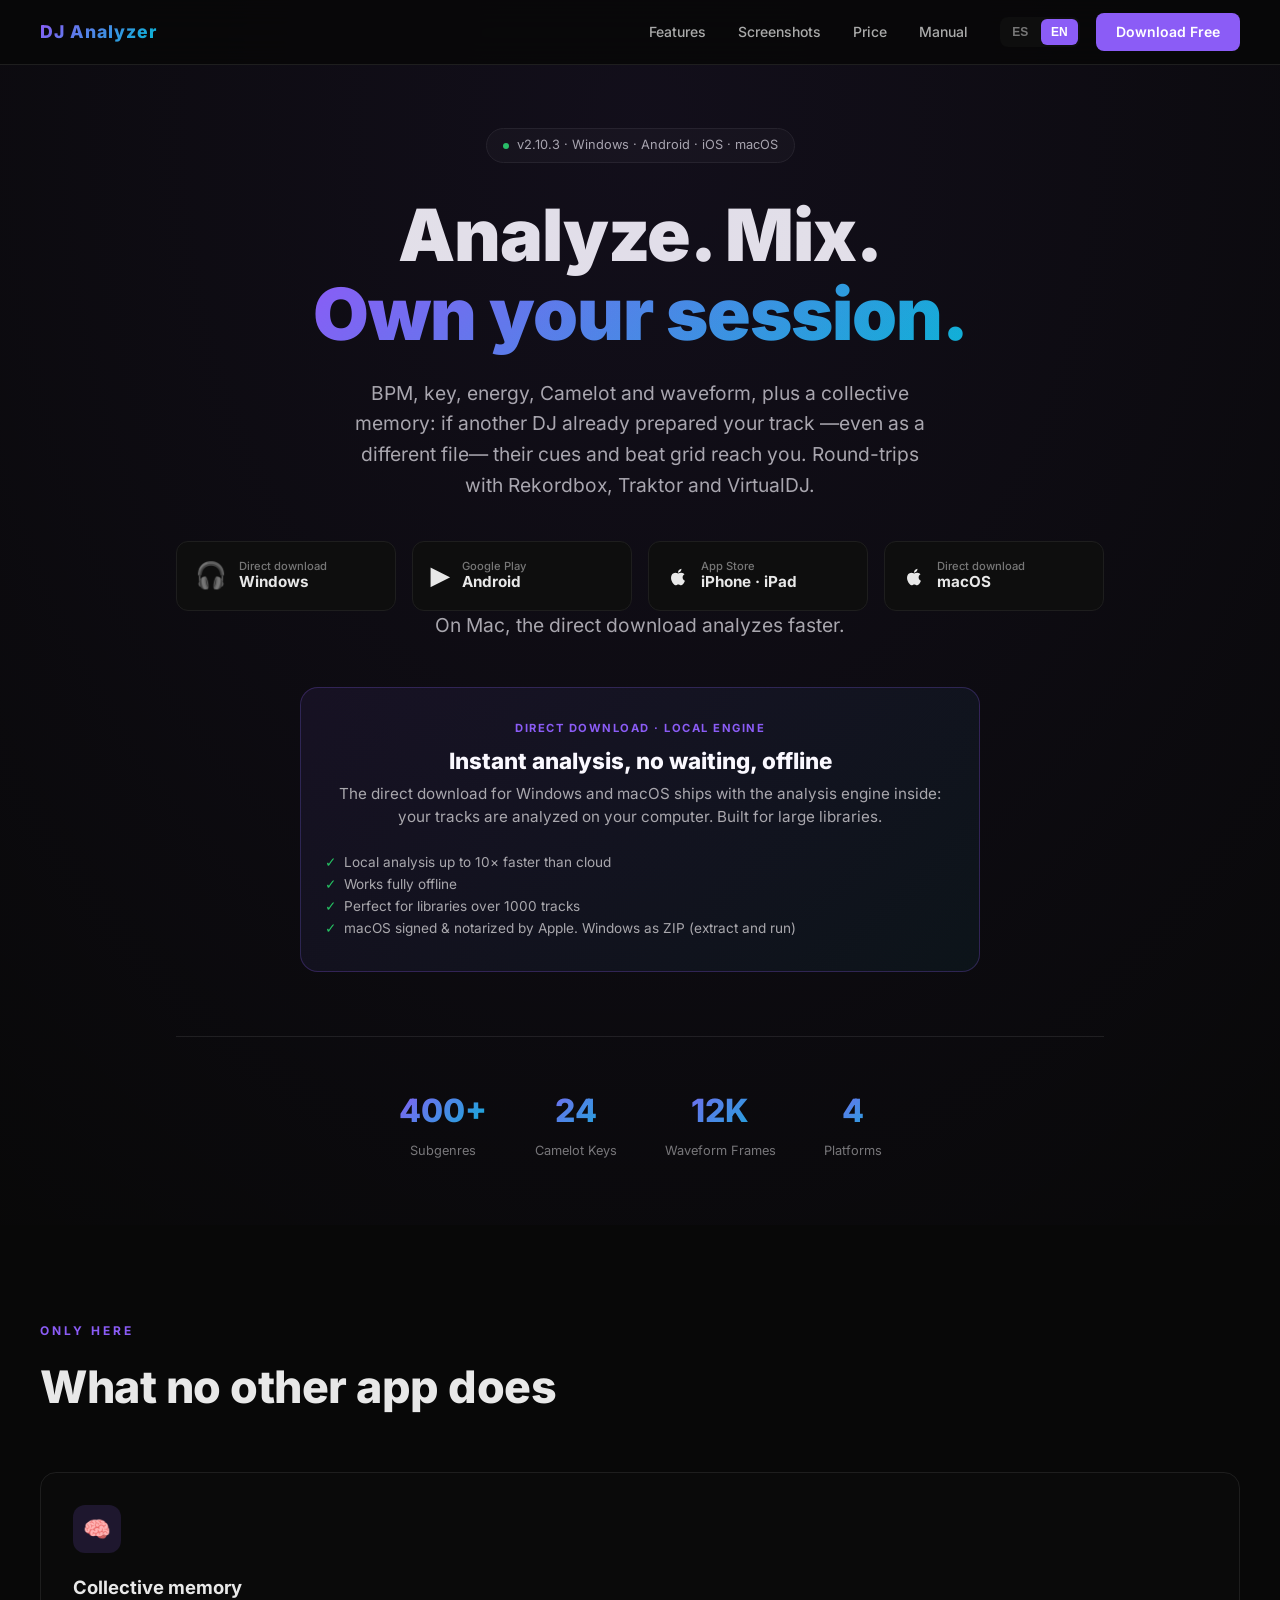
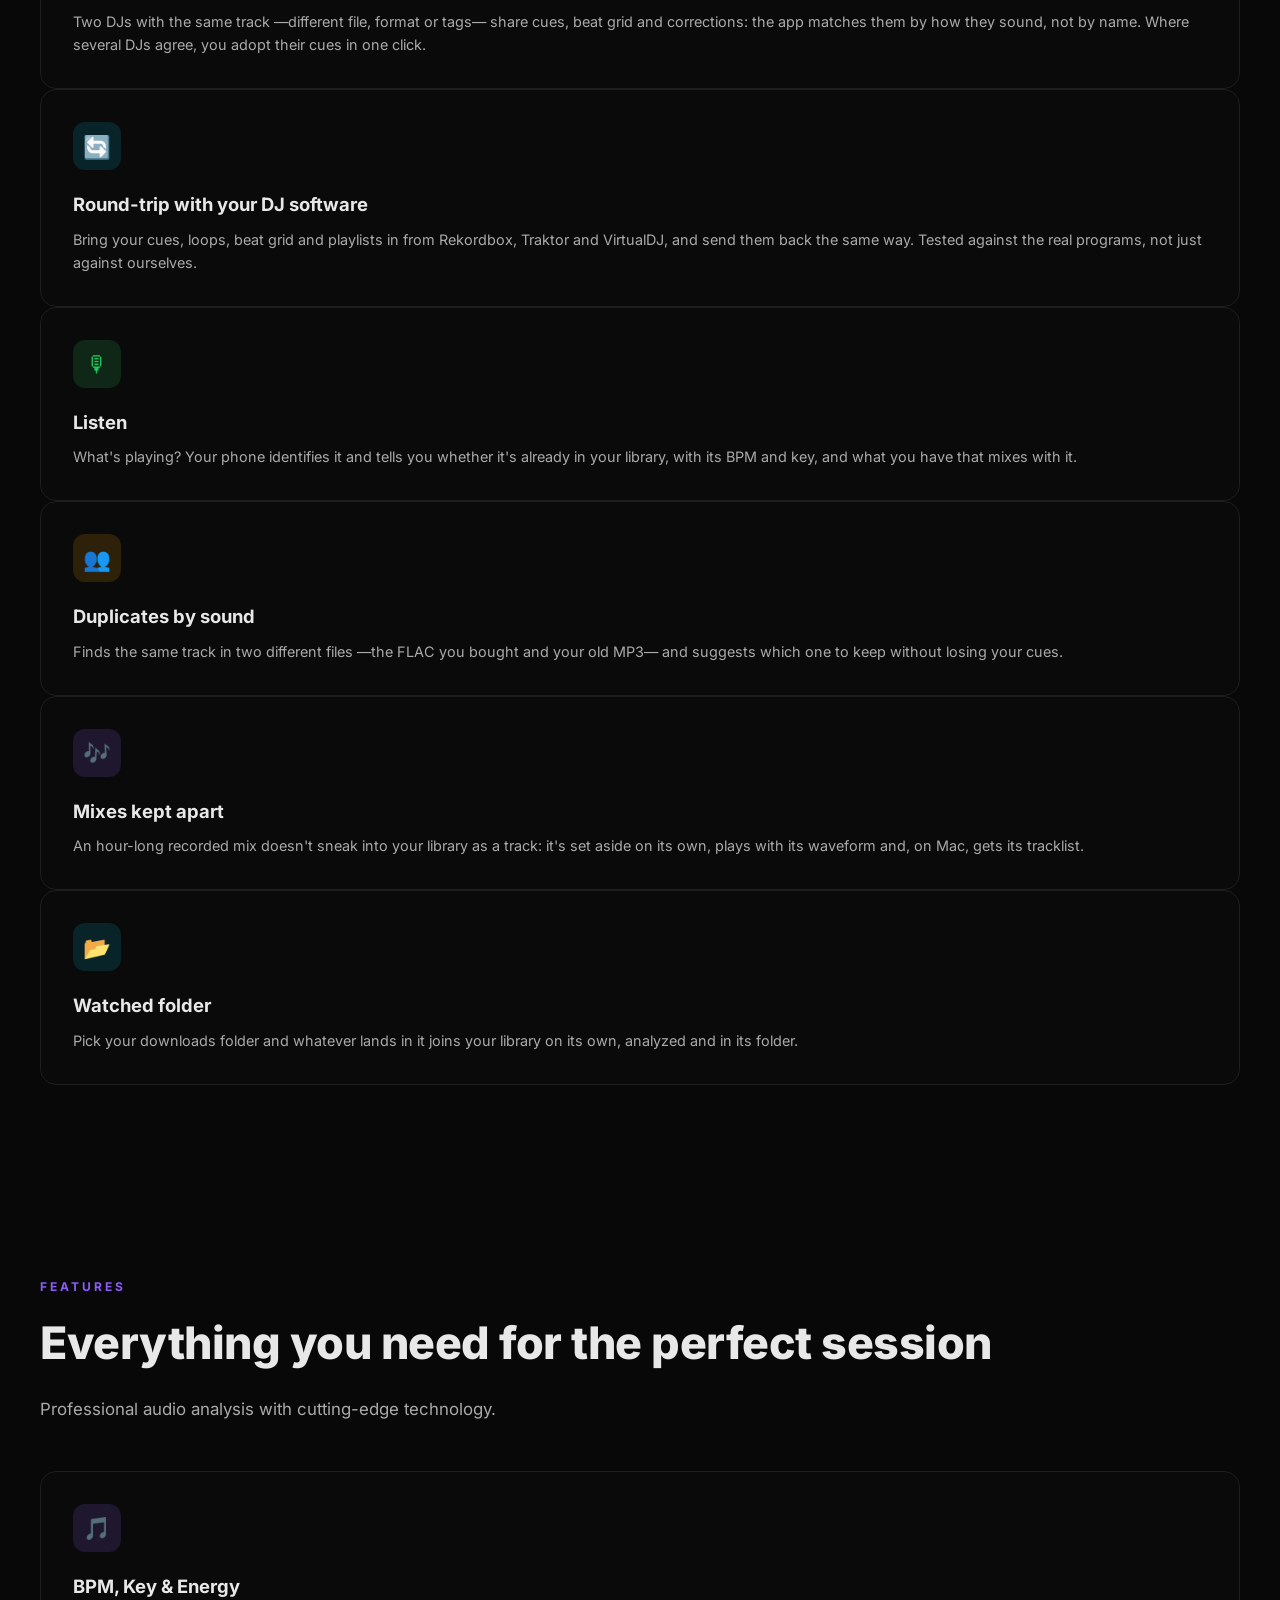
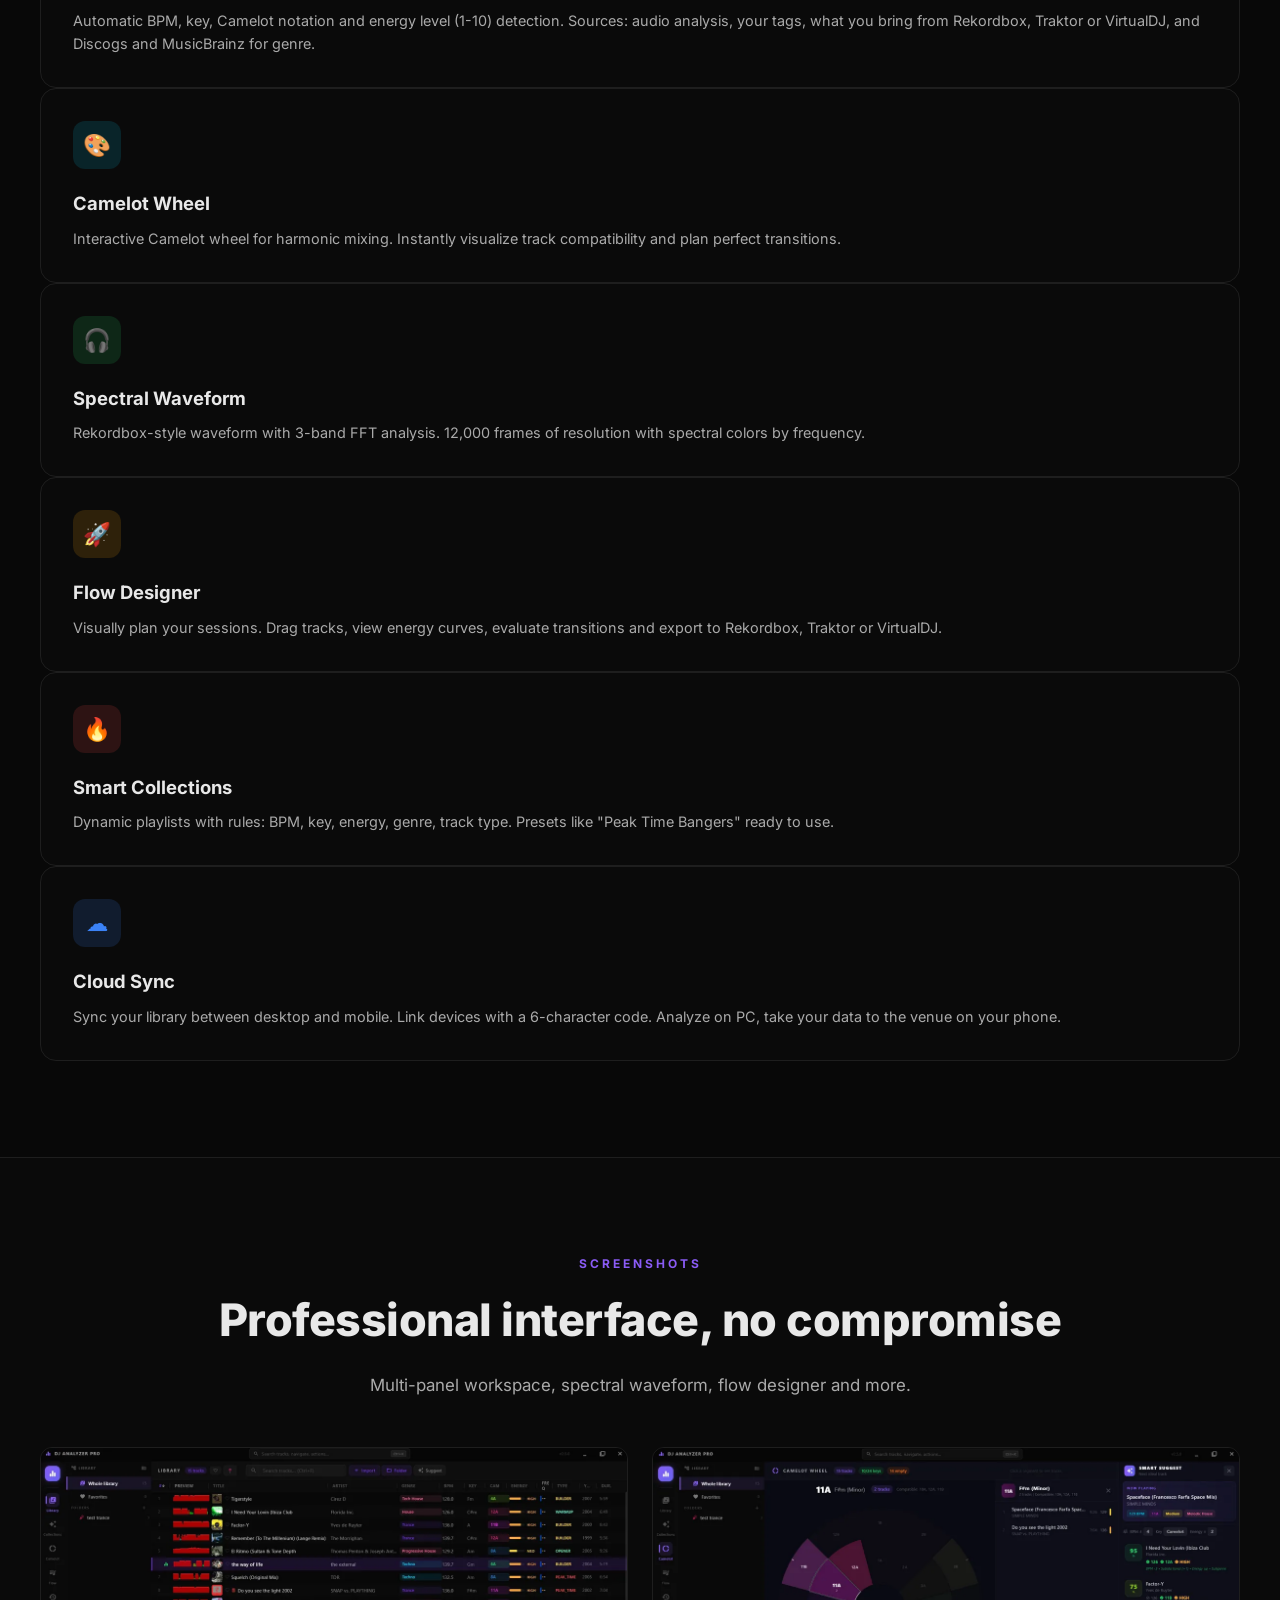
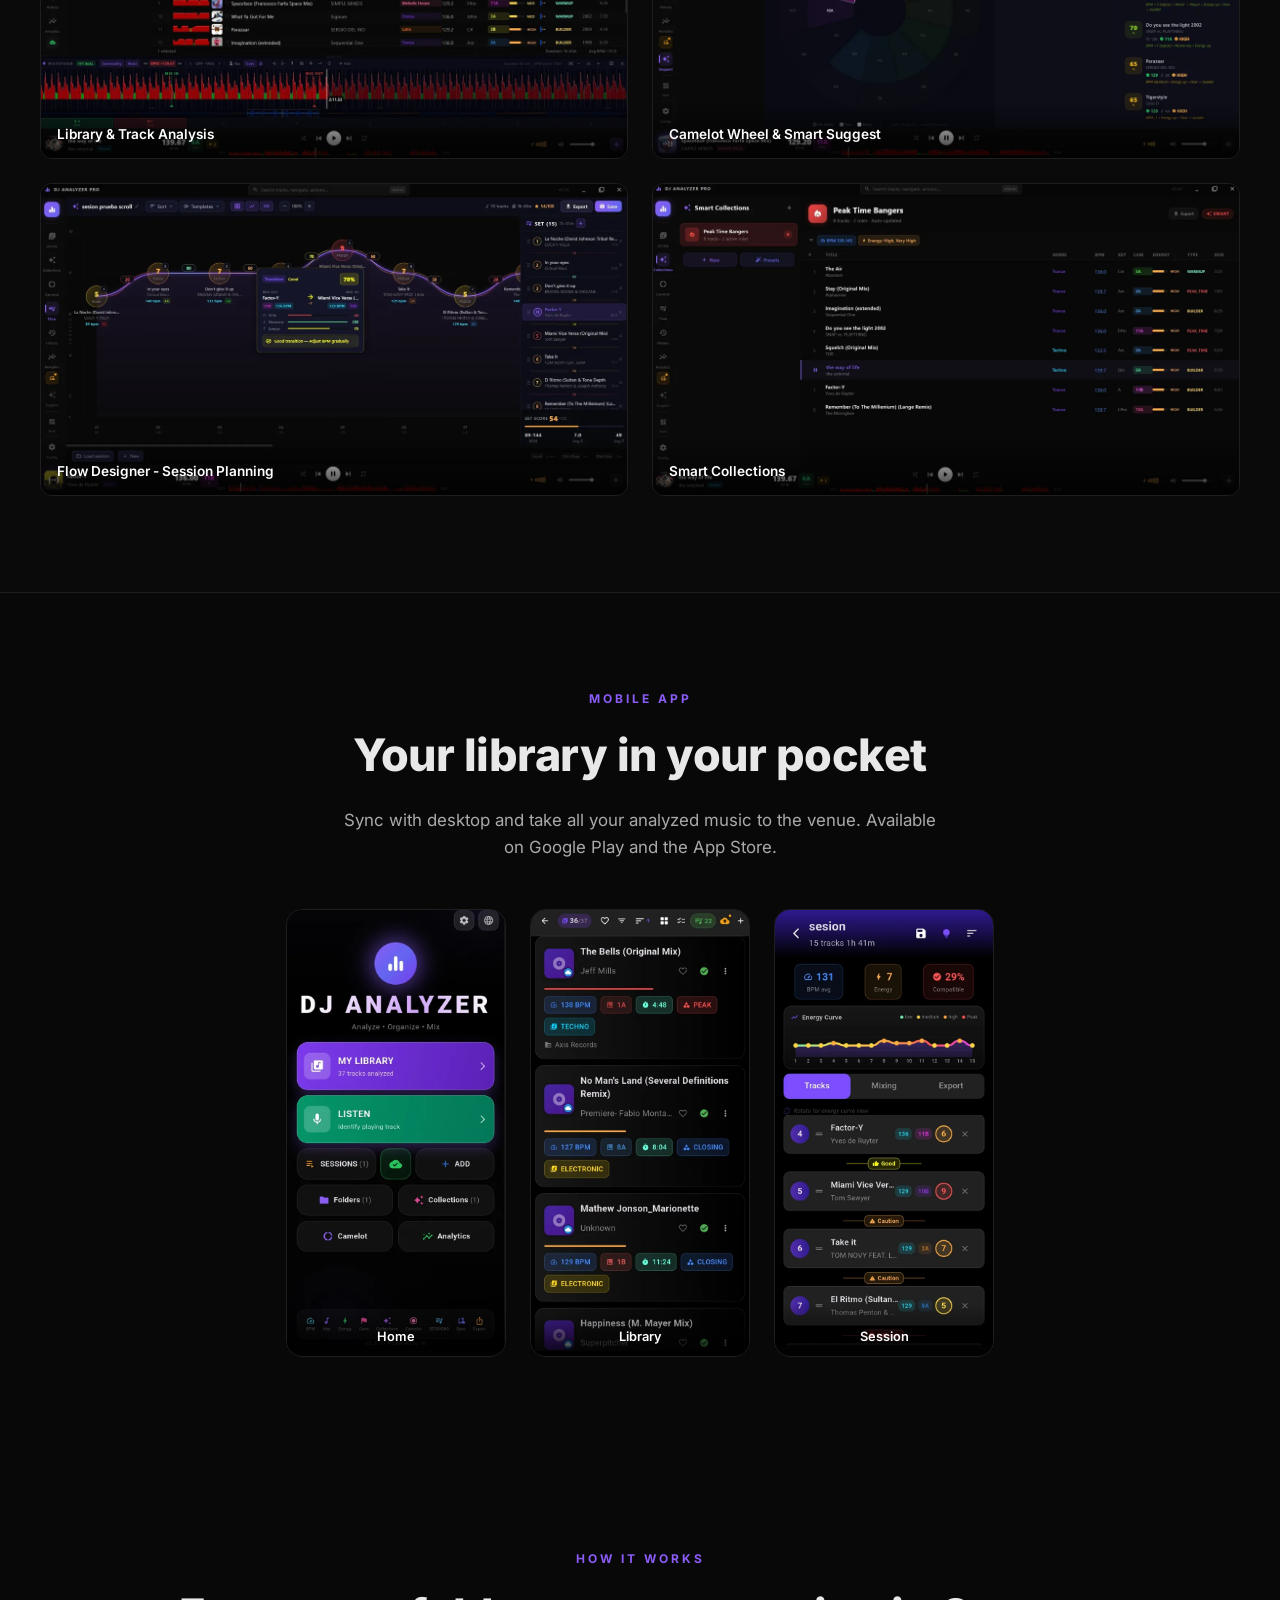
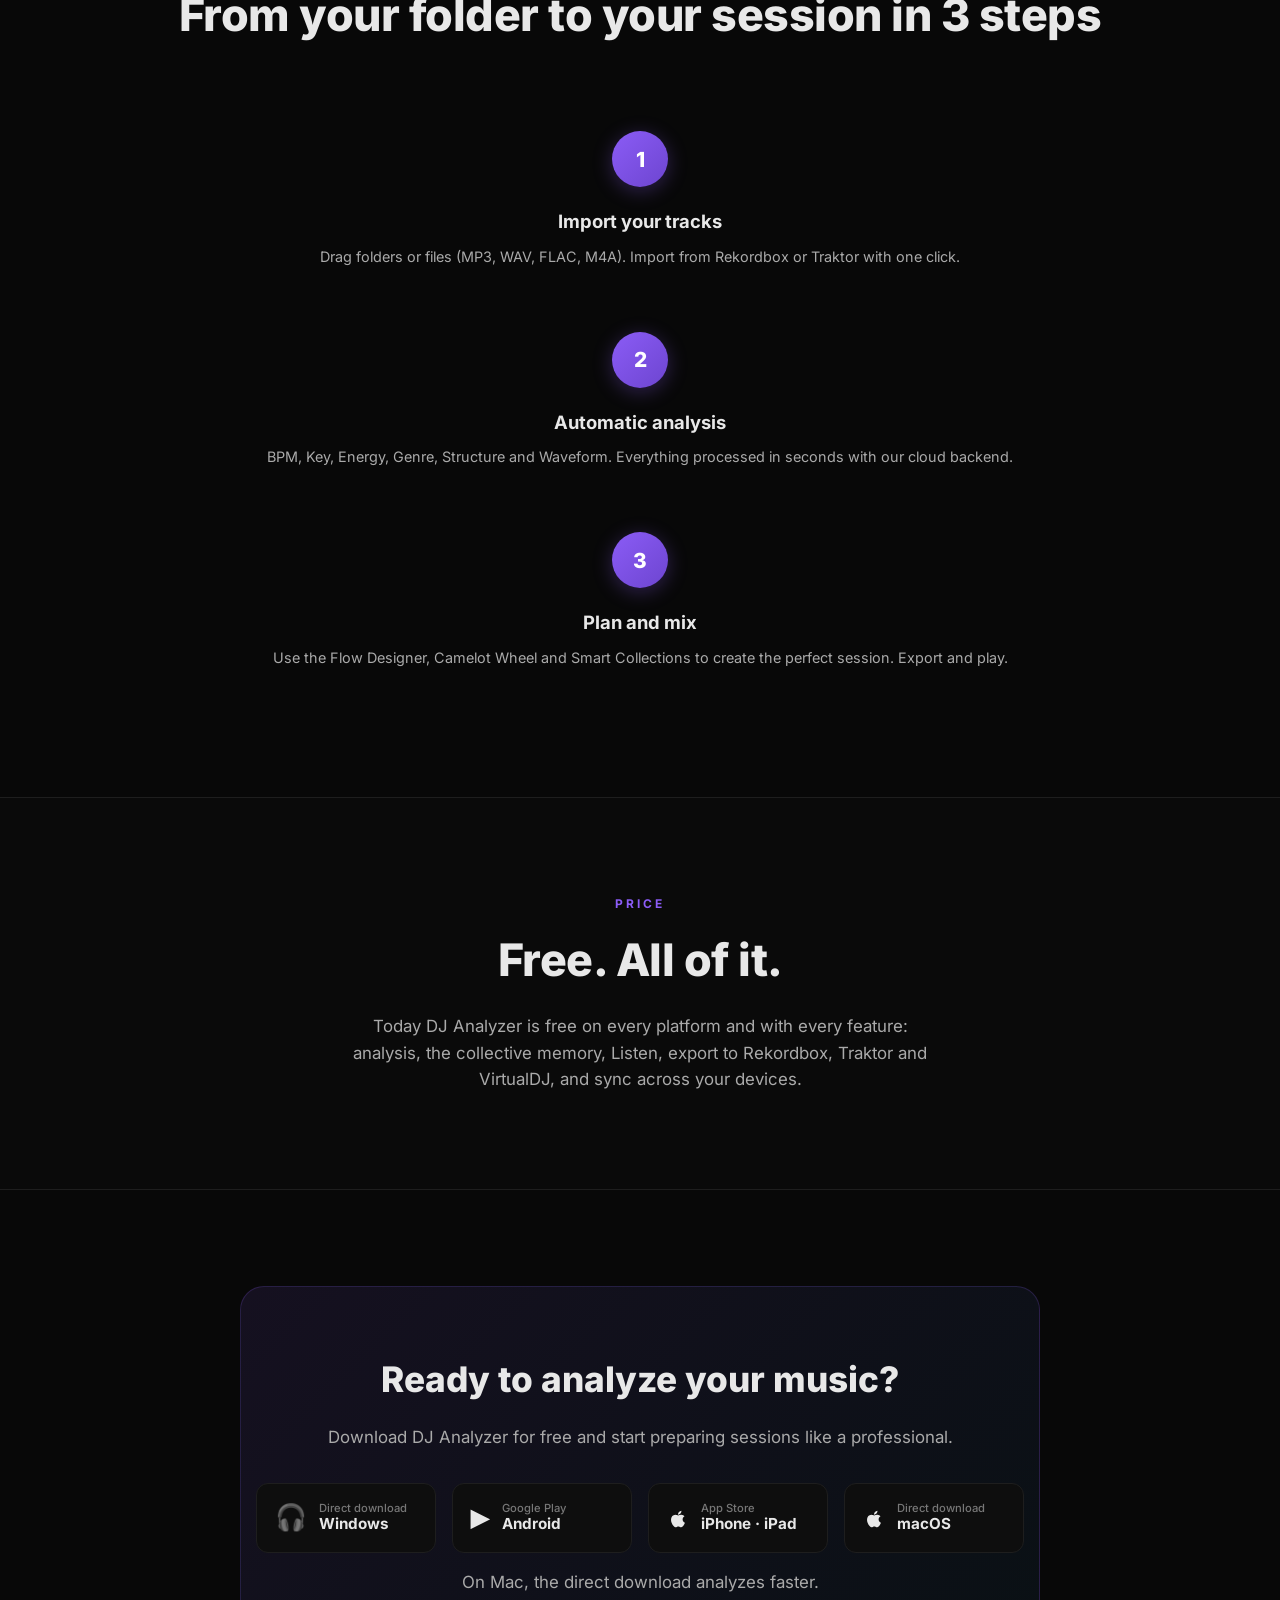
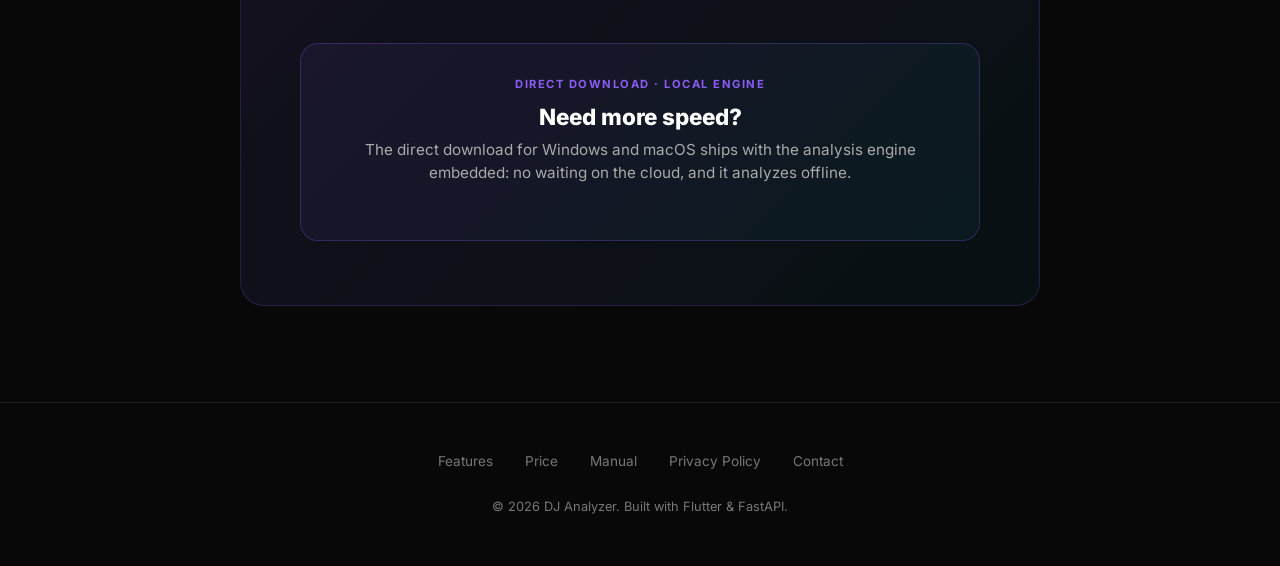
==== commit 88cafee4: "Web: sin precio hasta que exista (auditoría W1) La tabla Free/Pro 4,99 €/mes anunciaba un reparto po" ====
--- a/index.html
+++ b/index.html
@@ -182,23 +182,7 @@
 .step h3{font-size:1.15rem;font-weight:700;margin-bottom:.5rem}
 .step p{color:var(--text2);font-size:.9rem}
 
-/* PRICING */
-.pricing-grid{display:grid;grid-template-columns:repeat(auto-fit,minmax(300px,1fr));gap:2rem;margin-top:3rem;max-width:800px;margin-left:auto;margin-right:auto}
-.price-card{background:var(--bg2);border:1px solid var(--border);border-radius:16px;padding:2.5rem;position:relative}
-.price-card.featured{border-color:var(--purple);box-shadow:0 0 40px rgba(139,92,246,.15)}
-.price-card.featured::before{content:'POPULAR';position:absolute;top:-12px;left:50%;transform:translateX(-50%);background:linear-gradient(135deg,var(--purple),var(--cyan));color:#fff;font-size:.7rem;font-weight:700;padding:.3rem 1rem;border-radius:100px;letter-spacing:1px}
-.price-name{font-size:1rem;font-weight:600;color:var(--text2);margin-bottom:.5rem}
-.price-amount{font-size:2.5rem;font-weight:900;margin-bottom:.25rem}
-.price-amount span{font-size:1rem;font-weight:500;color:var(--text3)}
-.price-desc{color:var(--text3);font-size:.85rem;margin-bottom:2rem}
-.price-features{list-style:none;margin-bottom:2rem}
-.price-features li{padding:.5rem 0;font-size:.9rem;color:var(--text2);display:flex;align-items:center;gap:.5rem}
 .check{color:var(--green);font-weight:700}
-.price-btn{display:block;width:100%;padding:.85rem;border-radius:12px;font-size:.95rem;font-weight:600;border:none;cursor:pointer;text-align:center;transition:all .25s}
-.price-btn-primary{background:var(--purple);color:#fff}
-.price-btn-primary:hover{background:var(--purple-light);color:#fff}
-.price-btn-secondary{background:var(--bg3);color:var(--text);border:1px solid var(--border)}
-.price-btn-secondary:hover{border-color:var(--purple);color:#fff}
 
 /* CTA */
 .cta-section{text-align:center}
@@ -235,7 +219,7 @@
       <ul class="nav-links">
         <li><a href="#features" data-lang="es">Funciones</a><a href="#features" data-lang="en">Features</a></li>
         <li><a href="#screenshots" data-lang="es">Capturas</a><a href="#screenshots" data-lang="en">Screenshots</a></li>
-        <li><a href="#pricing" data-lang="es">Precios</a><a href="#pricing" data-lang="en">Pricing</a></li>
+        <li><a href="#pricing" data-lang="es">Precio</a><a href="#pricing" data-lang="en">Price</a></li>
         <li><a href="manual.html">Manual</a></li>
       </ul>
       <div class="lang-toggle" role="group" aria-label="Idioma / Language">
@@ -622,79 +606,17 @@
   </div>
 </section>
 
-<!-- PRICING -->
+<!-- PRECIO (W1, 2026-11-13): hubo una tabla «Free / Pro 4,99 €/mes» con un
+     reparto por funciones que nadie había decidido (PAYWALL.md dice otra
+     cosa). Hasta que el precio exista, solo esto: hoy es gratis entera. -->
 <section id="pricing" style="background:var(--bg2);border-top:1px solid var(--border);border-bottom:1px solid var(--border)">
   <div class="container" style="text-align:center">
-    <div class="section-label" data-lang="es">Precios</div>
-    <div class="section-label" data-lang="en">Pricing</div>
-    <div class="section-title" data-lang="es">Empieza gratis, crece cuando quieras</div>
-    <div class="section-title" data-lang="en">Start free, upgrade when you're ready</div>
-    <p class="section-desc" style="margin:0 auto" data-lang="es">Sin trucos. Sin límites artificiales.</p>
-    <p class="section-desc" style="margin:0 auto" data-lang="en">No tricks. No artificial limits.</p>
-
-    <!-- ES pricing -->
-    <div class="pricing-grid" data-lang="es">
-      <div class="price-card">
-        <div class="price-name">Free</div>
-        <div class="price-amount">0 &euro;</div>
-        <div class="price-desc">Para siempre</div>
-        <ul class="price-features">
-          <li><span class="check">&#10003;</span> Análisis BPM, Key, Energy</li>
-          <li><span class="check">&#10003;</span> Camelot Wheel</li>
-          <li><span class="check">&#10003;</span> Smart Collections</li>
-          <li><span class="check">&#10003;</span> Waveform espectral</li>
-          <li><span class="check">&#10003;</span> Import/Export básico</li>
-          <li><span class="check">&#10003;</span> Cloud Sync (1 dispositivo)</li>
-        </ul>
-        <a href="#download" class="price-btn price-btn-secondary">Descargar Gratis</a>
-      </div>
-      <div class="price-card featured">
-        <div class="price-name">Pro</div>
-        <div class="price-amount">4.99 &euro; <span>/ mes</span></div>
-        <div class="price-desc">Para DJs profesionales</div>
-        <ul class="price-features">
-          <li><span class="check">&#10003;</span> Todo lo de Free</li>
-          <li><span class="check">&#10003;</span> Flow Designer completo</li>
-          <li><span class="check">&#10003;</span> Export Rekordbox / Traktor / VirtualDJ</li>
-          <li><span class="check">&#10003;</span> Analytics avanzados</li>
-          <li><span class="check">&#10003;</span> Cloud Sync ilimitado</li>
-          <li><span class="check">&#10003;</span> Soporte prioritario</li>
-        </ul>
-        <a href="#download" class="price-btn price-btn-primary">Próximamente</a>
-      </div>
-    </div>
-
-    <!-- EN pricing -->
-    <div class="pricing-grid" data-lang="en">
-      <div class="price-card">
-        <div class="price-name">Free</div>
-        <div class="price-amount">0 &euro;</div>
-        <div class="price-desc">Forever</div>
-        <ul class="price-features">
-          <li><span class="check">&#10003;</span> BPM, Key, Energy analysis</li>
-          <li><span class="check">&#10003;</span> Camelot Wheel</li>
-          <li><span class="check">&#10003;</span> Smart Collections</li>
-          <li><span class="check">&#10003;</span> Spectral Waveform</li>
-          <li><span class="check">&#10003;</span> Basic Import/Export</li>
-          <li><span class="check">&#10003;</span> Cloud Sync (1 device)</li>
-        </ul>
-        <a href="#download" class="price-btn price-btn-secondary">Download Free</a>
-      </div>
-      <div class="price-card featured">
-        <div class="price-name">Pro</div>
-        <div class="price-amount">4.99 &euro; <span>/ month</span></div>
-        <div class="price-desc">For professional DJs</div>
-        <ul class="price-features">
-          <li><span class="check">&#10003;</span> Everything in Free</li>
-          <li><span class="check">&#10003;</span> Full Flow Designer</li>
-          <li><span class="check">&#10003;</span> Export Rekordbox / Traktor / VirtualDJ</li>
-          <li><span class="check">&#10003;</span> Advanced Analytics</li>
-          <li><span class="check">&#10003;</span> Unlimited Cloud Sync</li>
-          <li><span class="check">&#10003;</span> Priority Support</li>
-        </ul>
-        <a href="#download" class="price-btn price-btn-primary">Coming Soon</a>
-      </div>
-    </div>
+    <div class="section-label" data-lang="es">Precio</div>
+    <div class="section-label" data-lang="en">Price</div>
+    <div class="section-title" data-lang="es">Gratis. Entera.</div>
+    <div class="section-title" data-lang="en">Free. All of it.</div>
+    <p class="section-desc" style="margin:0 auto" data-lang="es">Hoy DJ Analyzer es gratis en todas sus plataformas y con todas sus funciones: analizar, la memoria colectiva, Escuchar, exportar a Rekordbox, Traktor y VirtualDJ y sincronizar entre tus aparatos.</p>
+    <p class="section-desc" style="margin:0 auto" data-lang="en">Today DJ Analyzer is free on every platform and with every feature: analysis, the collective memory, Listen, export to Rekordbox, Traktor and VirtualDJ, and sync across your devices.</p>
   </div>
 </section>
 
@@ -765,7 +687,7 @@
   <div class="footer-inner">
     <div class="footer-links">
       <a href="#features">Features</a>
-      <a href="#pricing" data-lang="es">Precios</a><a href="#pricing" data-lang="en">Pricing</a>
+      <a href="#pricing" data-lang="es">Precio</a><a href="#pricing" data-lang="en">Price</a>
       <a href="manual.html">Manual</a>
       <a href="privacy.html">Privacy Policy</a>
       <a href="mailto:djanalyzerpro@gmail.com">Contact</a>
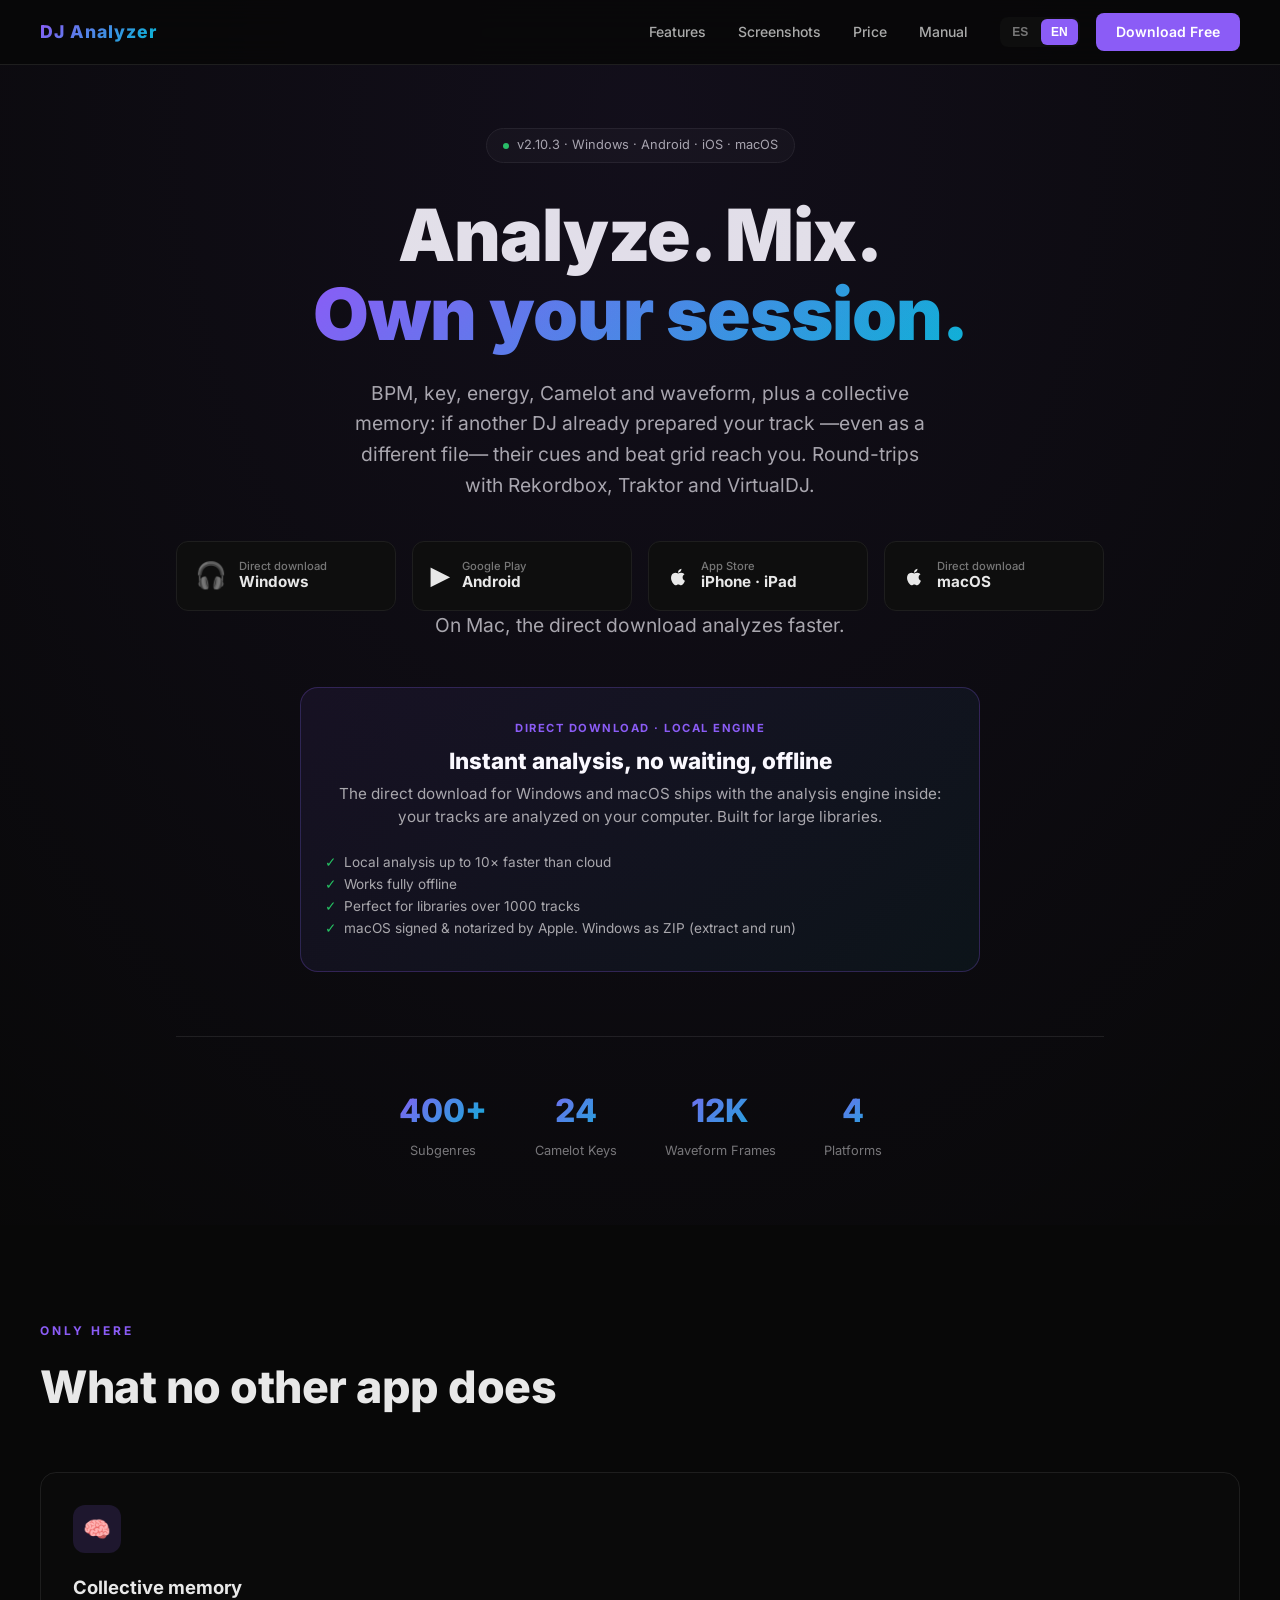
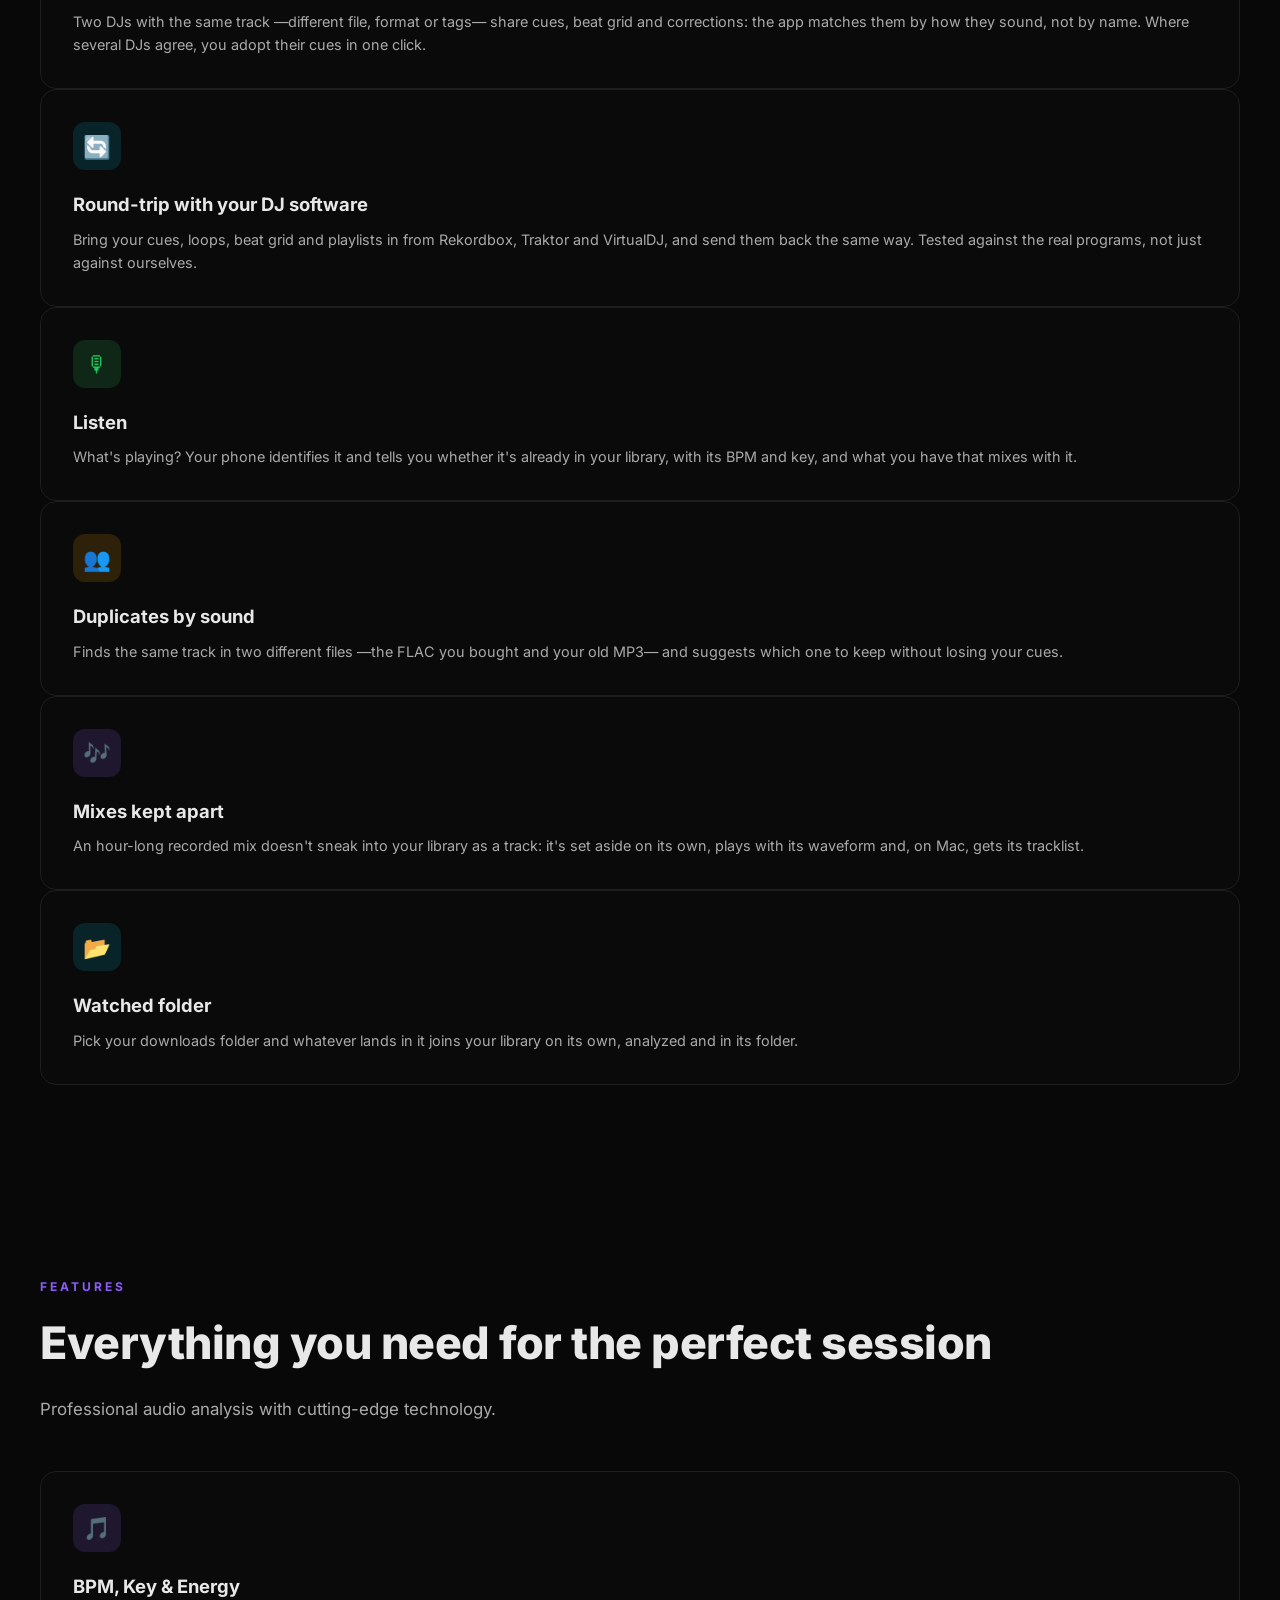
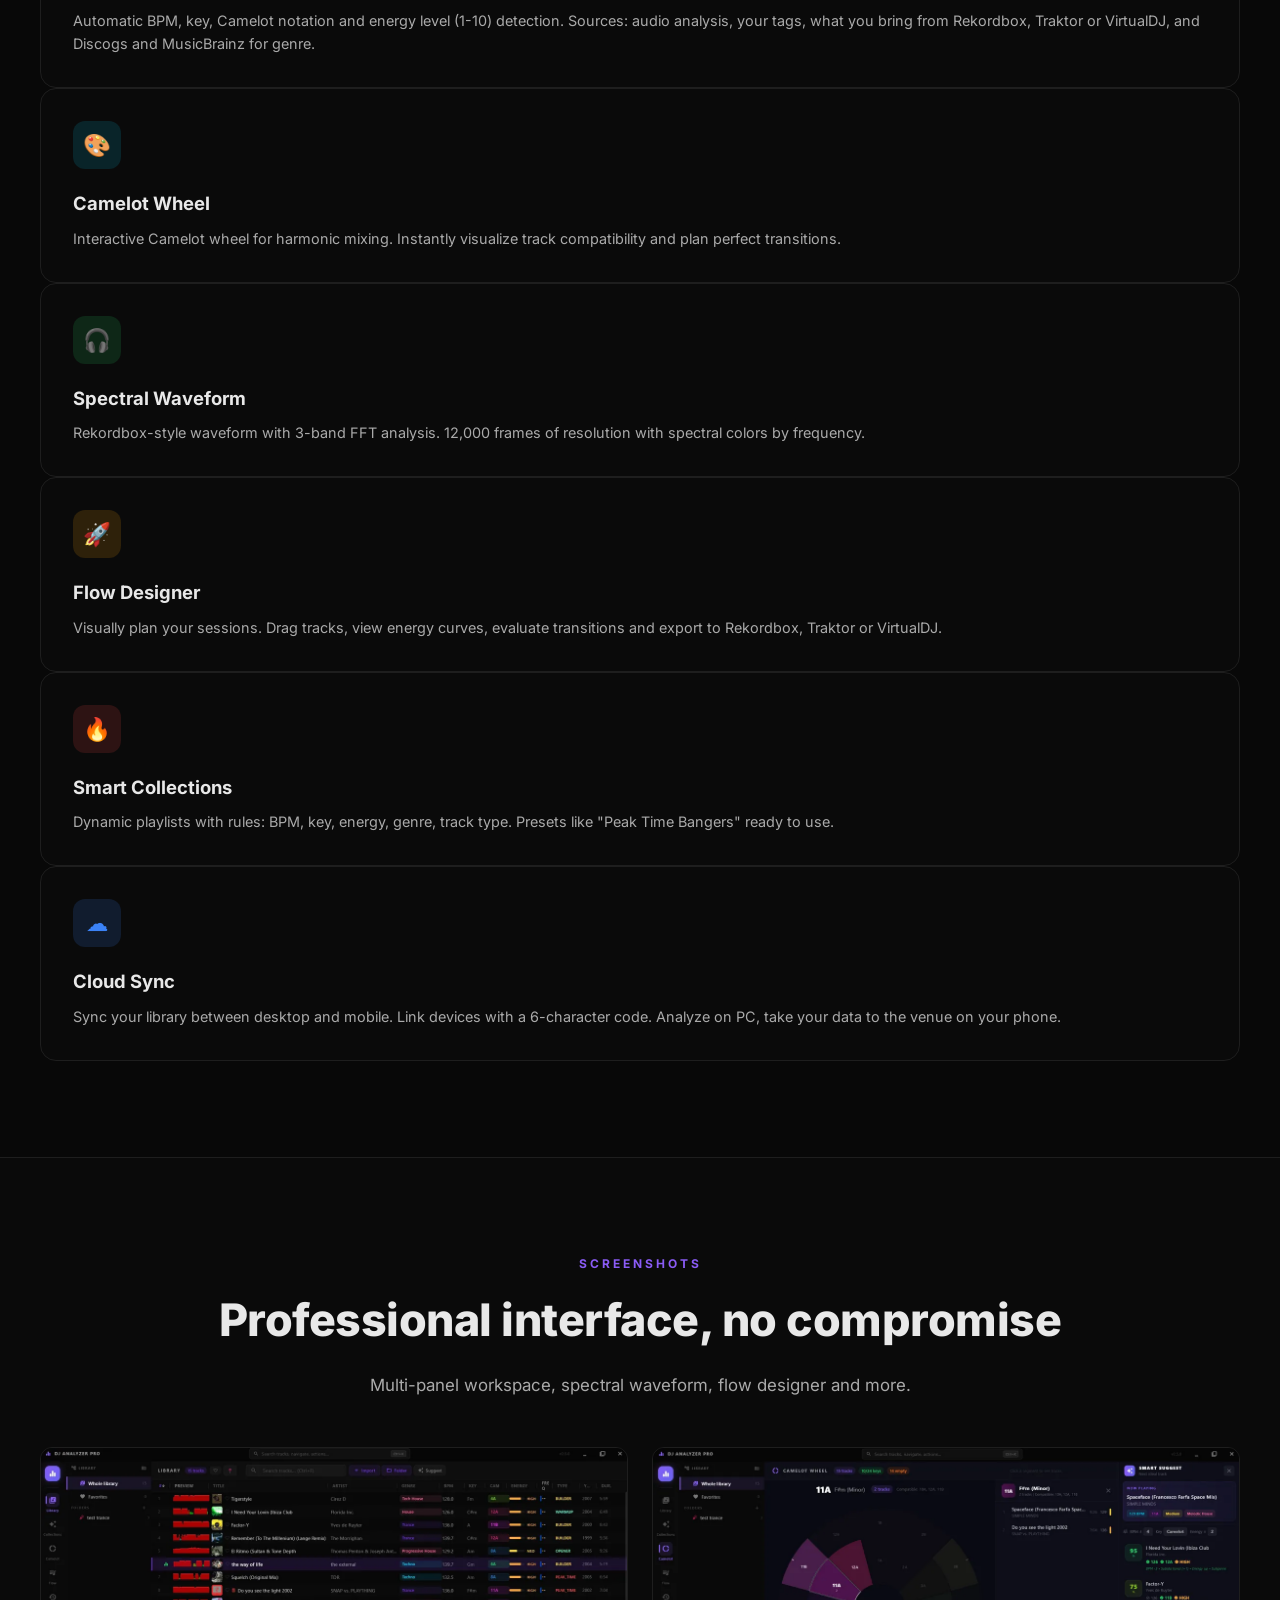
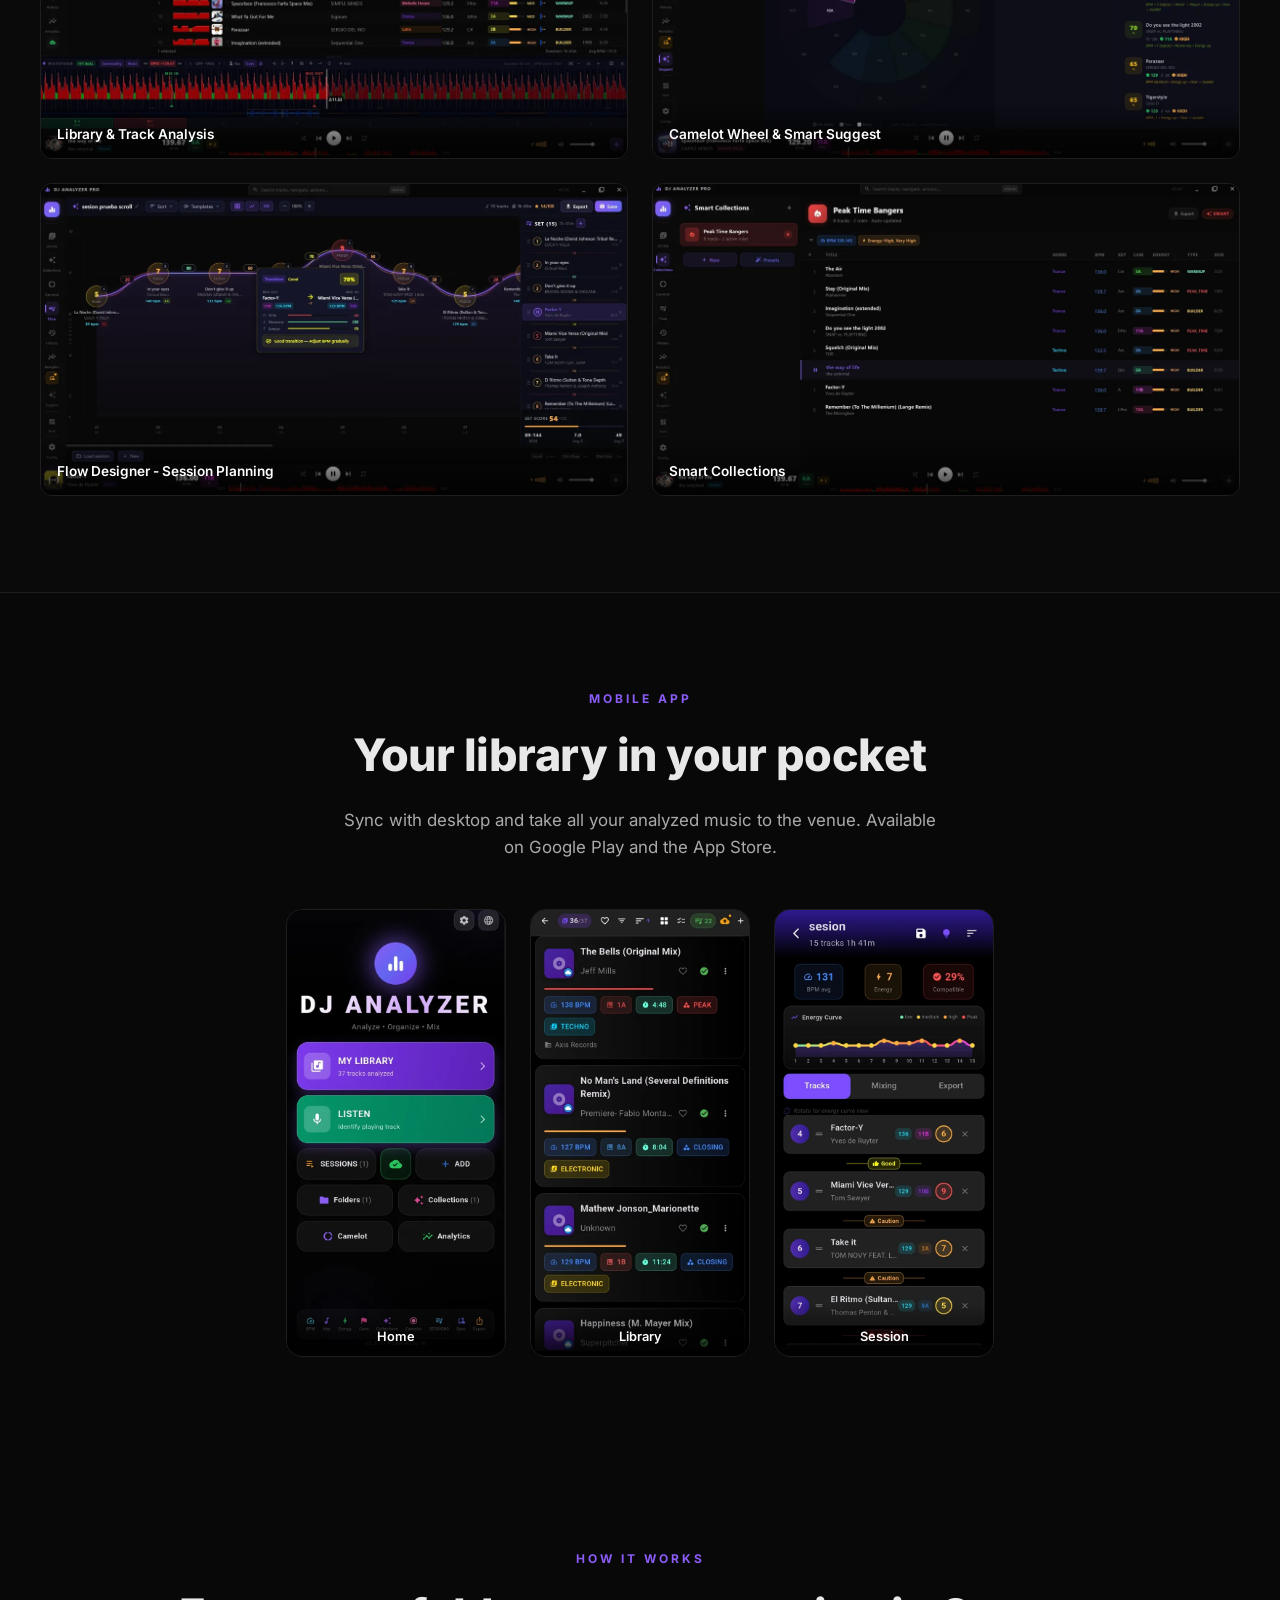
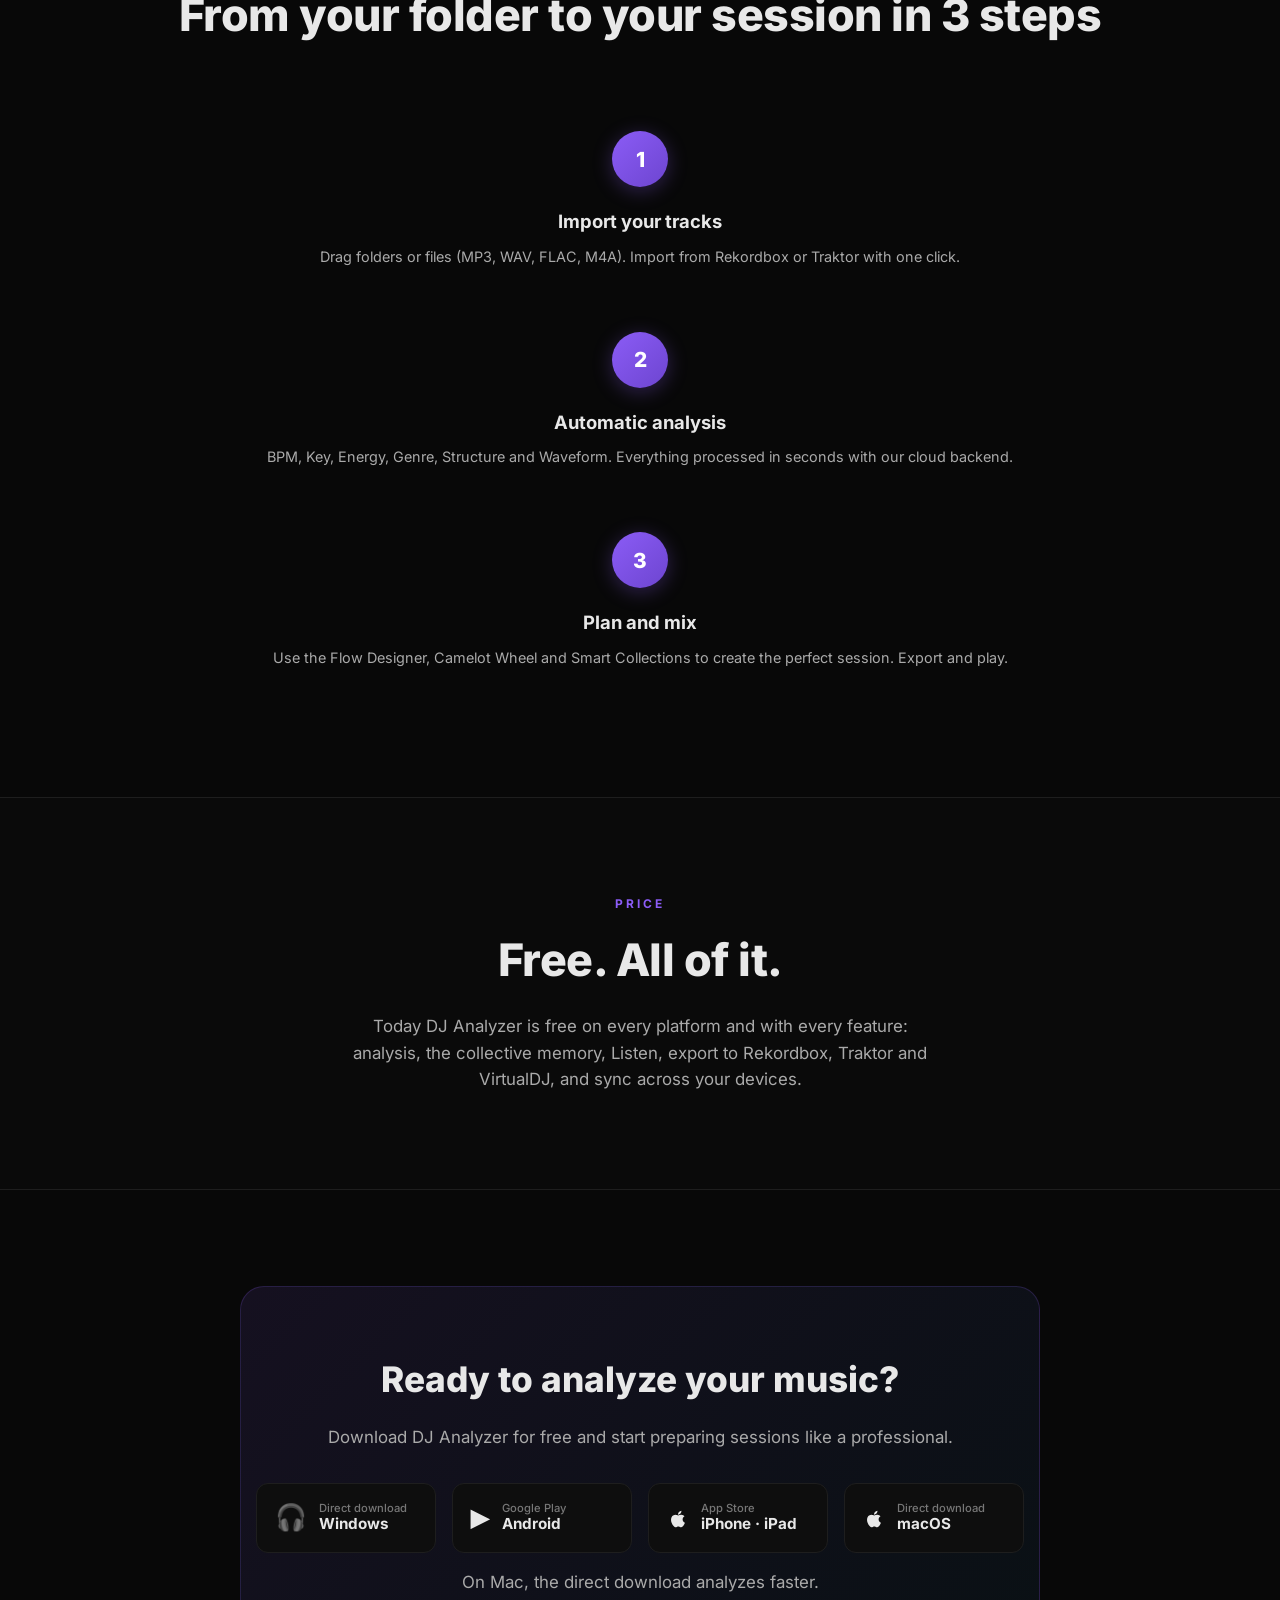
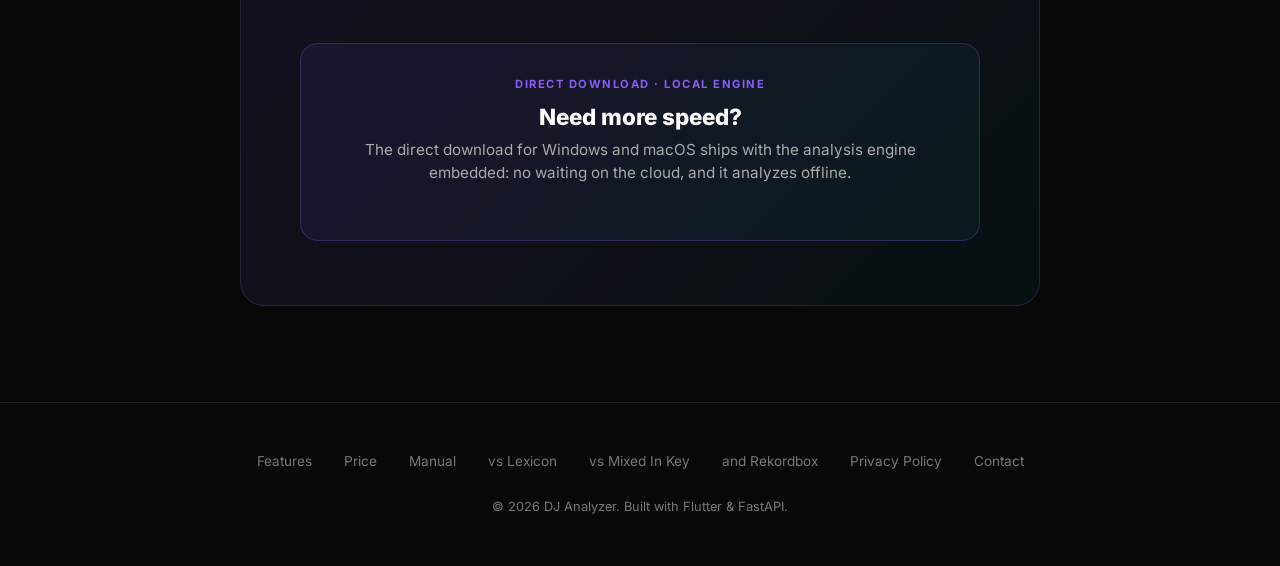
==== commit e399d3b1: "Merge la rama de #98 (privacidad, comparaciones y manual de la 2.11.0) Conflictos resueltos con lo d" ====
--- a/index.html
+++ b/index.html
@@ -689,6 +689,9 @@
       <a href="#features">Features</a>
       <a href="#pricing" data-lang="es">Precio</a><a href="#pricing" data-lang="en">Price</a>
       <a href="manual.html">Manual</a>
+      <a href="vs-lexicon.html">vs Lexicon</a>
+      <a href="vs-mixed-in-key.html">vs Mixed In Key</a>
+      <a href="vs-rekordbox.html" data-lang="es">y Rekordbox</a><a href="vs-rekordbox.html?lang=en" data-lang="en">and Rekordbox</a>
       <a href="privacy.html">Privacy Policy</a>
       <a href="mailto:djanalyzerpro@gmail.com">Contact</a>
     </div>
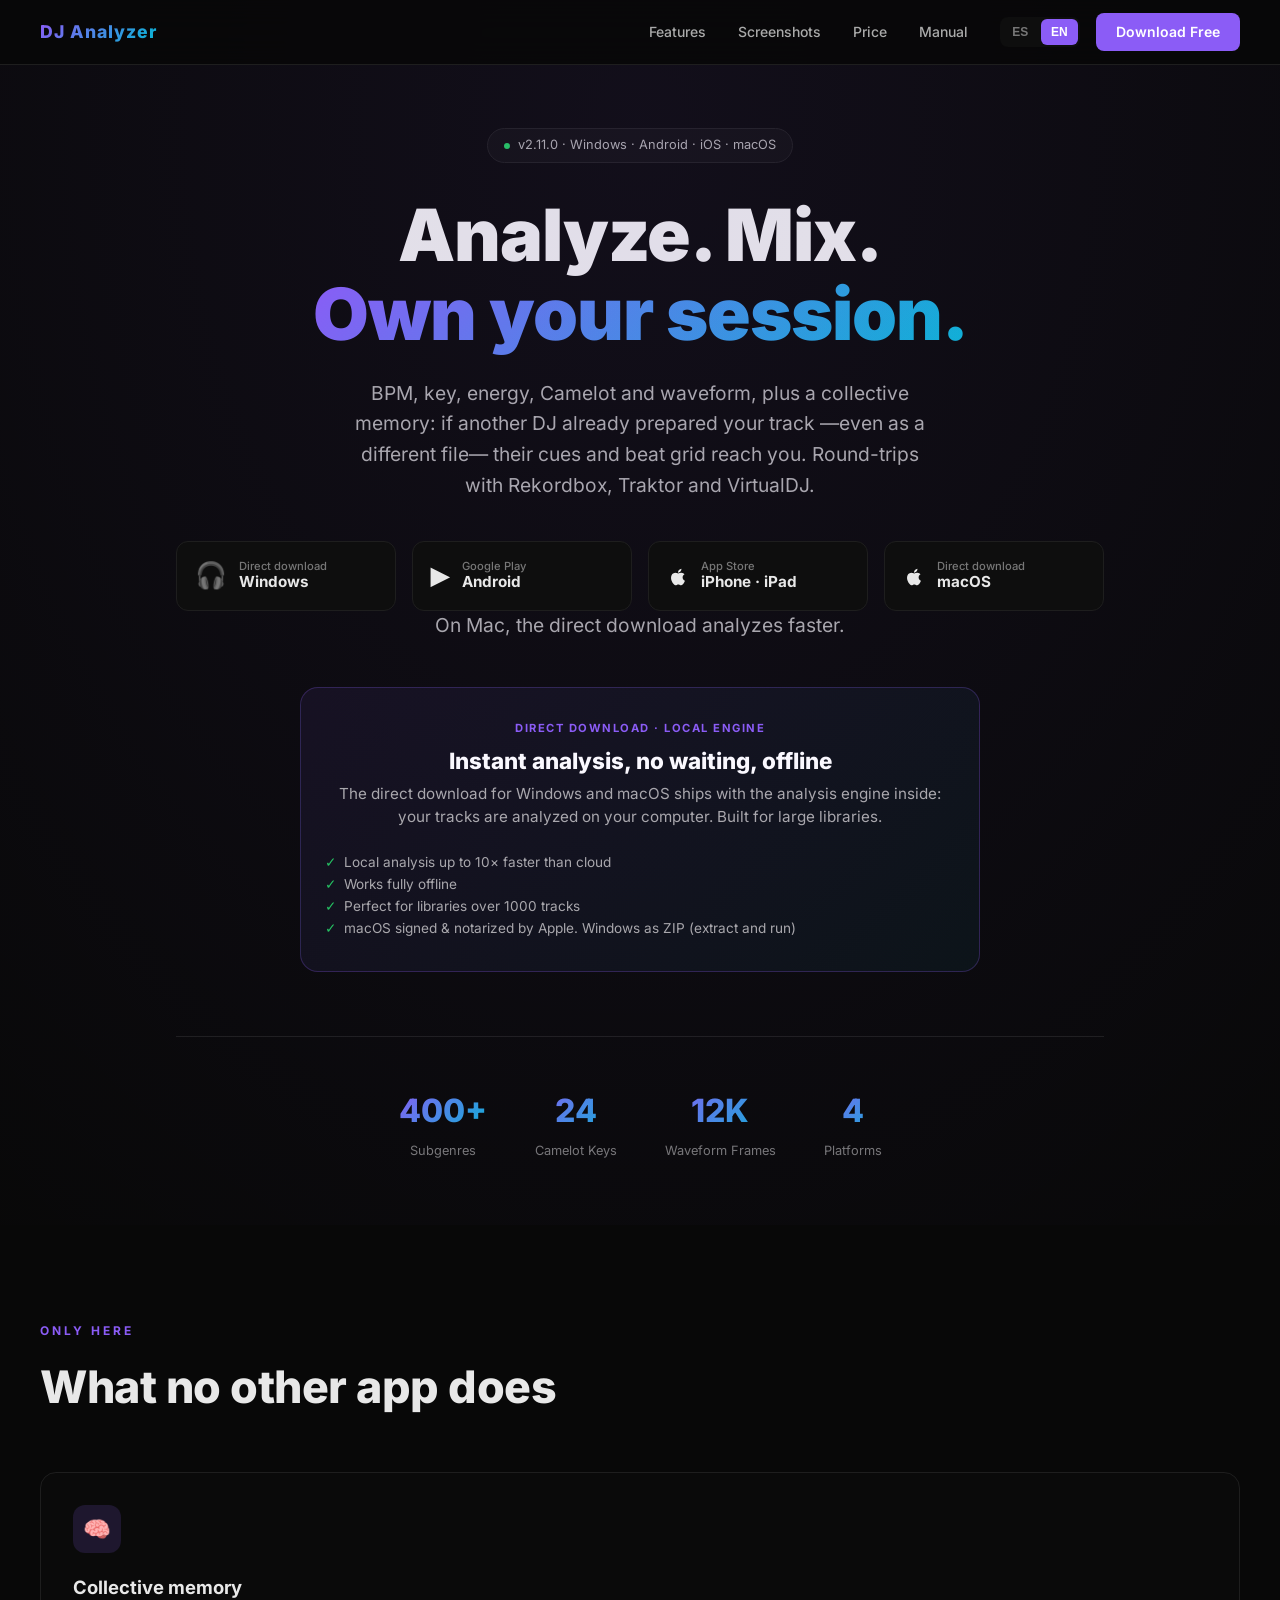
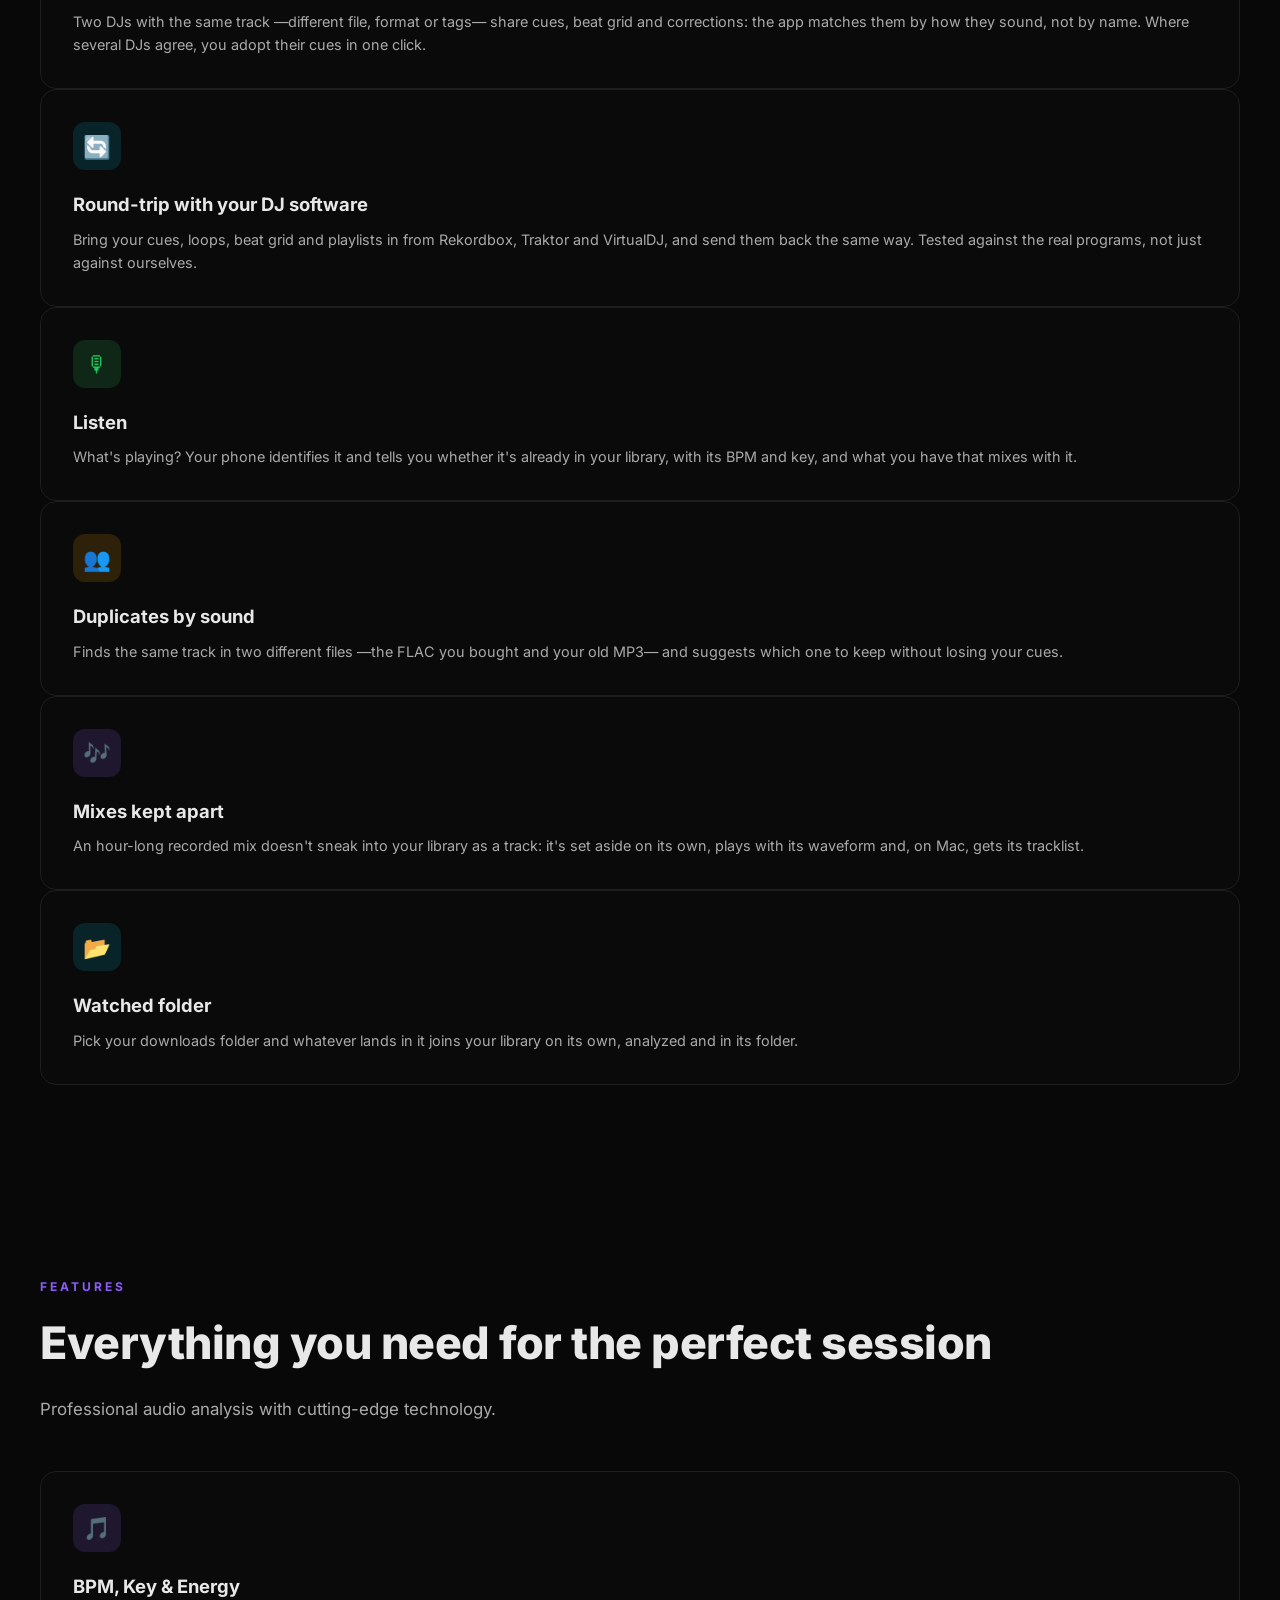
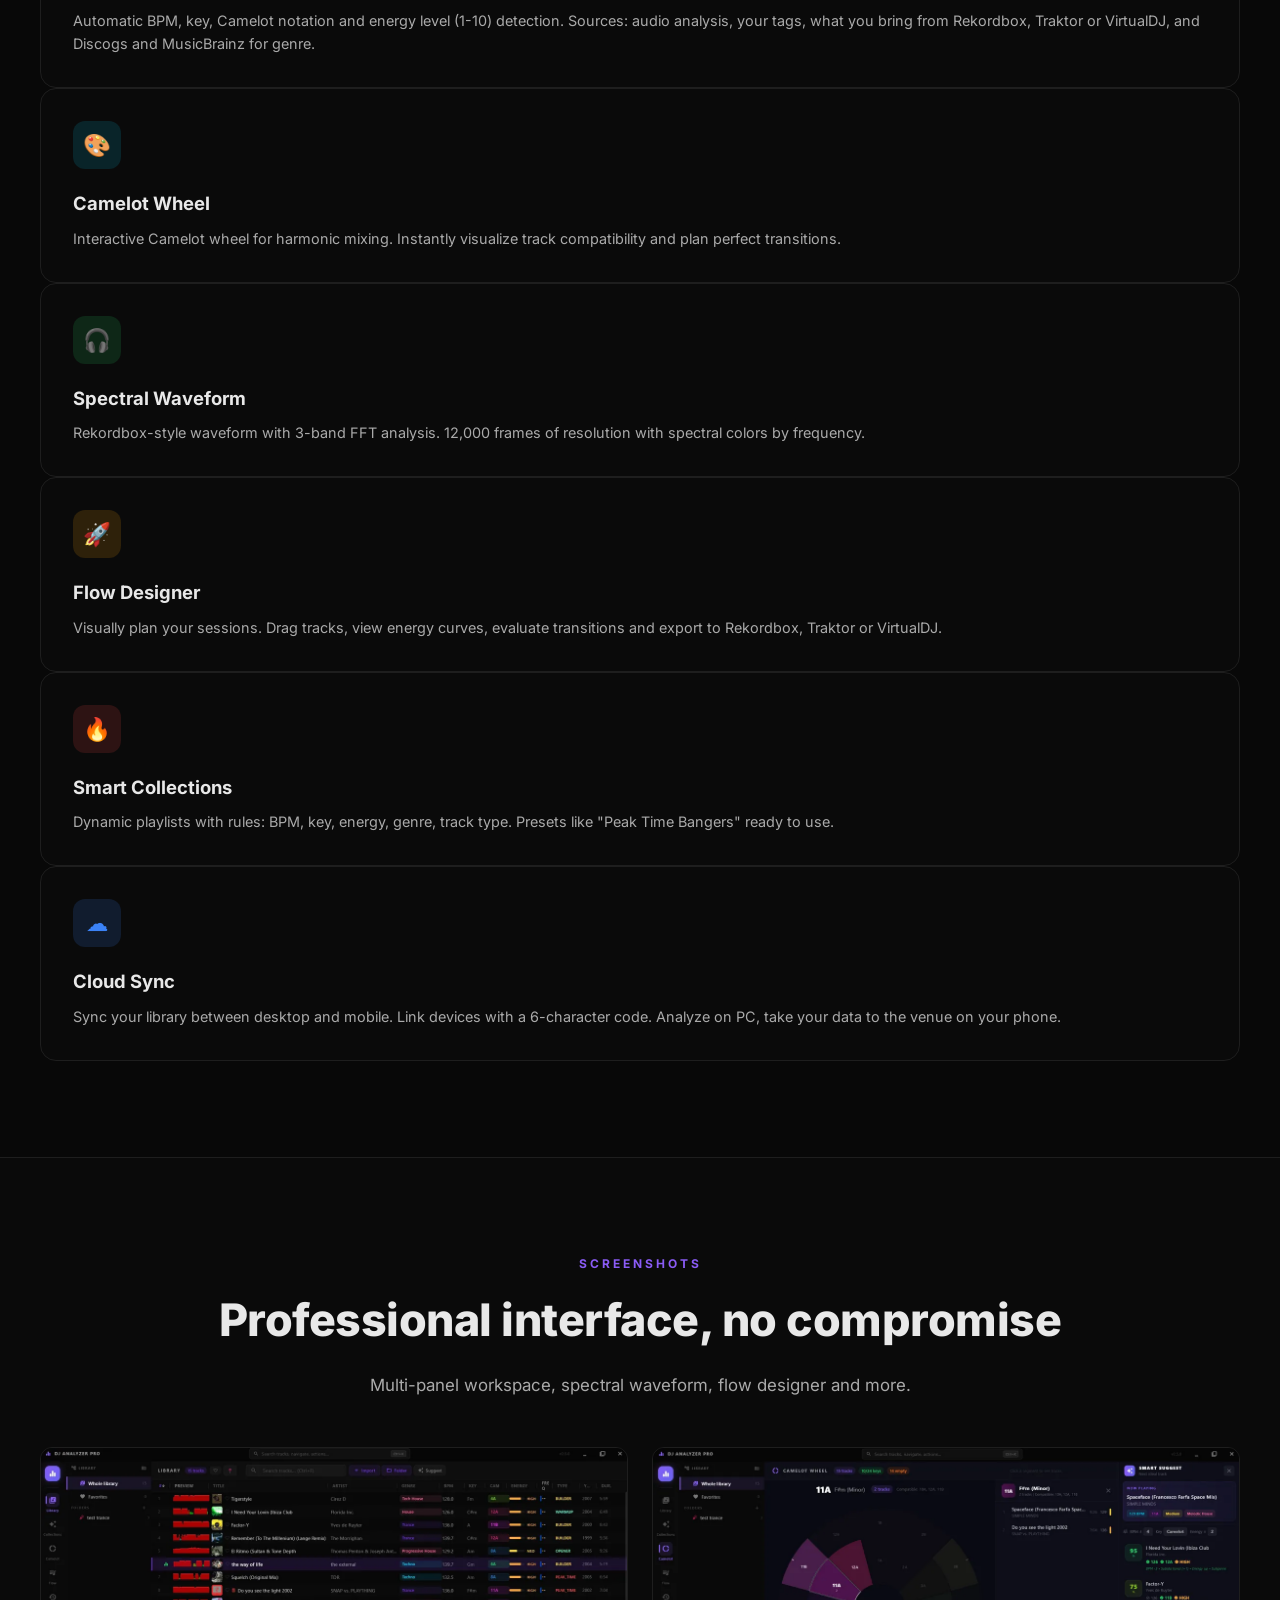
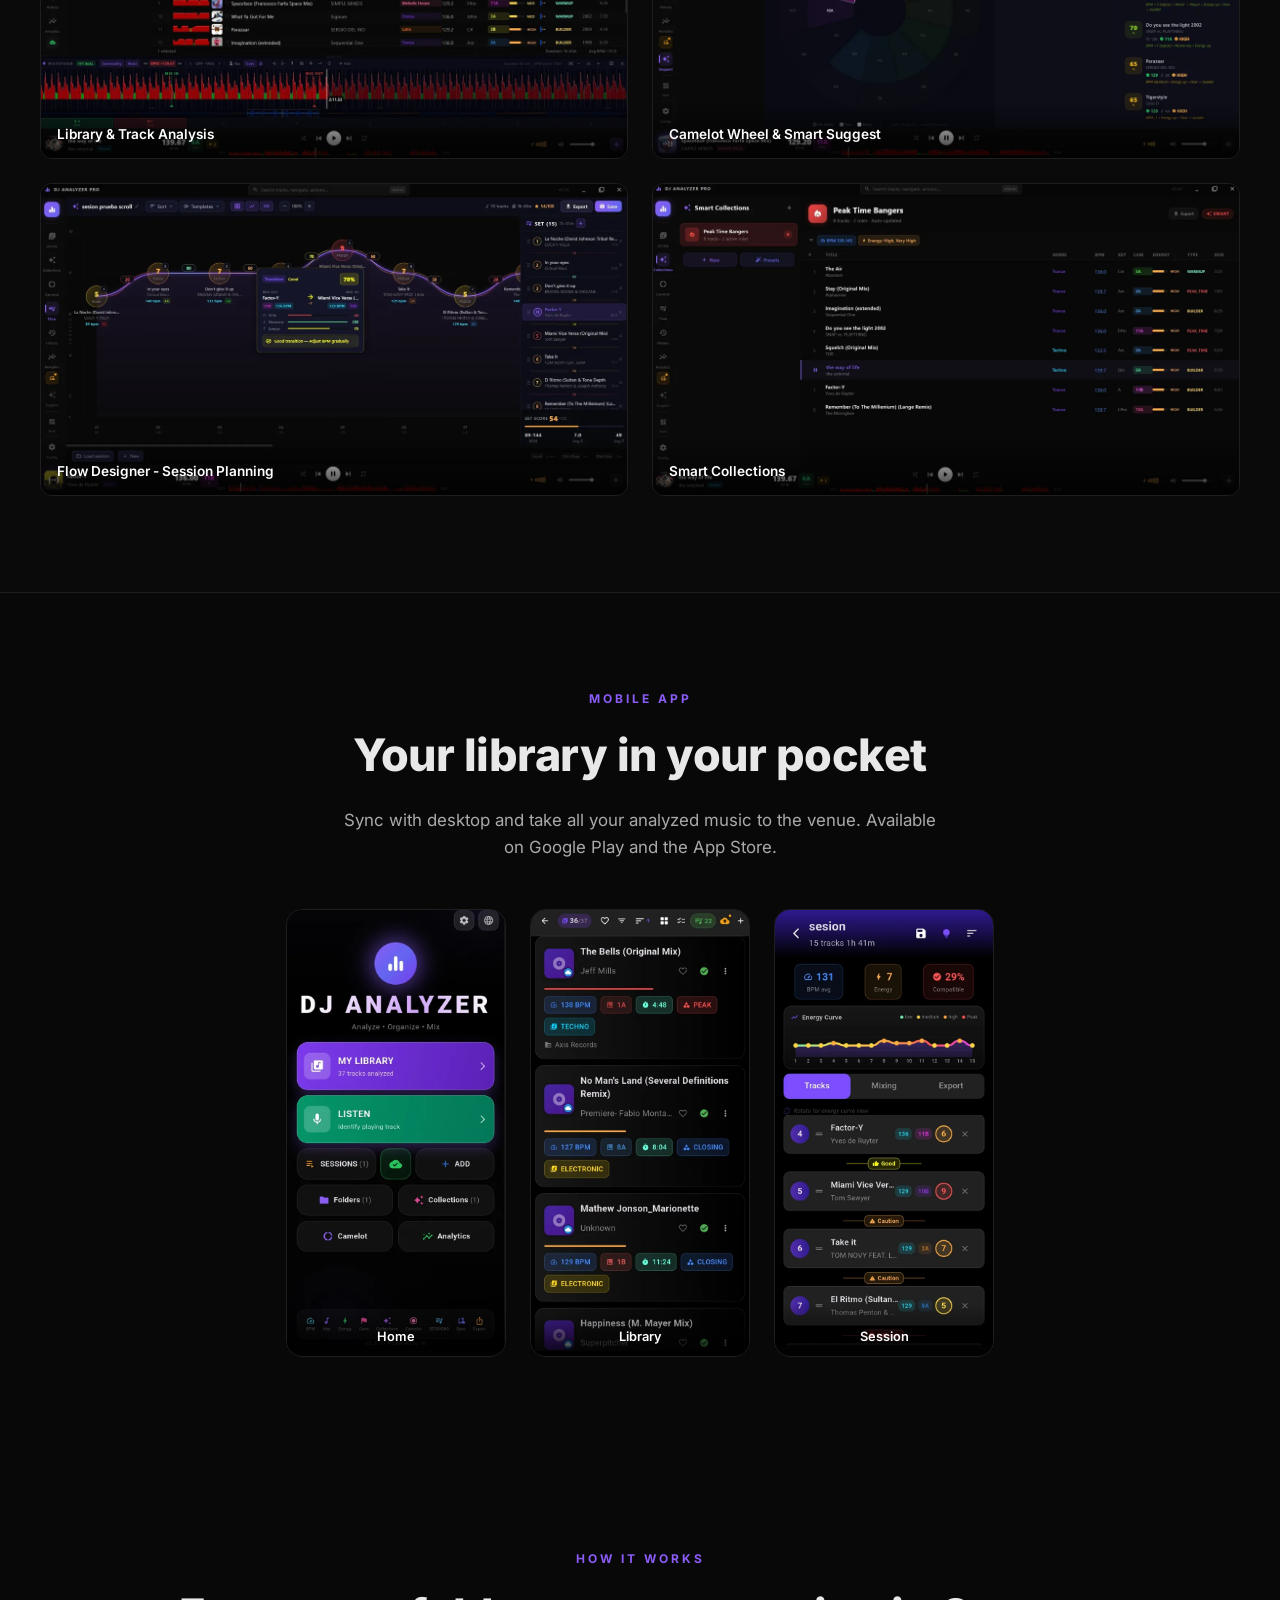
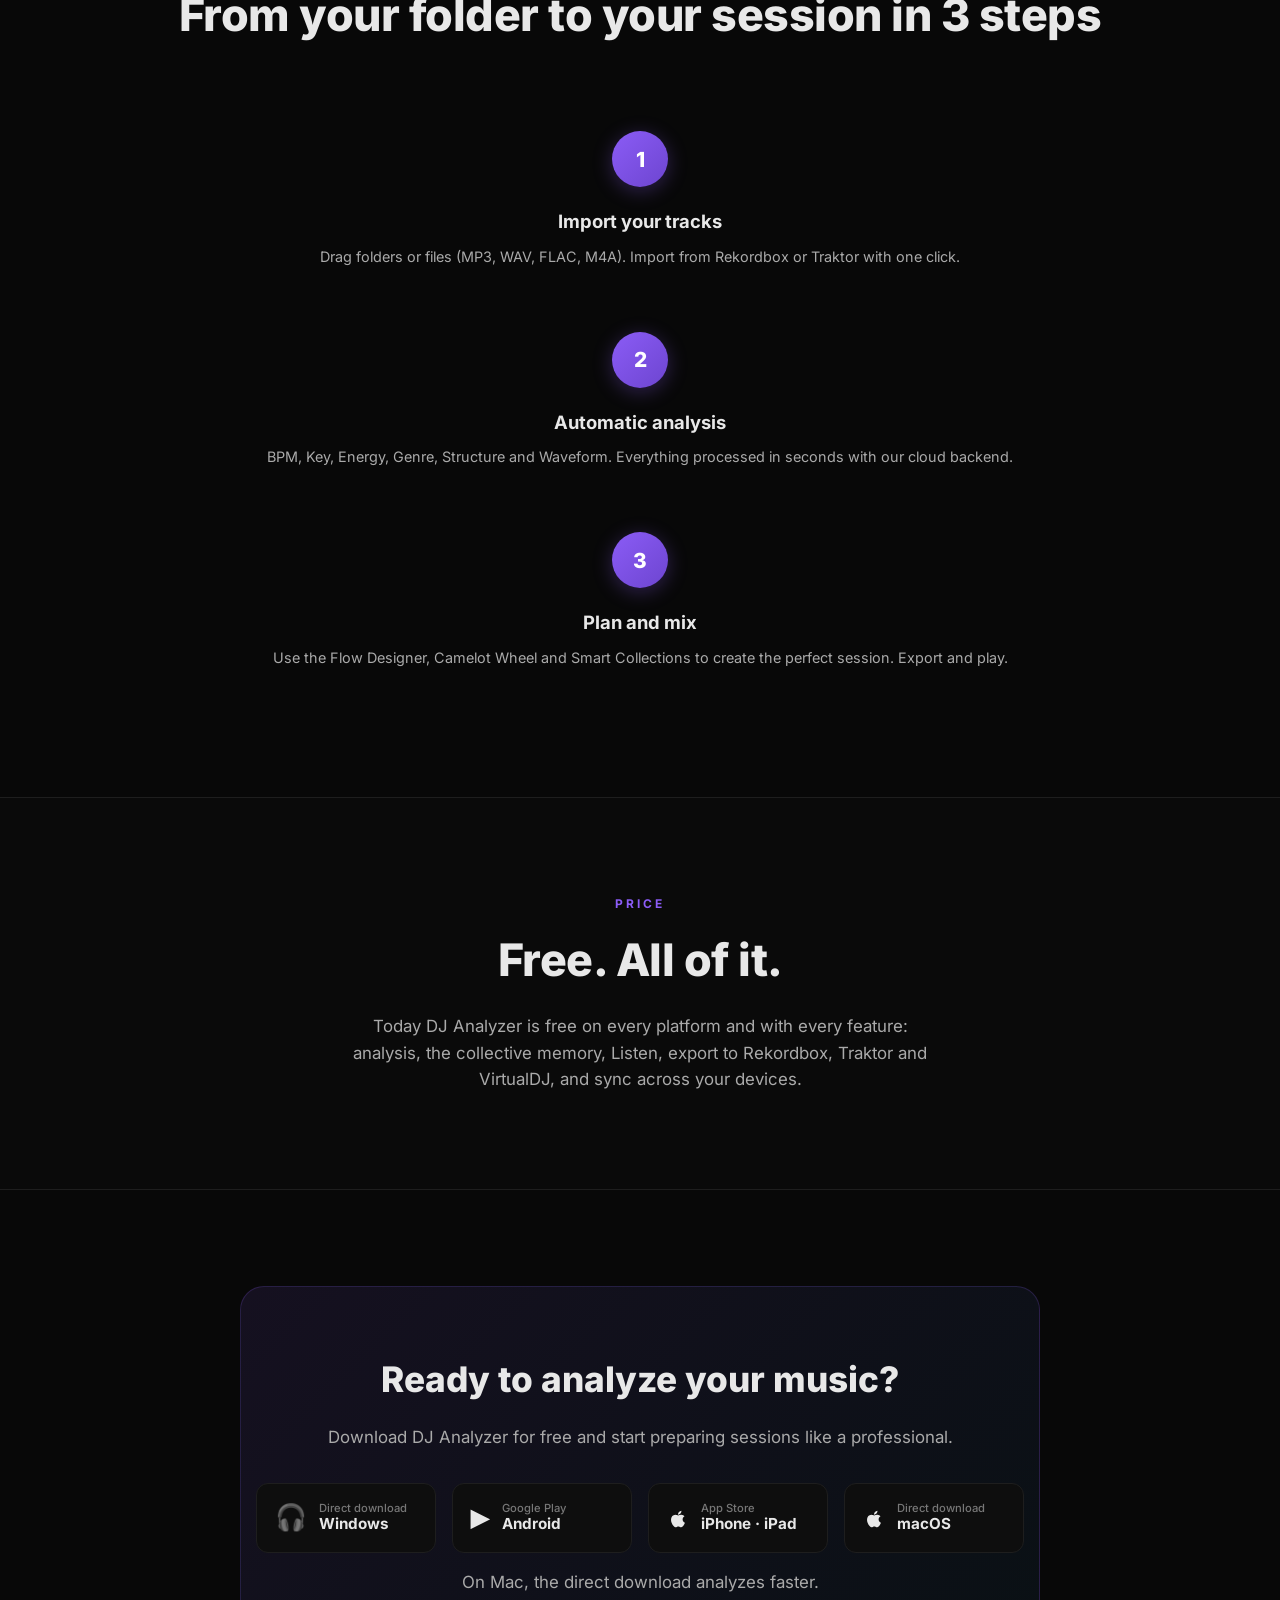
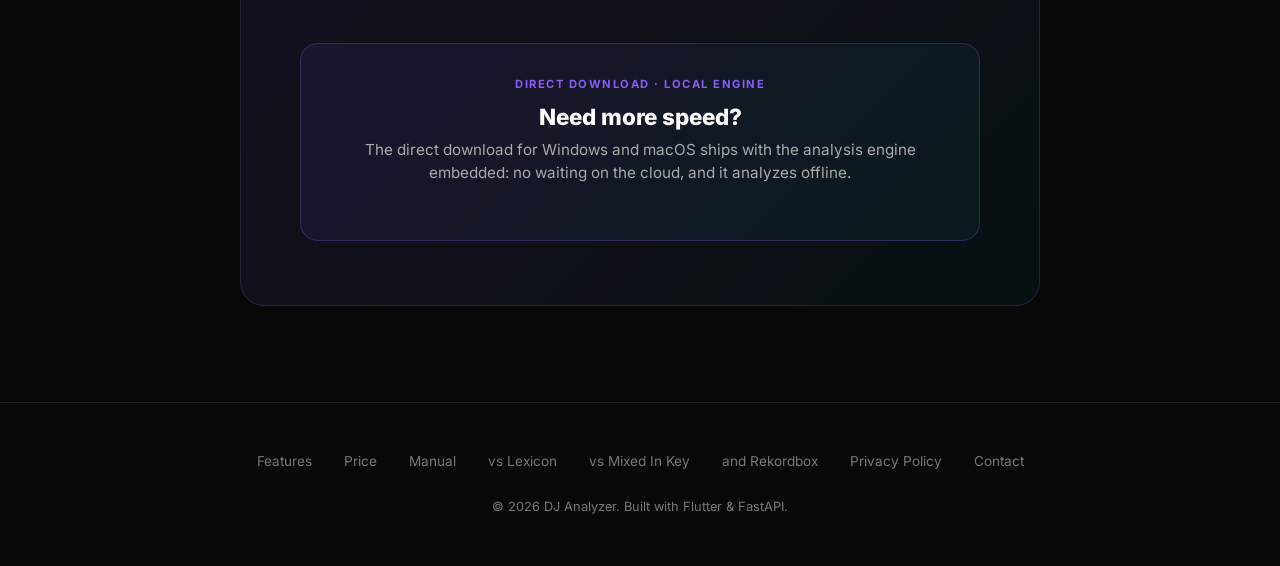
==== commit f05b436c: "chore: bump 2.11.0 en hero, JSON-LD, manual y /en/ Co-Authored-By: Claude Opus 5.5 <noreply@anthropi" ====
--- a/index.html
+++ b/index.html
@@ -35,7 +35,7 @@
   "name": "DJ Analyzer",
   "operatingSystem": "Windows, Android, iOS, macOS",
   "applicationCategory": "MultimediaApplication",
-  "softwareVersion": "2.10.3",
+  "softwareVersion": "2.11.0",
   "offers": {
     "@type": "Offer",
     "price": "0",
@@ -235,7 +235,7 @@
 <!-- HERO -->
 <section class="hero" id="home">
   <div class="container">
-    <div class="hero-badge"><span class="dot"></span> v2.10.3 · Windows · Android · iOS · macOS</div>
+    <div class="hero-badge"><span class="dot"></span> v2.11.0 · Windows · Android · iOS · macOS</div>
 
     <h1 data-lang="es">Analiza. Mezcla.<br><span class="gradient">Domina tu sesión.</span></h1>
     <h1 data-lang="en">Analyze. Mix.<br><span class="gradient">Own your session.</span></h1>
